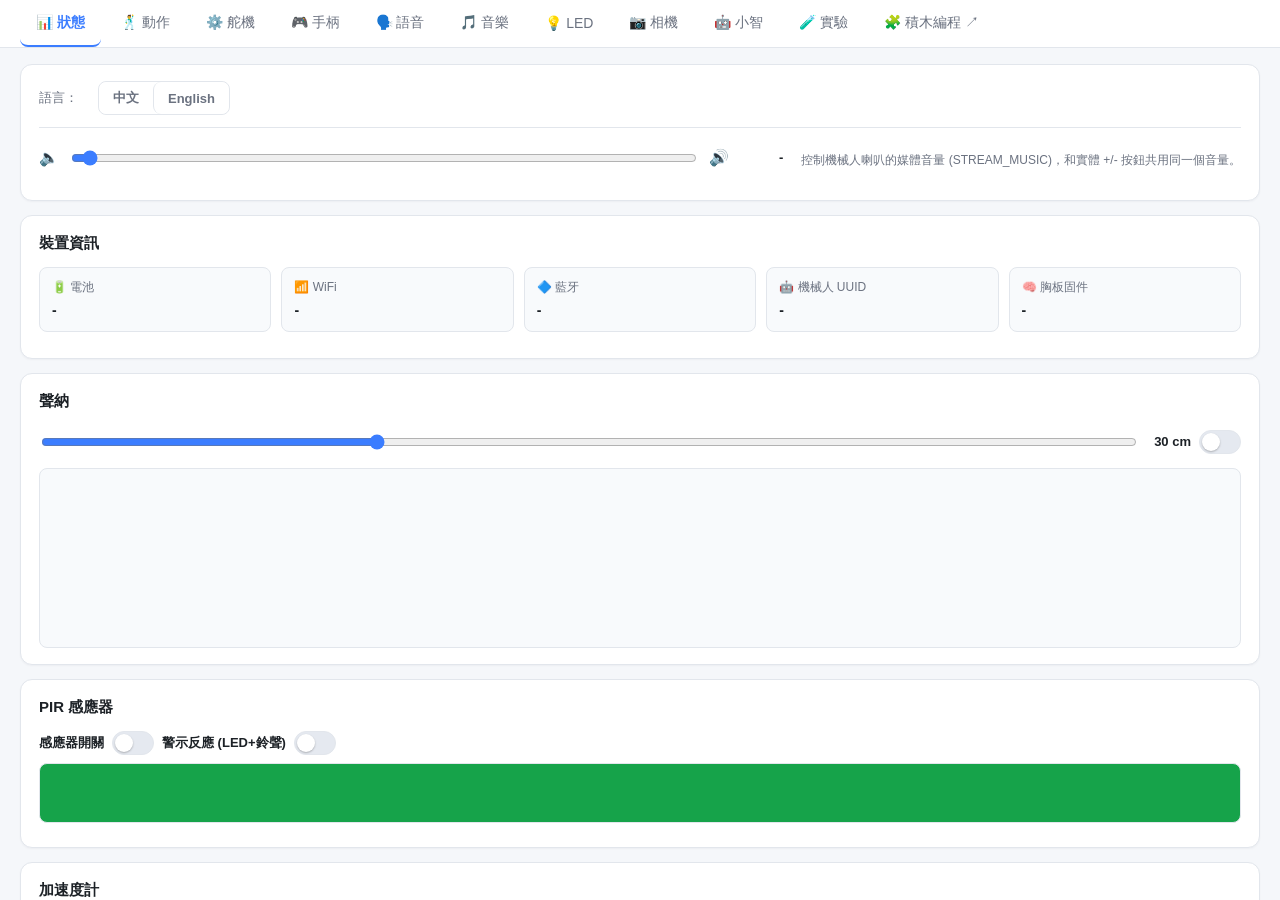
==== app/src/main/assets/web/index.html @ 3ca3df9d "web: translate the HTML, CSS and text file comments, add English UI text (ubtech-alpha-2#30) Co-Auth" ====
<!DOCTYPE html>
<html lang="zh-Hant">
<head>
<meta charset="UTF-8">
<meta name="viewport" content="width=device-width, initial-scale=1.0, viewport-fit=cover">
<title>Open Alpha2</title>
<link rel="stylesheet" href="style.css?v=20261001e">
</head>
<body>

<!-- Panel lock overlay: panelLockCheck() opens it when auth is enabled and the panel is
     not unlocked (it adds .open). It covers the whole panel and hides the content. On unlock
     it saves the token and reloads. It stays hidden by default (display:none). It never appears
     when auth is disabled, so the default behavior does not change. -->
<div id="panelLockOverlay">
  <div class="panel-lock-card">
    <h2>🔐 面板已鎖定 / Panel Locked</h2>
    <p class="hint">認證已啟用，輸入 Token 解鎖先會顯示面板。<br>Auth is enabled — enter the token to show the panel.</p>
    <div class="row">
      <input id="panelLockInput" type="password" autocomplete="off" style="flex:1"
             placeholder="Token（8–64 字元英數/-/_）/ Token (8–64 chars A-Za-z0-9/-/_)"
             onkeydown="if(event.key==='Enter')panelLockUnlock()">
      <button class="secondary" onclick="togglePwVisibility('panelLockInput', this)" title="顯示輸入 / Show input">👁️</button>
      <button onclick="panelLockUnlock()">解鎖 / Unlock</button>
    </div>
    <p id="panelLockMsg" class="hint"></p>
  </div>
</div>

<div id="errorBanner" class="error-banner"></div>

<nav class="tab-bar" id="navAlpha2" data-backend-nav="alpha2">
  <button class="tab-btn active" data-tab="tab-status" onclick="switchTab('tab-status')" data-i18n="nav_status">📊 狀態</button>
  <button class="tab-btn" data-tab="tab-actions" onclick="switchTab('tab-actions')" data-i18n="nav_actions">🕺 動作</button>
  <button class="tab-btn" data-tab="tab-servo" onclick="switchTab('tab-servo')" data-i18n="nav_servo">⚙️ 舵機</button>
  <button class="tab-btn" data-tab="tab-gamepad" onclick="switchTab('tab-gamepad')" data-i18n="nav_gamepad">🎮 手柄</button>
  <button class="tab-btn" data-tab="tab-speech" onclick="switchTab('tab-speech')" data-i18n="nav_speech">🗣️ 語音</button>
  <button class="tab-btn" data-tab="tab-music" onclick="switchTab('tab-music')" data-i18n="nav_music">🎵 音樂</button>
  <button class="tab-btn" data-tab="tab-led" onclick="switchTab('tab-led')" data-i18n="nav_led">💡 LED</button>
  <button class="tab-btn" data-tab="tab-camera" onclick="switchTab('tab-camera')" data-i18n="nav_camera">📷 相機</button>
  <button class="tab-btn" data-tab="tab-xiaozhi" onclick="switchTab('tab-xiaozhi')" data-i18n="nav_xiaozhi">🤖 小智</button>
  <button class="tab-btn" data-tab="tab-advanced" onclick="switchTab('tab-advanced')" data-i18n="nav_advanced">🧪 實驗</button>
  <a class="tab-btn tab-btn-link" href="blockly.html" target="_blank" rel="noopener" title="在新分頁開啟 Blockly 積木編程" data-i18n="nav_blockly_title" data-i18n-attr="title"><span data-i18n="nav_blockly">🧩 積木編程 ↗</span></a>
</nav>

<main>

<div id="pagesAlpha2" data-backend-pages="alpha2">
  <!-- ============ TAB: STATUS ============ -->
  <div id="tab-status" class="tab-page active">
    <section class="card">
      <div class="backend-switch-inline">
        <span class="backend-switch-label" data-i18n="lang_switch_label">語言：</span>
        <span class="lang-toggle">
          <button type="button" data-ui-lang-btn="zh" onclick="setUiLanguage('zh')">中文</button>
          <button type="button" data-ui-lang-btn="en" onclick="setUiLanguage('en')">English</button>
        </span>
      </div>
      <div class="row volume-row">
        <span class="volume-icon">🔈</span>
        <input id="volumeSlider" type="range" min="0" max="15" value="0"
               oninput="onVolumeSliderInput(this.value)" onchange="setVolume(this.value)">
        <span class="volume-icon">🔊</span>
        <span id="volumeVal" class="volume-val">-</span>
        <span class="hint" data-i18n="volume_hint" style="margin-left:8px">控制機械人喇叭的媒體音量 (STREAM_MUSIC)，和實體 +/- 按鈕共用同一個音量。</span>
       </div>
    </section>

    <section class="card">
      <h2 data-i18n="device_info_heading">裝置資訊</h2>
      <div class="device-grid">
        <div class="device-tile">
          <div class="device-label" data-i18n="device_battery">🔋 電池</div>
          <div id="batteryOut" class="device-value">-</div>
        </div>
        <div class="device-tile">
          <div class="device-label" data-i18n="device_wifi">📶 WiFi</div>
          <div id="wifiOut" class="device-value">-</div>
        </div>
        <div class="device-tile">
          <div class="device-label" data-i18n="device_bluetooth">🔷 藍牙</div>
          <div id="btOut" class="device-value">-</div>
        </div>
        <div class="device-tile">
          <div class="device-label" data-i18n="device_uuid">🤖 機械人 UUID</div>
          <!-- Show the UUID directly: the page queries it on load (requestUuid). -->
          <div id="uuidOut" class="device-value" data-i18n="uuid_querying_hint">-</div>
        </div>
        <div class="device-tile">
          <div class="device-label" data-i18n="device_chest_fw">🧠 胸板固件</div>
          <div id="chestFwOut" class="device-value">-</div>
        </div>
      </div>
    </section>

    <section class="card">
      <h2 data-i18n="sonar_heading">聲納</h2>
      <div class="row">
        <input id="sonarDist" type="range" min="0" max="100" value="30"
               oninput="onSonarSliderInput(this.value)" onchange="configureSonar(this.value)" style="flex:1">
        <span id="sonarDistVal" class="volume-val">30 cm</span>
        <label class="switch-label">
          <span class="toggle-switch">
            <input type="checkbox" id="sonarToggle" onchange="toggleSonar()">
            <span class="toggle-track"></span>
          </span>
        </label>
      </div>
      <canvas id="sonarChart" class="accel-chart" width="900" height="160"></canvas>
    </section>

    <!-- PIR card: sensor toggle + alert reaction toggle + indicator, via chest_setPirSensorEnabled()
         (chest serial cmd=72). The backend publishes the "alpha2_pir_state" event. The frontend
         does not need the path behind it. Indicator id: alpha2PirIndicator (see app-status.js onAlpha2PirState()).
         The alert reaction (red light + the "Heaven" ringtone) runs through MainActivity#applyAlpha2PirLedAndSound().
         Off by default. -->
    <section class="card">
      <h2 data-i18n="alpha2_pir_heading">PIR 感應器</h2>
      <div class="row">
        <label class="switch-label"><span data-i18n="alpha2_pir_switch_label">感應器開關</span>
          <span class="toggle-switch">
            <input type="checkbox" id="alpha2Pir" onchange="alpha2SetPir()">
            <span class="toggle-track"></span>
          </span>
        </label>
        <label class="switch-label"><span data-i18n="alpha2_pir_alert_label">警示反應 (LED+鈴聲)</span>
          <span class="toggle-switch">
            <input type="checkbox" id="alpha2PirAlertEnabled" onchange="alpha2SetPirAlertEnabled()">
            <span class="toggle-track"></span>
          </span>
        </label>
      </div>
      <div class="row">
        <div id="alpha2PirIndicator" class="pir-indicator pir-indicator-clear"></div>
      </div>
    </section>

    <!-- Accelerometer is plain Android SensorManager access (Sensor.TYPE_ACCELEROMETER),
         not implemented by the AIDL backend - same single physical IMU regardless of
         robot SDK version (see MainActivity#onSensorChanged()/EventBus "accel"
         event). -->
    <section class="card" id="accelCard">
      <h2 data-i18n="accel_heading">加速度計</h2>
      <div class="row">
        <label class="switch-label">
          <span class="toggle-switch">
            <input type="checkbox" id="accelToggle" onchange="toggleAccelerometer()">
            <span class="toggle-track"></span>
          </span>
        </label>
        <div class="accel-readout">
          <span class="accel-axis accel-x">X: <b id="accelXVal">-</b></span>
          <span class="accel-axis accel-y">Y: <b id="accelYVal">-</b></span>
          <span class="accel-axis accel-z">Z: <b id="accelZVal">-</b></span>
        </div>
      </div>
      <canvas id="accelChart" class="accel-chart" width="900" height="220"></canvas>
      <p class="hint" id="accelHint"></p>

      <!-- 4-angle tilt control for the head/eye LEDs: implemented in the trailing <script> (see bottom).
           The switch controls it. Turn on the accelerometer switch above first, or no readings arrive. -->
      <div class="row" style="margin-top:8px;">
        <label class="switch-label">
          <span class="toggle-switch">
            <input type="checkbox" id="tiltLedToggle">
            <span class="toggle-track"></span>
          </span>
        </label>
        <span data-i18n="tilt_led_toggle_label">4角度傾側著頭/眼LED</span>
      </div>
      <p class="hint" id="tiltLedHint"></p>
    </section>
  </div>

  <!-- ============ TAB: ACTIONS ============ -->
  <div id="tab-actions" class="tab-page">
    <section class="card">
      <h2 data-i18n="actions_heading">動作 (Actions)</h2>
      <div class="row">
        <button onclick="loadActionList()" data-i18n="actions_load_btn">取得動作列表</button>
      </div>
      <div id="actionSubTabBar" class="sub-tab-bar"></div>
      <div id="actionSubSubTabBar" class="sub-tab-bar sub-sub-tab-bar"></div>
      <div id="actionList" class="chip-list">-</div>
      <div class="row">
        <input id="actionName" placeholder="動作名稱 e.g. ACT0" data-i18n="action_name_placeholder" data-i18n-attr="placeholder">
        <button onclick="playAction()" data-i18n="action_play_btn">播放</button>
        <button onclick="stopAction()" data-i18n="action_stop_btn">停止</button>
        <label data-i18n="action_speed_label">變速</label>
        <select id="actionSpeed" onchange="setActionSpeed()">
          <option value="0.5">0.5x</option>
          <option value="0.67">0.67x</option>
          <option value="1" selected>1x</option>
          <option value="1.5">1.5x</option>
          <option value="2">2x</option>
        </select>
      </div>
    </section>
  </div>

  <!-- ============ TAB: SERVO ============ -->
  <div id="tab-servo" class="tab-page">
    <section class="card">
      <h2 data-i18n="servo_heading">舵機 (Servos, 1–22)</h2>
      <p class="hint" data-i18n="servo_hint">拖動滑桿, 放手即送出, 自動限制在安全範圍內。</p>
      <div class="row">
        <label data-i18n="servo_time_label">時間(ms)：</label>
        <input id="servoAllTime" type="number" min="20" value="1000" style="width:90px">
        <button class="secondary" onclick="resetServoGrid()" data-i18n="servo_reset_btn">全部回到原位</button>
      </div>
      <div class="row">
        <button onclick="servoReadAllAngles()" data-i18n="servo_read_all_btn">📖 讀取全部</button>
        <span id="servoReadStatus" class="hint"></span>
      </div>
      <p class="hint" data-i18n="servo_read_hint">讀指定一顆或一次過讀全部舵機即時角度（0x17 純讀，唔寫回），顯示在對應行右邊；讀不到顯示 -。全部約 1 秒，讀取時請固定好機械人。</p>
      <div id="servoGroups"></div>
    </section>
  </div>

  <!-- ============ TAB: GAMEPAD (BT gamepad/keyboard, mapping shared on both ends) ============ -->
  <div id="tab-gamepad" class="tab-page">
    <section class="card">
      <h2 data-i18n="gamepad_manage_heading">🔷 藍牙</h2>
      <div class="row">
        <label class="switch-label"><span data-i18n="gamepad_bt_toggle">藍牙開關</span>
          <span class="toggle-switch">
            <input type="checkbox" id="gamepadBtToggle" onchange="gamepadBtToggle()">
            <span class="toggle-track"></span>
          </span>
        </label>
        <button class="secondary" onclick="gamepadScan()" data-i18n="gamepad_scan_btn">🔍 掃描</button>
        <span id="gamepadScanState" class="hint"></span>
      </div>
      <div id="gamepadFoundOut"></div>
    </section>

    <section class="card">
      <h2 data-i18n="gamepad_pad_card_heading">🎮 手柄</h2>
      <div class="row">
        <label class="switch-label"><span data-i18n="gamepad_input_pad_toggle">直連手柄</span>
          <span class="toggle-switch">
            <input type="checkbox" id="gamepadInputPadToggle" onchange="gamepadInputToggle('pad')" checked>
            <span class="toggle-track"></span>
          </span>
        </label>
        <label class="switch-label"><span data-i18n="gamepad_mapping_show_pad">映射表</span>
          <span class="toggle-switch">
            <input type="checkbox" id="gamepadMappingPadToggle" onchange="gamepadMappingToggle('pad')">
            <span class="toggle-track"></span>
          </span>
        </label>
      </div>
      <!-- Gamepad diagram (hardwaretester-style live light-up: direct pad keys light over WebSocket) -->
      <div class="gp-pad" id="gpPadDiagram">
        <div class="gp-shoulders">
          <div class="gp-sh" id="gpcap-l2">L2</div>
          <div class="gp-sh" id="gpcap-l1">L1</div>
          <div class="gp-sh" id="gpcap-r1">R1</div>
          <div class="gp-sh" id="gpcap-r2">R2</div>
        </div>
        <div class="gp-main">
          <div class="gp-dpad">
            <span></span><div class="gp-btn" id="gpcap-up">▲</div><span></span>
            <div class="gp-btn" id="gpcap-left">◀</div><span></span><div class="gp-btn" id="gpcap-right">▶</div>
            <span></span><div class="gp-btn" id="gpcap-down">▼</div><span></span>
          </div>
          <div class="gp-mid">
            <div class="gp-btn" id="gpcap-select">SELECT</div>
            <div class="gp-btn" id="gpcap-start">START</div>
          </div>
          <div class="gp-abxy">
            <span></span><div class="gp-btn" id="gpcap-y">Y</div><span></span>
            <div class="gp-btn" id="gpcap-x">X</div><span></span><div class="gp-btn" id="gpcap-b">B</div>
            <span></span><div class="gp-btn" id="gpcap-a">A</div><span></span>
          </div>
        </div>
        <div class="gp-sticks">
          <div><div class="gp-stick"><div class="gp-nub" id="gpnub-l"></div></div><div class="gp-stick-label">L</div></div>
          <div><div class="gp-stick"><div class="gp-nub" id="gpnub-r"></div></div><div class="gp-stick-label">R</div></div>
        </div>
      </div>
      <p class="hint" data-i18n="gamepad_pad_card_hint">直連手柄按鍵即時亮燈（經 WebSocket）；右搖桿郁點。默認映射：十字步態，A 停止。</p>
      <div class="row">
        <span data-i18n="gamepad_last_label">最後按鍵：</span>
        <span id="gamepadLastOut" class="device-value">-</span>
      </div>
      <div id="gamepadMappingPadWrap">
        <div class="row" style="justify-content:space-between;align-items:center">
          <h3 style="margin:0" data-i18n="gamepad_mapping_pad_heading">🎮 手柄映射</h3>
          <span>
            <button onclick="gamepadSaveAll('pad')" data-i18n="gamepad_save_all_btn">💾 存全部</button>
            <button class="secondary" onclick="gamepadResetMapping('pad')" data-i18n="gamepad_reset_btn">↩ 回預設</button>
          </span>
        </div>
        <p class="hint" data-i18n="gamepad_mapping_pad_hint">同名鍵兩邊獨立值；改完即存機器人（重啟保留）。熄掣即收起。</p>
        <div id="gamepadMappingPadGrid"></div>
      </div>
    </section>

    <section class="card">
      <h2 data-i18n="gamepad_kb_card_heading">⌨️ 鍵盤</h2>
      <div class="row">
        <label class="switch-label"><span data-i18n="gamepad_input_kb_toggle">直連鍵盤</span>
          <span class="toggle-switch">
            <input type="checkbox" id="gamepadInputKbToggle" onchange="gamepadInputToggle('kb')" checked>
            <span class="toggle-track"></span>
          </span>
        </label>
        <label class="switch-label"><span data-i18n="gamepad_mapping_show_kb">映射表</span>
          <span class="toggle-switch">
            <input type="checkbox" id="gamepadMappingKbToggle" onchange="gamepadMappingToggle('kb')">
            <span class="toggle-track"></span>
          </span>
        </label>
      </div>
      <!-- Full keyboard diagram (built by JS, direct key presses light live, see gamepadBuildKeyboardDiagram) -->
      <div class="kb-board" id="kbBoardDiagram"></div>
      <p class="hint" data-i18n="gamepad_kb_card_hint">直連鍵盤按鍵即時亮燈（經 WebSocket）；字母數字原樣＋控制鍵全覆蓋可映射，a/b/x/y 同手柄同名但獨立值。</p>
      <div class="row">
        <span data-i18n="gamepad_last_label">最後按鍵：</span>
        <span id="gamepadKbLastOut" class="device-value">-</span>
      </div>
      <div id="gamepadMappingKbWrap">
        <div class="row" style="justify-content:space-between;align-items:center">
          <h3 style="margin:0" data-i18n="gamepad_mapping_kb_heading">⌨️ 鍵盤映射</h3>
          <span>
            <button onclick="gamepadSaveAll('kb')" data-i18n="gamepad_save_all_btn">💾 存全部</button>
            <button class="secondary" onclick="gamepadResetMapping('kb')" data-i18n="gamepad_reset_btn">↩ 回預設</button>
          </span>
        </div>
        <p class="hint" data-i18n="gamepad_mapping_kb_hint">同名鍵兩邊獨立值；改完即存機器人（重啟保留）。熄掣即收起。</p>
        <div id="gamepadMappingKbGrid"></div>
      </div>
    </section>
  </div>

  <!-- ============ TAB: SPEECH ============ -->
  <div id="tab-speech" class="tab-page">
    <!-- Chat UI: copies the Xiaozhi tab design. One chat log with the event-log style
         (xiaozhi-msg-user/assistant/system bubbles, see style.css), then a text input and a
         send button below. This is a display layer only, and it does not change the underlying
         API. A typed message counts as a fully recognized sentence and goes to the question
         matcher (1000 entries per language, Han characters pick the language). A hit triggers
        TTS plus an action. The call below is speech/semantic_simulate, answered by Android built-in TTS (see MainActivity.speakAndroidTts()). -->
    <section class="card">
      <h2 data-i18n="speech_chat_heading">💬 對話界面</h2>
      <!-- Vosk listening indicator (green = listening, gray = other): keep it in this row. Do not
          put it in the h2 above, because applyUiLanguage overwrites its full textContent. -->
      <div class="row" style="margin-bottom:-4px">
        <span id="voskStateDot" class="vosk-state-dot vosk-state-dot-off"></span>
      </div>
      <div id="speechChatLog" class="event-log" style="min-height:200px"></div>
      <div class="row">
        <input id="speechChatTextInput" placeholder="打字模擬 ASR 辨識結果…" data-i18n="speech_chat_text_placeholder" data-i18n-attr="placeholder" autocomplete="off" style="flex:2" onkeydown="if(event.key==='Enter'){sendSpeechChatText();}">
        <button id="speechChatSendBtn" onclick="sendSpeechChatText()" data-i18n="speech_chat_send_btn">送出</button>
        <button class="secondary" onclick="clearSpeechChatLog()" data-i18n="speech_chat_clear_btn">清空</button>
        <button class="danger-btn" onclick="xiaozhiStopAll()" data-i18n="xiaozhi_stop_all_btn">⏹ 全部停止</button>
      </div>
    </section>

    <!-- Vosk offline ASR card: models live in top-level vosk-* folders on the sdcard. A folder
         with am/final.mdl counts. The page scans them on load and builds buttons. A press loads the
        model and starts listening. A finished sentence enters the chat pipeline through asr_result
        (bubble + semantic match + TTS + action), and partial results show live below. Recognition stays inside the question library (Chinese becomes Simplified first, see VoskController). -->
    <section class="card" id="voskCard">
      <h2 data-i18n="vosk_heading">🎙️ 語音辨識 (Vosk 離線)</h2>
      <p class="hint" data-i18n="vosk_hint">模型放 sdcard 頂層（如 vosk-model-small-cn-0.22），開啟頁面自動偵測，不跟 App。載入需幾秒＋約 200MB 記憶體，一次一個。</p>
      <!-- One button per downloaded model (the name follows the panel language, see app-vosk.js voskLangName).
           Only one model is active at a time: the active button is blue, the rest are gray. A press stops the old model first, then loads and starts listening. -->
      <div class="row">
        <label data-i18n="vosk_model_label">模型：</label>
        <div id="voskModelBtns" style="flex:1; display:flex; gap:6px; flex-wrap:wrap"></div>
      </div>
      <!-- Show buttons only for downloaded models: blue = listening (press again to stop and turn gray), gray = press to load and start listening. Downloads live in the advanced tab (resource download card). -->
      <p class="hint" style="margin-top:6px" id="voskPartialOut">—</p>
      <p class="hint" style="margin-top:6px" id="voskStatusOut">—</p>
    </section>
    <section class="card">
      <h2 data-i18n="tts_heading">語音 / TTS</h2>
      <!-- TTS manual/auto pick (the switch sits above the three rows): on = manual pick, the engine/
           language/voice rows appear (default, current behavior unchanged). Off = follow the active Vosk
           model automatically and hide the rows. Backend: TtsCenter with the follow switch, plus speech/cur_tts_follow_vosk and speech/set_tts_follow_vosk. -->
      <div class="row" id="ttsFollowVoskRow">
        <label class="switch-label"><span data-i18n="tts_follow_vosk_label">✋ 手動選擇</span>
          <span class="toggle-switch">
            <input type="checkbox" id="ttsFollowVoskToggle" onchange="setTtsFollowVosk()">
            <span class="toggle-track"></span>
          </span>
        </label>
      </div>
      <p class="hint" data-i18n="tts_follow_vosk_hint">開＝手動選擇語言／聲音；關＝自動跟 Vosk 語言包走</p>
      <p class="hint" id="ttsFollowVoskStatus"></p>
      <!-- TTS uses only the Android built-in engine. The engine/language selectors stay visible. -->
      <div class="row" id="ttsAndroidEngineRow">
        <label for="ttsAndroidEngineSelect" data-i18n="tts_android_engine_label">TTS 引擎：</label>
        <select id="ttsAndroidEngineSelect" onchange="setAndroidTtsEngine()" style="flex:1"></select>
      </div>
      <!-- Android TTS language picker: the language list follows the selected engine. Reload the
           language list after a new engine is chosen. -->
      <div class="row" id="ttsAndroidLangRow">
        <label for="ttsAndroidLangSelect" data-i18n="tts_android_lang_label">語言：</label>
        <select id="ttsAndroidLangSelect" onchange="setAndroidTtsLang()" style="flex:1"></select>
      </div>
      <!-- Voice picker: it appears after a concrete language is chosen, because each language has
           different voices (fetch them per lang through speech/tts_voices, see app-speech.js loadAndroidTtsVoices). -->
      <div class="row" id="ttsAndroidVoiceRow" style="display:none">
        <label for="ttsAndroidVoiceSelect" data-i18n="tts_android_voice_label">聲音：</label>
        <select id="ttsAndroidVoiceSelect" onchange="setAndroidTtsVoice()" style="flex:1"></select>
      </div>
      <div class="row">
        <input id="ttsText" placeholder="要說的文字" data-i18n="tts_text_placeholder" data-i18n-attr="placeholder" style="flex:1">
        <button onclick="speakTts()" data-i18n="tts_speak_btn">說話 (TTS)</button>
        <button onclick="stopTts()" data-i18n="tts_stop_btn">停止 TTS</button>
      </div>
    </section>

  </div>

  <!-- ============ TAB: LED ============ -->
  <div id="tab-led" class="tab-page">
    <!-- UI 1001a (hidden version pin: curl this page and grep it to find the running version, no need to ask the user) -->
    <section class="card">
      <h2>LED</h2>
      <div class="led-block">
        <h3 data-i18n="led_head_heading">頭部 LED</h3>
        <div class="perled-center">
          <div class="perled-head">
            <div class="perled-side">
              <div class="perled-strip" id="perledHeadR"></div>
              <div class="perled-side-label" data-i18n="led_perled_right">右</div>
            </div>
            <div class="perled-pad-col">
              <button id="padPlusBtn" class="pad-tri up" title="音量+ / Vol+" onclick="sysPadToggle('plus')"></button>
              <button id="padMinusBtn" class="pad-tri down" title="音量- / Vol-" onclick="sysPadToggle('minus')"></button>
            </div>
            <div class="perled-side">
              <div class="perled-strip" id="perledHeadL"></div>
              <div class="perled-side-label" data-i18n="led_perled_left">左</div>
            </div>
          </div>
        </div>
        <div class="row">
          <label data-i18n="led_color_label">顏色：</label>
          <div id="headColorPicker" class="color-picker"></div>
        </div>
        <div class="row">
          <label><span data-i18n="led_brightness_label">亮度 (1–9)：</span><span id="headBrightnessVal">9</span></label>
          <input id="headBrightness" type="range" min="1" max="9" value="9"
                 oninput="document.getElementById('headBrightnessVal').textContent=this.value; headLedApply()">
        </div>
        <div class="row">
          <label><span data-i18n="led_speed_label">速度 (50–500)：</span><span id="headSpeedVal">100</span></label>
          <input id="headSpeed" type="range" min="50" max="500" value="100"
                 oninput="document.getElementById('headSpeedVal').textContent=this.value; headLedApply()">
        </div>
        <div class="row">
          <button onclick="headLedPreset('long')" data-i18n="led_preset_long">💡 長開</button>
          <button onclick="headLedPreset('flash')" data-i18n="led_preset_flash">⚡ 閃燈</button>
          <button onclick="headLedPreset('breathe')" data-i18n="led_preset_breathe">🫧 呼吸燈</button>
          <button onclick="headLedPreset('chase')" data-i18n="led_preset_chase">🏃 跑馬燈</button>
          <button onclick="headLedPreset('dual')" data-i18n="led_preset_dual">🎨 雙色燈</button>
          <button onclick="headLedPreset('stop')" data-i18n="led_preset_stop">⏹ 停止</button>
        </div>
      </div>

      <div class="led-block">
        <h3 data-i18n="led_eye_heading">眼睛 LED</h3>
        <div class="perled-center">
          <div class="perled-eyes">
            <div class="perled-eye-wrap">
              <div class="perled-ring" id="perledEyeR"></div>
              <div class="perled-side-label" data-i18n="led_perled_right">右</div>
            </div>
            <div class="perled-eye-wrap">
              <div class="perled-ring" id="perledEyeL"></div>
              <div class="perled-side-label" data-i18n="led_perled_left">左</div>
            </div>
          </div>
        </div>
        <div class="row">
          <label data-i18n="led_color_label">顏色：</label>
          <div id="eyeColorPicker" class="color-picker"></div>
        </div>
        <div class="row">
          <label><span data-i18n="led_brightness_label">亮度 (1–9)：</span><span id="eyeBrightnessVal">9</span></label>
          <input id="eyeBrightness" type="range" min="1" max="9" value="9"
                 oninput="document.getElementById('eyeBrightnessVal').textContent=this.value; eyeLedApply()">
        </div>
        <div class="row">
          <label><span data-i18n="led_speed_label">速度 (50–500)：</span><span id="eyeSpeedVal">100</span></label>
          <input id="eyeSpeed" type="range" min="50" max="500" value="100"
                 oninput="eyeSpeedInput(this.value)" onchange="eyeSpeedCommit()">
        </div>
        <div class="row">
          <button onclick="eyeLedPreset('long')" data-i18n="led_preset_long">💡 長開</button>
          <button onclick="eyeLedPreset('flash')" data-i18n="led_preset_flash">⚡ 閃燈</button>
          <button onclick="eyeLedPreset('chase')" data-i18n="led_preset_chase">🏃 跑馬燈</button>
          <button onclick="eyeLedPreset('dual')" data-i18n="led_preset_dual">🎨 雙色燈</button>
          <button onclick="eyeCountdown3s()" data-i18n="led_eye_countdown">⏳ 3秒倒數</button>
          <button onclick="eyeLedPreset('stop')" data-i18n="led_preset_stop">⏹ 停止</button>
        </div>
      </div>

      <div class="led-block">
        <h3 data-i18n="led_mouth_heading">嘴部 LED</h3>
        <div class="perled-center">
          <div class="perled-mouth-wrap">
            <button id="perledMouthArc" class="perled-mouth-arc" title="咀 / Mouth" onclick="mouthToggle()"></button>
          </div>
        </div>
        <div class="row">
          <label><span data-i18n="led_mouth_speed_label">速度 (100–1000)：</span><span id="mouthSpeedVal">150</span></label>
          <input id="mouthSpeed" type="range" min="100" max="1000" value="150"
                 oninput="document.getElementById('mouthSpeedVal').textContent=this.value; mouthSpeedInput(this.value)">
        </div>
      </div>

      <div class="led-block">
        <h3 data-i18n="led_sys_heading">系統指示燈</h3>
        <div class="row">
          <label data-i18n="led_sys_mute">靜音燈：</label>
          <button id="muteBtn" class="sys-toggle-off" onclick="sysMuteToggle()" data-i18n="led_mute_btn_title" data-i18n-attr="title" title="靜音燈"><svg viewBox="0 0 24 24" width="18" height="18" fill="currentColor" aria-hidden="true"><path d="M12 14c1.66 0 3-1.34 3-3V5c0-1.66-1.34-3-3-3S9 3.34 9 5v6c0 1.66 1.34 3 3 3zm5.91-3c-.49 0-.9.36-.98.85C16.52 14.2 14.47 16 12 16s-4.52-1.8-4.93-4.15c-.08-.49-.49-.85-.98-.85-.61 0-1.09.54-1 1.14.49 3 2.89 5.35 5.91 5.78V20c0 .55.45 1 1 1s1-.45 1-1v-2.08c3.02-.43 5.42-2.78 5.91-5.78.09-.6-.39-1.14-1-1.14z"/></svg></button>
        </div>
      </div>
      <!-- Version marker: check for cached old JS. If the browser cannot see the newest number, it runs an old build. Press Ctrl+F5. -->
    </section>
  </div>
</div><!-- /pagesAlpha2 -->

<!-- Camera is plain Android hardware access, not implemented by the AIDL backend
     (see hwApi() in app-core.js) - same physical camera regardless of robot SDK
     version, so this tab lives outside pagesAlpha2 and is always visible, matching
     the shared nav buttons above. -->
<div id="tab-camera" class="tab-page">
  <section class="card">
    <h2 data-i18n="camera_heading">相機</h2>
    <div class="row">
      <button id="cameraToggleBtn" onclick="toggleCameraLive()">▶</button>
      <label class="switch-label"><span data-i18n="camera_feature_key">功能鍵</span>
        <span class="toggle-switch">
          <input type="checkbox" id="featureEnabled" checked onchange="cameraFeatureToggle()">
          <span class="toggle-track"></span>
        </span>
      </label>
      <label class="switch-label"><span data-i18n="camera_pad_label">手柄</span>
        <span class="toggle-switch">
          <input type="checkbox" id="cameraPadToggle" onchange="cameraPadToggleView()">
          <span class="toggle-track"></span>
        </span>
      </label>
      <label class="switch-label"><span data-i18n="face_track_label">人臉追蹤</span>
        <span class="toggle-switch">
          <input type="checkbox" id="faceTrackToggle" onchange="faceTrackToggleChanged()">
          <span class="toggle-track"></span>
        </span>
      </label>
      <label class="switch-label"><span data-i18n="color_track_label">顏色追蹤</span>
        <span class="toggle-switch">
          <input type="checkbox" id="colorTrackToggle" onchange="colorTrackToggleChanged()">
          <span class="toggle-track"></span>
        </span>
      </label>
    </div>
    <!-- Color track picker: the seven LED colors (red/green/blue/yellow/purple/cyan/white). It shows only while color tracking is on. A click switches the target live, no restart needed. -->
    <div class="row" id="colorTrackPresets" style="display:none;gap:8px;align-items:center">
      <span class="hint" data-i18n="led_color_label" style="margin:0">顏色：</span>
      <span id="colorTrackDots" style="display:flex;gap:8px;align-items:center"></span>
      <label class="switch-label" id="walkFollowWrap" style="margin-left:auto"><span data-i18n="walk_follow_label">行路跟</span>
        <span class="toggle-switch">
          <input type="checkbox" id="walkFollowToggle" onchange="colorTrackWalkChanged()">
          <span class="toggle-track"></span>
        </span>
      </label>
    </div>
    <div id="cameraViewport" class="camera-viewport" tabindex="0"
         ondblclick="toggleCameraFullscreen()" oncontextmenu="return false">
      <span class="camera-placeholder" id="cameraPlaceholder"></span>
      <!-- Resolution: the old LIVE position (top-left), also feature-key content -->
      <div id="cameraResolutionWrap" class="camera-resolution-wrap" ondblclick="event.stopPropagation()">
        <select id="cameraResolution" onchange="onResolutionChanged()" onclick="event.stopPropagation()">
          <option value="640x480">640x480</option>
          <option value="720x480">720x480</option>
          <option value="800x600" selected>800x600</option>
          <option value="1280x720">1280x720</option>
          <option value="1920x1080">1920x1080</option>
          <option value="2064x1548">2064x1548</option>
        </select>
      </div>
      <span class="camera-fps-badge" id="cameraFpsBadge">-- FPS</span>
      <div id="crosshairPad" class="crosshair-pad">
        <div id="crosshairMark" class="crosshair-mark"></div>
      </div>
      <!-- Auto-return switch: placed right of the joystick. The text is removed and only the switch stays. -->
      <div id="joystickAutoReturnWrap" class="joystick-auto-return-wrap" ondblclick="event.stopPropagation()" title="自動回中 / Auto-return">
        <label class="switch-label" style="gap:0">
          <span class="toggle-switch">
            <input type="checkbox" id="joystickAutoReturn" checked onchange="joystickAutoReturnToggle()" onclick="event.stopPropagation()">
            <span class="toggle-track"></span>
          </span>
        </label>
      </div>
      <!-- Zoom: placed above the camera button (📷), vertical layout, clear of the FPS badge -->
      <div id="cameraZoomVertical" class="camera-zoom-vertical" ondblclick="event.stopPropagation()">
        <input id="cameraZoom" type="range" min="1" max="5" step="0.1" value="1"
               oninput="onCameraZoomInput(this.value)" onchange="setCameraZoom(this.value)" onclick="event.stopPropagation()" orient="vertical">
        <span id="cameraZoomVal" class="volume-val">x1.0</span>
      </div>
      <div id="fabRow" class="fab-row">
        <button id="photoFab" class="fab-btn" onclick="capturePhotoAtResolution(4208,3120, this, true)">📷</button>
        <button id="recordFab" class="fab-btn" onclick="toggleRecording()">⏺</button>
        <button id="robotVideoFab" class="fab-btn" onclick="robotVideoToggle()" title="機端錄影 mp4 / Robot-side recording mp4">🎥</button>
        <button id="micListenFab" class="fab-btn" onclick="toggleMicListen()">🎧</button>
      </div>
      <!-- Face track box: the backend face/track/status returns fx/fy/fw/fh (normalized). The frontend scales the green box to the viewport. -->
      <div id="faceTrackBox" class="face-track-box"></div>
      <!-- Color track box: color/track/status returns the same fx/fy/fw/fh shape, drawn as an orange box. Face tracking and color tracking are exclusive, so only one box shows. -->
      <div id="colorTrackBox" class="color-track-box"></div>
      <!-- Gamepad view: all 22 pad buttons are drawn on this canvas (graphics, not HTML buttons. The definitions
           follow the gamepad mapping, injected through gamepad/key, see app-gamepad.js cameraPad*. Exclusive with the feature-key overlay.) -->
      <canvas id="cameraPadCanvas" class="camera-pad-canvas" style="display:none"></canvas>
      <span class="camera-kbd-hint" id="cameraKbdHint"></span>
    </div>
    <p class="hint" id="cameraZoomHint" data-i18n="camera_zoom_hint" style="text-align:center">數位變焦 x1–x5（硬件支援時為硬件變焦，否則為軟件裁切；串流由前端即時縮放，拍照存檔由後端裁切）</p>
    <p class="hint" id="cameraStatusHint"></p>
    <div id="cameraCaptureList" class="capture-list"></div>
    <div id="cameraPhoto9Grid" class="photo-9-grid" style="display:none"></div>
    <p class="hint" id="cameraPhoto9Hint" style="display:none"></p>
  </section>
</div>

<!-- Xiaozhi AI chat - like tab-camera, it belongs to no AIDL backend. The connection/MCP bridge
     runs server-side in handleXiaozhiApi(), which picks the backend dynamically at call time (see
     the javadoc of xiaozhiMcpBridge()). So one copy sits here top-level. Both navs point to this
     copy, and nothing is built twice. -->
<div id="tab-xiaozhi" class="tab-page">
  <section class="card">
    <h2 data-i18n="xiaozhi_heading">🤖 小智 AI 對話</h2>
    <p class="hint" data-i18n="xiaozhi_phase4_hint">
      開關開＝配對／連線／隨時語音對話，關＝斷開。首次要在 xiaozhi.me 輸入機械人讀出的配對碼。
    </p>

    <div id="xiaozhiUnsupportedNotice" class="hint" style="display:none" data-i18n="xiaozhi_unsupported_hint">
      這台機器的 Android 版本過舊，語音對話功能將會停用（純文字對話不受影響）。
    </div>

    <div id="xiaozhiActivationBox" class="hint" style="display:none; padding:10px; border:1px solid var(--border); border-radius:8px; margin-bottom:10px;">
      <div data-i18n="xiaozhi_activation_prompt">請在 <a href="https://xiaozhi.me/console/" target="_blank" rel="noopener">xiaozhi.me</a> 輸入以下配對碼：</div>
      <div id="xiaozhiActivationCode" style="font-size:1.8em; font-weight:600; letter-spacing:0.15em; margin:6px 0;"></div>
    </div>

    <div class="row">
      <label class="switch-label">
        <span data-i18n="xiaozhi_session_toggle_label">🤖 小智（開＝連線並隨時語音對話，關＝斷開）</span>
        <span class="toggle-switch">
          <input type="checkbox" id="xiaozhiSessionToggle" onchange="xiaozhiToggleSession()">
          <span class="toggle-track"></span>
        </span>
      </label>
      <span id="xiaozhiStatusBadge" class="hint" data-i18n="xiaozhi_status_disconnected">未連接</span>
    </div>

    <div class="row">
      <span id="xiaozhiMicLed" class="led-dot led-dot-off"></span>
      <span id="xiaozhiMicStatusBadge" class="hint" data-i18n="xiaozhi_mic_released">🎤 麥克風：已釋放</span>
    </div>

    <div id="xiaozhiChatLog" class="event-log" style="min-height:200px"></div>

    <!-- The stop-all button sits at the end of the send row. One press stops all action playback,
         TTS, local music, and radio. It is only a frontend fan-out of existing stop endpoints, with no new backend logic. See xiaozhiStopAll(). -->
    <div class="row">
      <input id="xiaozhiTextInput" placeholder="打字與小智聊天…" data-i18n="xiaozhi_text_placeholder" data-i18n-attr="placeholder" autocomplete="off" style="flex:2" onkeydown="if(event.key==='Enter'&&!event.repeat){xiaozhiSendText();}">
      <button id="xiaozhiSendTextBtn" onclick="xiaozhiSendText()" disabled data-i18n="xiaozhi_send_text">送出</button>
      <button class="secondary" onclick="clearXiaozhiChatLog()" data-i18n="xiaozhi_clear_btn">清空</button>
      <button id="xiaozhiStopAllBtn" class="danger-btn" onclick="xiaozhiStopAll()" data-i18n="xiaozhi_stop_all_btn">⏹ 全部停止</button>
    </div>

    <!-- TTS output engine: "Xiaozhi" means the server sends opus audio, which XiaozhiAudioController
         decodes and plays. Choosing Android mutes opus and speaks each sentence through the local
         speech/tts (Android built-in). See the "xiaozhi_tts" case in xiaozhiHandleEvent() and MainActivity.xiaozhiTtsEngine. -->
    <div class="row">
      <label data-i18n="xiaozhi_tts_engine_label">語音輸出：</label>
      <span class="lang-toggle">
        <button id="xiaozhiTtsEngineXiaozhiBtn" onclick="xiaozhiSetTtsEngine('xiaozhi')" data-i18n="xiaozhi_tts_engine_xiaozhi_btn">小智</button>
        <button id="xiaozhiTtsEngineAndroidBtn" onclick="xiaozhiSetTtsEngine('android')" data-i18n="tts_engine_android_btn">Android 預設</button>
      </span>
    </div>
    <!-- Random action while speaking switch (xiaozhi/filler_action/get|set): when off, a TTS start only lights the mouth LED and the robot does not move. -->
    <div class="row" style="align-items:center">
      <label class="switch-label" title="開啟的話，小智每次開口講嘢機械人會做一個隨機動作 / When on, the robot does a random action each time Xiaozhi speaks">
        <span data-i18n="xiaozhi_filler_heading">💃 講嘢時隨機動作</span>
        <span class="toggle-switch">
          <input type="checkbox" id="xiaozhiFillerToggle" checked onchange="xiaozhiSetFillerAction(this.checked)">
          <span class="toggle-track"></span>
        </span>
      </label>
    </div>
  </section>

  <!-- Custom Xiaozhi server: advanced, one-time setup, placed at the bottom of the Xiaozhi panel.
       Of the four fields only the OTA address is required. The other three (WebSocket address/MAC/Token)
       come from the OTA response when left blank. Optional overrides serve manual configuration (see MainActivity "ota_config/set"). -->
  <section class="card">
    <h3 data-i18n="xiaozhi_ota_custom_heading">⚙️ 自訂小智 server</h3>
    <div class="row">
      <label class="switch-label">
        <span data-i18n="xiaozhi_ota_custom_label">開＝自架 server，關＝官方 xiaozhi.me</span>
        <span class="toggle-switch">
          <input type="checkbox" id="xiaozhiOtaCustomToggle" onchange="xiaozhiToggleOtaCustom()">
          <span class="toggle-track"></span>
        </span>
      </label>
    </div>
    <div id="xiaozhiOtaCustomBox" style="display:none">
      <p class="hint" data-i18n="xiaozhi_ota_custom_hint">
        只有 OTA 位址是必填；其餘留空會自動取回來，連接期間不可以更改。
      </p>
      <div class="row">
        <label for="xiaozhiOtaCustomUrl" style="flex:0 0 110px" data-i18n="xiaozhi_ota_field_ota">OTA 位址</label>
        <input type="text" id="xiaozhiOtaCustomUrl" placeholder="https://your-server/xiaozhi/ota/" style="flex:1">
      </div>
      <div class="row">
        <label for="xiaozhiWsUrlOverride" style="flex:0 0 110px" data-i18n="xiaozhi_ota_field_ws">WebSocket 位址</label>
        <input type="text" id="xiaozhiWsUrlOverride" placeholder="ws://your-server:8000/xiaozhi/v1/（留空自動）/ blank = auto" style="flex:1">
      </div>
      <div class="row">
        <label for="xiaozhiDeviceIdOverride" style="flex:0 0 110px" data-i18n="xiaozhi_ota_field_mac">MAC (Device-Id)</label>
        <input type="text" id="xiaozhiDeviceIdOverride" placeholder="aa:bb:cc:dd:ee:ff（留空自動）/ blank = auto" style="flex:1">
      </div>
      <div class="row">
        <label for="xiaozhiTokenOverride" style="flex:0 0 110px" data-i18n="xiaozhi_ota_field_token">Token</label>
        <input type="text" id="xiaozhiTokenOverride" placeholder="Access Token（留空自動）/ blank = auto" style="flex:1">
      </div>
      <div class="row">
        <button id="xiaozhiOtaCustomSaveBtn" onclick="xiaozhiSaveOtaCustom()" data-i18n="xiaozhi_ota_custom_save">儲存</button>
      </div>
    </div>
  </section>

  <!-- Built-in MCP tool list card (read-only): shows the MCP tools (name/description) that
       xiaozhiMcpBridge() exposes to the remote LLM. This differs from the "MCP access point" in the
       xiaozhi.me console, which is a separate websocket port for third-party tools. Device side tools
       swap automatically over WebSocket "initialize"/"tools/list", with no manual setup. The top switch
       only expands (same style as the custom server card): on = show the list and enable/disable each item, off = collapse. -->
  <section class="card">
    <h3 data-i18n="xiaozhi_mcp_tools_heading">🔧 內置MCP功能列表</h3>
    <p class="hint" data-i18n="xiaozhi_mcp_tools_hint">
      控制這台機器向小智暴露哪些工具。和 xiaozhi.me console 的「MCP接入點」是兩回事。
    </p>
    <div class="row">
      <label class="switch-label">
        <span data-i18n="xiaozhi_mcp_tools_expand_label">展開</span>
        <span class="toggle-switch">
          <input type="checkbox" id="xiaozhiMcpExpandToggle" onchange="xiaozhiToggleMcpExpandAll()">
          <span class="toggle-track"></span>
        </span>
      </label>
    </div>
    <div id="xiaozhiMcpToolsBox" style="display:none">
      <div class="row">
        <button onclick="xiaozhiLoadMcpTools()" data-i18n="xiaozhi_mcp_tools_refresh">重新整理</button>
      </div>
      <div id="xiaozhiMcpToolsList" class="hint" data-i18n="xiaozhi_mcp_tools_loading">載入中…</div>
    </div>
  </section>

  <!-- Xiaozhi console quick link card: opens https://xiaozhi.me/ in a new tab for pairing status and chat history. -->
  <section class="card">
    <h3 data-i18n="xiaozhi_console_heading">🌐 小智控制台</h3>
    <div class="row">
      <button onclick="window.open('https://xiaozhi.me/', '_blank', 'noopener')" data-i18n="xiaozhi_console_open_btn">前往 xiaozhi.me</button>
    </div>
  </section>
</div>

<!-- Local music tab: the frontend is UI only. Real playback and random actions run server-side
     (MainActivity.java playLocalMusicFile()/
     startMusicFillerActionLoop()). Songs live in /mnt/internal_sd/music/, and the backend is the
     same one the Xiaozhi voice phrase "播放音樂" uses. -->
<div id="tab-music" class="tab-page">
  <!-- Local and radio share one player (spectrum/volume/random action) -->
  <!-- Source card: local song library -->
  <section class="card">
    <h2 data-i18n="music_heading">🎵 本地音樂</h2>
    <p class="hint" data-i18n="music_scan_hint">機身音樂資料夾: /mnt/internal_sd/music/</p>
    <!-- Drag and drop upload -->
    <div id="musicDropZone" class="music-drop-zone"
         ondragover="musicOnDragOver(event)"
         ondragleave="musicOnDragLeave(event)"
         ondrop="musicOnDrop(event)"
         onclick="document.getElementById('musicFileInput').click()">
      <span data-i18n="music_drop_hint">📂 將音樂檔拖過來，或者按這裡選檔案</span>
      <input id="musicFileInput" type="file" accept="audio/*,.mp3,.wav,.ogg,.m4a,.flac"
             multiple style="display:none" onchange="musicOnFileInputChange(this.files)">
    </div>
    <p id="musicUploadStatus" class="hint"></p>
    <div class="row">
      <button onclick="musicRefreshList()" data-i18n="music_refresh_btn">🔄 重新整理清單</button>
    </div>
    <div id="musicListContainer" class="music-list"></div>
  </section>

  <!-- Source card: internet radio (radio-browser.info) -->
  <section class="card" id="radioCard">
    <h2 data-i18n="radio_heading">📻 網絡電台</h2>
    <p class="hint"><a href="https://www.radio-browser.info/" target="_blank" rel="noopener">radio-browser.info</a> · <span data-i18n="radio_browser_hint">全球公開電台：搜尋即列出 50 個隨機結果，點擊名稱即播</span></p>
    <div class="row" style="align-items:baseline">
      <h3 data-i18n="radio_fav_heading" style="margin:0">⭐ 我的收藏</h3>
      <span id="radioFavCount" class="hint" style="margin:0"></span>
      <span style="flex:1"></span>
      <button class="secondary" onclick="radioLoadFavorites()" data-i18n="radio_fav_refresh_btn">🔄 重新整理</button>
    </div>
    <div id="radioFavContainer" class="radio-list radio-fav-list"></div>
    <div class="row">
      <input id="radioSearchInput" placeholder="搜尋電台名稱、國家、標籤…" data-i18n="radio_search_placeholder" data-i18n-attr="placeholder" style="flex:1" onkeydown="radioOnSearchKeydown(event)">
      <button onclick="radioSearch()" data-i18n="radio_search_btn">🔍 搜尋</button>
    </div>
    <div class="row" style="gap:6px;">
      <button class="secondary" onclick="radioQuickSearch('music')">music</button>
      <button class="secondary" onclick="radioQuickSearch('rock')">rock</button>
      <button class="secondary" onclick="radioQuickSearch('radio')">radio</button>
      <button class="secondary" onclick="radioQuickSearch('fm')">fm</button>
      <button class="secondary" onclick="radioQuickSearch('hits')">hits</button>
      <button class="secondary" onclick="radioQuickSearch('dance')">dance</button>
      <button class="secondary" onclick="radioQuickSearch('jazz')">jazz</button>
      <button class="secondary" onclick="radioQuickSearch('classical')">classical</button>
      <button class="secondary" onclick="radioQuickSearch('news')">news</button>
      <button class="secondary" onclick="radioQuickSearch('香港')">香港 / Hong Kong</button>
      <button class="secondary" onclick="radioQuickSearch('pop')">pop</button>
    </div>
    <p id="radioSearchStatus" class="hint"></p>
    <div id="radioListContainer" class="radio-list"></div>
  </section>

  <!-- Online song request card: free Internet Archive music, no login. Search and metadata go from
       the browser straight to archive.org (the robot TLS stack is too old for https). With an http MP3
       direct link, the existing audio/radio/play_url makes the robot play it (see app-archive.js). Expect
       live, indie, and old recordings. No commercial chart music. -->
  <section class="card" id="archiveCard">
    <h2 data-i18n="arc_heading">🌐 網上點歌</h2>
    <p class="hint" data-i18n="arc_hint">Internet Archive 免費音樂（現場／獨立／舊錄音），無需登入；搜尋經你的瀏覽器，播放經機械人。</p>
    <div class="row">
      <input id="archiveSearchInput" placeholder="搜尋歌名、歌手、樂隊…" data-i18n="arc_search_placeholder" data-i18n-attr="placeholder" style="flex:1" onkeydown="arcOnSearchKeydown(event)">
      <button onclick="archiveSearch()" data-i18n="arc_search_btn">🔍 搜尋</button>
    </div>
    <p id="archiveSearchStatus" class="hint"></p>
    <div id="archiveListContainer" class="radio-list"></div>
  </section>

  <!-- Shared player: spectrum / progress / controls / volume + random action — used by local and radio -->
  <section class="card" id="sharedPlayerCard">
    <h3 data-i18n="music_now_playing_heading">播放中</h3>
    <!-- Shared display: local or radio. JS updates #musicNowPlaying/#radioNowPlaying/#sharedNowPlaying together. -->
    <div class="row" id="sharedNowPlayingRow" style="gap:8px;align-items:center;flex-wrap:wrap">
      <p id="sharedNowPlaying" class="hint" data-i18n="music_now_playing_none" style="margin:0;flex:1;min-width:120px">未播放</p>
      <label class="switch-label" style="border-left:1px solid var(--border); padding-left:12px;" title="開啟的話，播歌/播電台期間機械人會不定時自己動，停止才停 / When on, the robot moves on its own at random times while music or radio plays, and stops when playback stops">
        <span data-i18n="music_filler_heading">💃 隨機動作</span>
        <span class="toggle-switch">
          <input type="checkbox" id="musicFillerToggle" onchange="musicSetFillerActionEnabled(this.checked)">
          <span class="toggle-track"></span>
        </span>
      </label>
      <span id="musicFillerStateLabel" class="hint" data-i18n="music_filler_on" style="margin:0;">開</span>
      <label class="switch-label" style="border-left:1px solid var(--border); padding-left:12px;" title="開啟的話，播歌期間頭做水位錶、眼跟人聲轉色、嘴跟大細聲呼吸 / When on, during playback the head works as a level meter, the eyes change color with the voice, and the mouth breathes with the volume">
        <span data-i18n="music_disco_heading">🪩 Disco LED</span>
        <span class="toggle-switch">
          <input type="checkbox" id="musicDiscoToggle" onchange="musicSetDiscoEnabled(this.checked)">
          <span class="toggle-track"></span>
        </span>
      </label>
      <span id="musicDiscoStateLabel" class="hint" data-i18n="music_disco_off" style="margin:0;">關</span>
    </div>
    <p id="musicNowPlaying" class="hint" style="display:none">未選擇歌曲</p>
    <span id="radioNowPlaying" class="hint" style="display:none">未播放電台</span>
    <!-- Panel order (final): now playing -> combined canvas -> EQ preset -> progress + play buttons -> volume -->
    <div id="musicEqBands" class="eq-bands-box">
      <canvas id="musicEqSpectrum" style="width:100%;height:150px;display:block;touch-action:none;cursor:grab"></canvas>
    </div>
    <!-- EQ: no switch. It starts on, and the standard preset applies right away. -->
    <div class="row" id="musicEqRow" style="display:none;gap:8px;align-items:center;flex-wrap:wrap">
      <span class="hint" data-i18n="music_eq_heading" style="margin:0">🎚️ 等化器</span>
      <span id="musicEqPreset" style="display:flex;gap:6px;flex-wrap:wrap;align-items:center"></span>
      <span id="musicEqUnsupported" class="hint" data-i18n="music_eq_unsupported" style="display:none;margin:0">呢部機無 EQ</span>
    </div>
    <div class="row music-progress-row" id="sharedProgressRow">
      <span id="musicPositionLabel">0:00</span>
      <input id="musicSeekBar" type="range" min="0" max="0" value="0"
             oninput="musicOnSeekInput(this.value)" onchange="musicSeekTo(this.value)">
      <span id="musicDurationLabel">0:00</span>
    </div>
    <div class="row" id="sharedTransportRow">
      <button onclick="musicPlayPrev()" title="上一首 / Previous">⏮</button>
      <button id="musicPlayPauseBtn" onclick="musicTogglePlayPause()">▶</button>
      <button onclick="musicPlayNext()" title="下一首 / Next">⏭</button>
      <button onclick="musicPlayRandom()" title="隨機連播（播完自動再隨機）" data-i18n="music_random_btn">🔀</button>
      <button onclick="musicPlayAll()" data-i18n="music_playall_btn">▶ 全部</button>
      <button class="danger-btn" onclick="musicStopAll()" data-i18n="music_stop_btn">⏹ 全部停止</button>
    </div>
    <!-- Shared volume (SYSTEM MUSIC): the last row of the panel -->
    <div class="row volume-row" id="sharedVolumeRow">
      <span class="volume-icon">🔈</span>
      <input id="sharedVolumeSlider" type="range" min="0" max="15" value="7"
             oninput="onSharedVolumeInput(this.value)" onchange="setSharedVolume(this.value)">
      <span id="sharedVolumeVal" class="volume-val">-</span>
      <span class="volume-icon">🔊</span>
      <!-- Keep the old per-track volume slider hidden for compatibility. JS can still read and write it. -->
      <input id="musicVolumeSlider" type="range" min="0" max="100" value="100" style="display:none">
    </div>
    <p id="musicResult" class="hint"></p>
    <p id="radioSearchStatus2" class="hint" style="display:none"></p>
  </section>
</div>

  <!-- ============ TAB: ADVANCED ============ -->
  <!-- Robot ID changer: one card covers query/copy/QR display. Typing a new ID previews the new
       QR on the canvas live (oninput, nothing is in EEPROM yet), then writes to EEPROM, with a manual
       reboot reminder. The QR content is "robotSeq=<ID>", the same as the official bind QR, and it
       is built offline (app-qr.js). After a write, long-press the power key to reboot by hand (the app
       has no REBOOT permission). This is a high-risk operation (it writes chest EEPROM directly), so it
       stays collapsed by default. It starts closed on every page load and keeps no state (see uuidCardToggle()). -->
  <div id="tab-advanced" class="tab-page">
    <!-- Panel token auth (opt-in, off by default = fully open): when enabled it locks the whole panel.
         Every /api/* and /upload/* call must carry a token. Only auth/*, static pages, and ws/stream
         stay open. Other tabs and Blockly use the same token from localStorage, shared across the browser.
         The backend is PanelAuth plus system/auth/*. app-core.js adds the token to requests automatically
         through withPanelToken (blockly-page.js keeps its own copy). This card starts collapsed and shows
         details after the switch expands it, same as the UUID card: closed on every page load, no remembered state. -->
    <section class="card">
      <div class="row" style="justify-content:space-between;align-items:center">
        <h2 style="margin:0" data-i18n="panel_auth_heading">🔐 面板認證</h2>
        <label class="switch-label">
          <span class="toggle-switch">
            <input type="checkbox" id="panelAuthCardEnabled" onchange="panelAuthCardToggle()">
            <span class="toggle-track"></span>
          </span>
        </label>
      </div>
      <p id="panelAuthDisabledHint" class="hint" data-i18n="panel_auth_card_disabled_hint">開啟先會顯示面板認證設定</p>
      <div id="panelAuthCardBody" style="display:none">
      <p class="hint" data-i18n="panel_auth_hint">啟用後，整個面板（全部 API＋上載，含其他分頁）要帶 token。預設關閉（全開）。未啟用時輸入新值按儲存即啟用；已啟用時輸入現有值按儲存即解鎖（如需更換新值，先清除再儲存）。Token 記在瀏覽器，同一個面板地址跨 tab 共用。</p>
      <div class="row">
        <span id="panelAuthStatus" class="hint">-</span>
      </div>
      <div class="row">
        <input id="panelAuthInput" type="password" autocomplete="off" style="flex:1"
               placeholder="Token（8–64 字元英數/-/_）" data-i18n="panel_auth_token_placeholder" data-i18n-attr="placeholder">
        <button class="secondary" onclick="togglePwVisibility('panelAuthInput', this)" title="顯示輸入" data-i18n="panel_pw_show" data-i18n-attr="title">👁️</button>
        <button onclick="panelAuthSet()" data-i18n="panel_auth_set_btn">儲存</button>
        <button class="danger-btn" onclick="panelAuthClear()" data-i18n="panel_auth_clear_btn">清除</button>
      </div>
      <p id="panelAuthMsg" class="hint"></p>
      </div>
    </section>

    <!-- Boot voice mode, one of three: the switch expands the content, a radio picks 1 of 3 (off /
         connect Xiaozhi at boot / use Vosk at boot). A pick saves at once and applies at the next app start. It does not connect or start listening right away. Backend: see
         XiaozhiConfig boot_voice/get|set＋XiaozhiBridge.maybeBootVoice()。 -->
    <section class="card">
      <div class="row" style="justify-content:space-between;align-items:center">
        <h2 style="margin:0" data-i18n="boot_voice_heading">🔌 開機語音模式</h2>
        <label class="switch-label">
          <span class="toggle-switch">
            <input type="checkbox" id="bootVoiceCardEnabled" onchange="bootVoiceCardToggle()">
            <span class="toggle-track"></span>
          </span>
        </label>
      </div>
      <p id="bootVoiceCardDisabledHint" class="hint" data-i18n="boot_voice_disabled_hint">開啟後才會顯示開機語音設定</p>
      <div id="bootVoiceCardBody" style="display:none">
        <p class="hint" data-i18n="boot_voice_hint">請選擇其中一個：會在下次開啟 App 時自動執行。現在選擇只會儲存設定，不會立刻連線或立刻開始聆聽。</p>
        <div class="row">
          <label class="switch-label">
            <input type="radio" name="bootVoiceMode" value="off" onchange="bootVoiceSet('off')">
            <span data-i18n="boot_voice_opt_off">💤 全部手動</span>
          </label>
        </div>
        <p class="hint" style="margin-left:24px" data-i18n="boot_voice_opt_off_desc">開啟 App 後不自動執行任何項目，需要時再手動開啟。</p>
        <div class="row">
          <label class="switch-label">
            <input type="radio" name="bootVoiceMode" value="xiaozhi" onchange="bootVoiceSet('xiaozhi')">
            <span data-i18n="boot_voice_opt_xiaozhi">🤖 開機自動連接小智</span>
          </label>
        </div>
        <p class="hint" style="margin-left:24px" data-i18n="boot_voice_opt_xiaozhi_desc">開啟 App 約 15 秒後自動連接小智，可直接對話（需要網路連線，且已完成配對）。</p>
        <div class="row">
          <label class="switch-label">
            <input type="radio" name="bootVoiceMode" value="vosk" onchange="bootVoiceSet('vosk')">
            <span data-i18n="boot_voice_opt_vosk">🗣️ 開機自動啟用 Vosk</span>
          </label>
        </div>
        <p class="hint" style="margin-left:24px" data-i18n="boot_voice_opt_vosk_desc">開啟 App 並載入模型後，自動開始離線聆聽，不需要網路（須先在語音頁面載入模型）。</p>
        <p id="bootVoiceStatus" class="hint"></p>
      </div>
    </section>

    <!-- Resource download card (two in one): Vosk models and the action pack share one download
         channel, and only one item may run at a time. The switch first reveals the 10 dialogue Vosk
         models plus the action pack. The dictation-only area needs another button press to expand. The Vosk
         backend is VoskController DL_CATALOG with vosk/catalog, vosk/download, vosk/download_status, vosk/download_cancel. Action pack backend: see
         ActionsPackController＋action/pack/download|status|cancel；
         Exclusivity: see DownloadGate. -->
    <section class="card">
      <div class="row" style="justify-content:space-between;align-items:center">
        <h2 style="margin:0" data-i18n="res_dl_heading">📦 資源下載</h2>
        <label class="switch-label">
          <span class="toggle-switch">
            <input type="checkbox" id="resDlCardEnabled" onchange="resDlCardToggle()">
            <span class="toggle-track"></span>
          </span>
        </label>
      </div>
      <p id="resDlCardDisabledHint" class="hint" data-i18n="res_dl_disabled_hint">開啟後才會顯示可下載資源</p>
      <div id="resDlCardBody" style="display:none">
        <p class="hint" data-i18n="res_dl_hint">一次只可下載一樣（Vosk 模型同動作包共用通道）。Vosk 落完自動載入，語音頁即多一個按鍵；動作包落完去動作頁重新載入列表。</p>
        <h4 data-i18n="vosk_dl_supported_heading" style="margin:8px 0 4px">✓ 有對話（有 matcher）</h4>
        <div id="voskCatalogSupported" style="display:flex; gap:6px; flex-wrap:wrap"></div>
        <div class="row" style="margin-top:6px">
          <button class="secondary" id="voskUnsupportedToggleBtn" onclick="voskUnsupportedToggle()">顯示只聽寫模型 ▸</button>
        </div>
        <div id="voskUnsupportedWrap" style="display:none">
          <h4 data-i18n="vosk_dl_unsupported_heading" style="margin:8px 0 4px">無對話（只聽寫）</h4>
          <div id="voskCatalogList" style="display:flex; gap:6px; flex-wrap:wrap"></div>
        </div>
        <div class="row" style="margin-top:6px">
          <button class="secondary" id="voskCatCancelBtn" onclick="voskCancelDownload()" data-i18n="vosk_download_cancel_btn" style="display:none">取消下載</button>
        </div>
        <p class="hint" style="margin-top:6px" id="voskCatStatusOut">—</p>
        <h4 data-i18n="actions_pack_heading" style="margin:8px 0 4px">⬇ 動作包下載</h4>
        <p class="hint" data-i18n="actions_pack_hint">更新包有 202 個動作，下載並自動解壓到 sdcard（舊 /sdcard/actions 會改名 /sdcard/actions-backup）。完成後去動作頁重新載入列表。</p>
        <div class="row" style="margin-top:6px">
          <button id="actionsPackDlBtn" onclick="actionsPackDownload()" data-i18n="actions_pack_download_btn">⬇ 下載 actions.zip</button>
          <button class="secondary" id="actionsPackCancelBtn" onclick="actionsPackCancel()" data-i18n="actions_pack_cancel_btn" style="display:none">取消下載</button>
        </div>
        <p class="hint" style="margin-top:6px" id="actionsPackStatusOut">—</p>
        <h4 data-i18n="apk_dl_heading" style="margin:8px 0 4px">📱 Google TTS 下載</h4>
        <p class="hint" data-i18n="apk_dl_hint">下載指定版本 Google TTS，落完自動開系統安裝器（經 scrcpy mouse 撳確認）。同卡其他下載共用通道，一次一樣。</p>
        <div class="row" style="margin-top:6px">
          <button id="apkDlBtn" onclick="apkDownload()" data-i18n="apk_dl_download_btn">⬇ 下載 Google TTS</button>
          <button class="secondary" id="apkCancelBtn" onclick="apkCancel()" data-i18n="vosk_download_cancel_btn" style="display:none">取消下載</button>
        </div>
        <p class="hint" style="margin-top:6px" id="apkStatusOut">—</p>
      </div>
    </section>

    <section class="card" oncontextmenu="return false" style="-webkit-touch-callout:none;-webkit-user-select:none;user-select:none">
      <div class="row" style="justify-content:space-between;align-items:center">
        <h2 style="margin:0" data-i18n="servo_tuner_heading">🔧 Servo Angle Tuner (22ch)</h2>
        <label class="switch-label">
          <span class="toggle-switch">
            <input type="checkbox" id="advTunerEnabled" onchange="advTunerToggle()">
            <span class="toggle-track"></span>
          </span>
        </label>
      </div>
      <p id="advTunerDisabledHint" class="hint" data-i18n="servo_tuner_disabled_hint">開啟後才顯示 22ch 微調器（長按 ±1 連發，offset 即時計算，已禁用長按選單）</p>
      <div id="advTunerBody" style="display:none" oncontextmenu="return false">
        <p class="hint" data-i18n="servo_tuner_hint">獨立於舵機分頁的進階微調器 — 直接修改 22 顆 servo 角度，±1° 精調，一鍵讀取全部目前角度。與原廠 1.0.0.4 校準工具相同佈局（1-20 對應肩/肘/髖/膝/踝/手/頭，21-22 為擴展）。長按 ±1 連發時已禁用系統複製選單。</p>
        <div class="row">
          <button onclick="advTunerReset()" class="secondary" data-i18n="servo_tuner_standby">復位+掃描</button>
          <button onclick="advCalibrateAll()" class="danger-btn" style="background:#dc2626;color:white" data-i18n="servo_tuner_calibrate">校准</button>
        </div>
        <div class="row">
          <button onclick="advBackup()" class="secondary" data-i18n="servo_tuner_backup">備份 offset</button>
          <button onclick="document.getElementById('advImportFile').click()" class="secondary" data-i18n="servo_tuner_restore">還原 offset</button>
          <input type="file" id="advImportFile" accept=".json" style="display:none" onchange="advImport(this)">
        </div>
        <div id="advServoTunerGrid" class="servo-tuner-grid" style="display:grid;grid-template-columns:repeat(auto-fill,minmax(150px,1fr));gap:8px;margin-top:10px" oncontextmenu="return false"></div>
        <p id="advTunerStatus" class="hint"></p>
      </div>
    </section>

    <section class="card">
      <div class="row" style="justify-content:space-between;align-items:center">
        <h2 style="margin:0" data-i18n="servo_id_heading">🔢 更改舵機 ID</h2>
        <label class="switch-label">
          <span class="toggle-switch">
            <input type="checkbox" id="servoIdCardEnabled" onchange="servoIdCardToggle()">
            <span class="toggle-track"></span>
          </span>
        </label>
      </div>
      <p id="servoIdCardDisabledHint" class="hint" data-i18n="servo_id_disabled_hint">啟用後才會顯示更改舵機 ID 功能</p>
      <div id="servoIdCardBody" style="display:none">
        <p class="hint" data-i18n="servo_id_hint">透過胸板命令 10 [舊 ID][新 ID]，經舵機碼 205 寫入舵機 EEPROM，掉電保持。同一總線不可有兩顆相同 ID；完成後請至舵機頁面試動新 ID 驗證。</p>
        <div class="row">
          <label data-i18n="servo_id_old_label">舊 ID：</label>
          <input id="servoIdOld" type="number" min="1" max="22" value="1" style="width:70px" oninput="servoIdBusUpdate()">
          <label data-i18n="servo_id_new_label" style="margin-left:8px">新 ID：</label>
          <input id="servoIdNew" type="number" min="1" max="22" value="1" style="width:70px" oninput="servoIdBusUpdate()">
        <p class="hint" data-i18n="servo_id_bus_hint">⚠️ 胸板左右兩個舵機接口不可混插：1,2,3,7,8,9,10,11,17,19,20,21 僅可連接右側接口；4,5,6,12,13,14,15,16,18,22 僅可連接左側接口——接錯一側將無法識別。若新 ID 與舊 ID 分屬不同側，更改後須先拔線改插，否則將立即失去連接！只能在斷電情況下接駁舵機，通電後不可插拔，否則會燒板！</p>
        <p id="servoIdBusInfo" class="hint"></p>
          <button class="danger-btn" onclick="servoModifyId()" data-i18n="servo_id_change_btn">✏️ 更改 ID</button>
        </div>
        <p id="servoIdStatus" class="hint"></p>
      </div>
    </section>

    <section class="card">
      <div class="row" style="justify-content:space-between;align-items:center">
        <h2 style="margin:0" data-i18n="servo_fw_heading">🔌 舵機固件</h2>
        <label class="switch-label">
          <span class="toggle-switch">
            <input type="checkbox" id="servoFwCardEnabled" onchange="servoFwCardToggle()">
            <span class="toggle-track"></span>
          </span>
        </label>
      </div>
      <p id="servoFwCardDisabledHint" class="hint" data-i18n="servo_fw_disabled_hint">啟用後才會顯示舵機固件功能</p>
      <div id="servoFwCardBody" style="display:none">
        <p class="hint" data-i18n="servo_fw_hint">透過胸板命令 14 逐顆讀取韌體版本，只讀取、不寫入。版本格式尚未完全驗證，僅供參考。全部約需十幾秒。</p>
        <div class="row" style="gap:12px">
          <span class="hint" data-i18n="servo_fw_legend_8kg">🔵 8kg（2,3,5,6,17,18,19,20）</span>
          <span class="hint" data-i18n="servo_fw_legend_20kg">🟠 20kg（1,4,7,8,9,10,11,12,13,14,15,16）</span>
          <span class="hint" data-i18n="servo_fw_legend_unknown">⚪ 21–22 擴展（未知）</span>
        </div>
        <div class="row">
          <button onclick="servoFwReadAll()" data-i18n="servo_fw_read_all_btn">📖 一鍵讀取全部 1–22</button>
          <span id="servoFwStatus" class="hint"></span>
        </div>
        <div id="servoFwGrid" style="display:grid;grid-template-columns:repeat(auto-fill,minmax(150px,1fr));gap:8px;margin-top:10px"></div>
        <hr style="margin:14px 0">
        <h3 style="margin:0" data-i18n="servo_up_heading">🔥 舵機固件升級</h3>
        <p class="hint" data-i18n="servo_up_hint">高危操作，可能變磚。流程：上載恰好 7168 bytes 無 bootloader 固件 → 雙重確認 → 經胸板命令 16/17 逐頁燒錄（112 頁）→ 等上行 134 結果。燒錄期間請勿斷電、請勿觸碰機械人。</p>
        <div class="row">
          <label data-i18n="servo_up_id_label">舵機 ID：</label>
          <input id="servoUpId" type="number" min="1" max="22" value="1" style="width:70px">
          <input type="file" id="servoUpFile" accept=".bin">
          <button onclick="servoUpUpload()" data-i18n="servo_up_upload_btn">上載</button>
        </div>
        <p id="servoUpFileStatus" class="hint"></p>
        <div class="row">
          <button class="danger-btn" onclick="servoUpStart()" data-i18n="servo_up_start_btn">開始升級</button>
          <button class="secondary" onclick="servoUpAbort()" data-i18n="servo_up_abort_btn">中止</button>
        </div>
        <div id="servoUpProgressWrap" style="display:none; margin-top:6px">
          <div style="background:#eee;height:12px;border-radius:6px;overflow:hidden">
            <div id="servoUpProgressBar" style="height:100%;width:0%;background:#dc2626;transition:width 0.3s"></div>
          </div>
          <span id="servoUpProgressText" class="hint"></span>
        </div>
        <p id="servoUpStatus" class="hint"></p>
      </div>
    </section>

    <section class="card">
      <div class="row" style="justify-content:space-between;align-items:center">
        <h2 data-i18n="advanced_uuid_heading" style="margin:0">🤖 機械人 ID 變更器</h2>
        <label class="switch-label">
          <span class="toggle-switch">
            <input type="checkbox" id="uuidCardEnabled" onchange="uuidCardToggle()">
            <span class="toggle-track"></span>
          </span>
        </label>
      </div>
      <p id="uuidCardDisabledHint" class="hint" data-i18n="uuid_card_disabled_hint">開啟先會顯示機械人 ID 變更功能</p>
      <div id="uuidCardBody" style="display:none">
        <div id="uuidCardValue" class="device-value" style="font-size:20px;letter-spacing:1px">-</div>
        <canvas id="uuidQrCanvas" class="uuid-qr" width="240" height="240"></canvas>
        <p id="uuidQrHint" class="hint" data-i18n="uuid_qr_hint">Scan the QR code to bind equipment</p>
        <div class="row">
          <button onclick="requestUuid()" data-i18n="uuid_query_btn">查詢</button>
          <button onclick="uuidCopyId()" data-i18n="uuid_copy_btn">📋 複製 ID</button>
        </div>
        <div class="row">
          <input id="uuidNewInput" type="text" maxlength="31"
                 placeholder="BAF006UBT10000377" style="flex:1"
                 oninput="uuidOnInputChange()">
          <button onclick="uuidGenerateRandom()" data-i18n="uuid_random_btn">🎲 隨機碼</button>
          <button class="danger-btn" onclick="uuidWriteNew()" data-i18n="uuid_write_btn">寫入 EEPROM</button>
        </div>
        <p id="uuidWriteStatus" class="hint"></p>
        <p class="hint" data-i18n="uuid_manual_reboot_hint">寫入後請手動重開機（長按機身電源鍵關機再開），新 ID 先會生效。App 沒有系統權限自動重開機。</p>
      </div>
    </section>

    <section class="card">
      <div class="row" style="justify-content:space-between;align-items:center">
        <h2 style="margin:0" data-i18n="chest_title">胸板固件</h2>
        <label class="switch-label">
          <span class="toggle-switch">
            <input type="checkbox" id="chestCardEnabled" onchange="chestToggle()">
            <span class="toggle-track"></span>
          </span>
        </label>
      </div>
      <p id="chestCardDisabledHint" class="hint" data-i18n="chest_hint_disabled">開啟後顯示胸板固件版本與升級</p>
      <div id="chestCardBody" style="display:none">
        <div class="row" style="align-items:center">
          <span class="hint" data-i18n="chest_current_version">當前版本：</span><span id="chestVersionText" class="hint" style="font-weight:bold"></span>
        </div>
        <p class="hint" style="margin-top:10px" data-i18n="chest_hint_upload">選擇 ≤112KB 的 app 小鏡像（4 字節對齊；256KB 完整鏡像包含 bootloader，不適用），選擇後將自動上傳至 /sdcard/AlphaII_CHEST_kernel.bin，再按「開始升級」：</p>
        <div class="row" style="align-items:center">
          <input type="file" id="chestBinFile" accept=".bin" onchange="chestUpload()">
          <button class="secondary" onclick="chestUpgrade()" style="margin-left:8px" data-i18n="chest_btn_upgrade">開始升級</button>
        </div>
        <p id="chestUploadStatus" class="hint"></p>
        <div id="chestProgressWrap" style="display:none; margin-top:6px">
          <div style="background:#eee;height:12px;border-radius:6px;overflow:hidden">
            <div id="chestProgressBar" style="height:100%;width:0%;background:#4caf50;transition:width 0.3s"></div>
          </div>
          <span id="chestProgressText" class="hint"></span>
        </div>
      </div>
    </section>

    <section class="card">
      <h3>ℹ️ Open Alpha2 版本 / Version</h3>
      <div class="row">
        <button onclick="window.open('https://github.com/arthurson/ubtech-open-alpha2/releases','_blank','noopener')" style="font-weight:700;">Open Alpha2 beta 7 ↗</button>
      </div>
    </section>
  </div>

  <!-- ============ EVENT LOG (always visible, inside the main scroll area, belongs to no tab) ============ -->
  <section class="card event-log-card">
    <h2 data-i18n="event_log_heading">即時事件 Log (WebSocket)</h2>
    <div class="row">
      <button onclick="clearLog()" data-i18n="clear_log_btn">清空 Log</button>
      <label class="switch-label"><span data-i18n="auto_scroll_label">自動捲動</span>
        <span class="toggle-switch">
          <input type="checkbox" id="autoScroll" checked>
          <span class="toggle-track"></span>
        </span>
      </label>
    </div>
    <pre id="eventLog" class="event-log"></pre>
  </section>

</main>

<!-- All files share the window/global scope (no ES modules are used), so the load order matters:
       1. app-core.js first: it defines the core helpers api()/hwApi(), SERVO_CALIBRATION, and I18N.
       2. app-log.js last: its DOMContentLoaded handler calls the build*()/refresh*() defined above.
       3. The middle files have no order dependency (function hoisting), so keep the original section order.
     The inline <script> at the end overwrites window.onAccelSample and assumes app-accel.js defined
     the original version first. So every <script src> must finish running before that inline script. -->
<script src="app-core.js?v=20261001f"></script>
<script src="api-client.js?v=20261001d"></script>
<script src="app-status.js?v=20261001a"></script>
<script src="app-actions.js?v=20261001a"></script>
<script src="app-speech.js?v=20261001a"></script>
<script src="app-vosk.js?v=20261001a"></script>
<script src="app-servo.js?v=20261001d"></script>
<script src="app-gamepad.js?v=20261001j"></script>
<script src="app-led.js?v=20261001a"></script>
<script src="app-camera.js?v=20261001b"></script>
<script src="app-xiaozhi.js?v=20261001a"></script>
<script src="app-music.js?v=20261001a"></script>
<script src="app-radio.js?v=20261001a"></script>
<script src="app-archive.js?v=20261001a"></script>
<script src="app-mic.js?v=20261001a"></script>
<script src="app-accel.js?v=20261001a"></script>
<script src="app-qr.js?v=20261001a"></script>
<script src="app-chest.js?v=20261001c"></script>
<script src="app-actions-pack.js?v=20261001a"></script>
<script src="app-apk.js?v=20261001a"></script>
<script src="app-log.js?v=20261001a"></script>

<!-- ============================================================
     Sample: head/eye LED tilt control, 4 angles
     ============================================================
     It stands alone in this <script>, not in app-accel.js, because onAccelSample() in app-accel.js
     only draws and reads. It does not drive "reaction" behavior. Method: keep the original reference
     and overwrite window.onAccelSample with a wrapper. The wrapper calls the original first (drawing
     stays), then does the tilt test. appendLog() resolves window.onAccelSample at run time, so it gets the wrapper.

     Four directions, four colors (one head/eye LED set shows one color at a time. tiltActiveOrder keeps the last trigger as the winner):
       y >  9 -> on, y <  6 -> off   -> yellow
       y < -9 -> on, y > -6 -> off   -> red
       x >  9 -> on, x <  6 -> off   -> cyan
       x < -9 -> on, x > -6 -> off   -> purple

     Uses api("led/head/set", {preset:"flash", ...}) (5-mic serial protocol).
-->
<script>
(function () {
  const TILT_DIRECTIONS = [
    { id: "yHigh", axis: "y", onThresh: 9, offThresh: 6, sign: 1, color: 4, name: "黃", nameEn: "Yellow" },
    { id: "yLow", axis: "y", onThresh: -9, offThresh: -6, sign: -1, color: 1, name: "紅", nameEn: "Red" },
    { id: "xHigh", axis: "x", onThresh: 9, offThresh: 6, sign: 1, color: 6, name: "青", nameEn: "Cyan" },
    { id: "xLow", axis: "x", onThresh: -9, offThresh: -6, sign: -1, color: 5, name: "紫", nameEn: "Purple" },
  ];
  const tiltState = {}; // id -> boolean (true while that direction is triggered)
  TILT_DIRECTIONS.forEach(function (d) { tiltState[d.id] = false; });
  let tiltActiveOrder = []; // ids currently triggered, older first, newest last
  let tiltCurrentColor = null; // the color code the head/eye LEDs show now, null = off

  function setHint(text) {
    const el = document.getElementById("tiltLedHint");
    if (el) el.textContent = text;
  }

  /** Turn off the head/eye LEDs. */
  function stopTiltLed() {
    api("led/head/set", { preset: "stop" });
    api("led/eye/set", { preset: "stop" });
  }

  /** Turn on the head/eye LEDs in the given color (the "flash" preset, 5-mic serial protocol). */
  function applyTiltLed(wantColor) {
    const headBrightness = document.getElementById("headBrightness").value;
    const eyeBrightness = document.getElementById("eyeBrightness").value;
    api("led/head/set", { preset: "flash", color: wantColor, brightness: headBrightness });
    api("led/eye/set", { preset: "flash", color: wantColor, brightness: eyeBrightness });
  }

  function resetTiltLed() {
    TILT_DIRECTIONS.forEach(function (d) { tiltState[d.id] = false; });
    tiltActiveOrder = [];
    if (tiltCurrentColor !== null) {
      tiltCurrentColor = null;
      stopTiltLed();
    }
  }

  function updateTiltLed(data) {
    TILT_DIRECTIONS.forEach(function (d) {
      const v = d.axis === "y" ? data.y : data.x;
      const wasActive = tiltState[d.id];
      let nowActive = wasActive;
      if (!wasActive && d.sign > 0 && v > d.onThresh) nowActive = true;
      else if (!wasActive && d.sign < 0 && v < d.onThresh) nowActive = true;
      else if (wasActive && d.sign > 0 && v < d.offThresh) nowActive = false;
      else if (wasActive && d.sign < 0 && v > d.offThresh) nowActive = false;

      if (nowActive === wasActive) return;
      tiltState[d.id] = nowActive;
      tiltActiveOrder = tiltActiveOrder.filter(function (id) { return id !== d.id; });
      if (nowActive) tiltActiveOrder.push(d.id); // the newest trigger goes last
    });

    const winnerId = tiltActiveOrder.length > 0 ? tiltActiveOrder[tiltActiveOrder.length - 1] : null;
    const winner = winnerId ? TILT_DIRECTIONS.find(function (d) { return d.id === winnerId; }) : null;
    const wantColor = winner ? winner.color : null;

    if (wantColor === tiltCurrentColor) return; // the color to show did not change, no need to send again
    tiltCurrentColor = wantColor;
    setHint(winner ? (t("tilt_led_direction_prefix") + (uiLang === "en" ? winner.nameEn : winner.name)) : "");

    if (wantColor === null) {
      stopTiltLed();
    } else {
      applyTiltLed(wantColor);
    }
  }

  function onTiltSample(data) {
    const enabled = document.getElementById("tiltLedToggle").checked;
    if (!enabled) return;
    updateTiltLed(data);
  }

  // Keep a reference to the original (the version app-accel.js defines, which only draws and
  // reads). The wrapper calls it first, then runs the tilt test here. Their duties stay separate.
  const previousOnAccelSample = window.onAccelSample;
  window.onAccelSample = function (data) {
    if (typeof previousOnAccelSample === "function") previousOnAccelSample(data);
    onTiltSample(data);
  };

  document.getElementById("tiltLedToggle").addEventListener("change", function () {
    if (!this.checked) {
      resetTiltLed();
      setHint("");
    } else {
      setHint(t("tilt_led_monitoring_hint"));
    }
  });
})();
</script>

</body>
</html>
---- app/src/main/assets/web/style.css ----
:root {
  --bg: #f5f7fa;
  --card-bg: #ffffff;
  --border: #e2e6ec;
  --text: #1c2126;
  --muted: #6b7280;
  --accent: #3b7dff;
  --accent-hover: #2563eb;
  --ok: #16a34a;
  --err: #dc2626;
  --track: #e5e9f0;
}

* { box-sizing: border-box; }

html, body {
  height: 100%;
}

body {
  margin: 0;
  background: var(--bg);
  color: var(--text);
  font-family: -apple-system, "Segoe UI", Roboto, "Noto Sans CJK TC", sans-serif;
  line-height: 1.5;
  /* Flex column with fixed header/tab-bar and one scrolling <main> below, so
     scrolling never moves the tab bar and switching tabs never inherits a
     stale scroll position from the tab you left. */
  display: flex;
  flex-direction: column;
  height: 100vh;
  overflow: hidden;
}

.error-banner {
  display: none;
  margin: 0;
  padding: 10px 24px;
  background: #fef2f2;
  border-bottom: 1px solid var(--err);
  color: #b91c1c;
  font-size: 13px;
  word-break: break-word;
  flex: 0 0 auto;
}

.backend-switch-inline {
  display: flex;
  align-items: center;
  flex-wrap: wrap;
  gap: 8px;
  margin-bottom: 12px;
  padding-bottom: 12px;
  border-bottom: 1px solid var(--border);
}
.backend-switch-label {
  font-size: 13px;
  color: var(--muted);
  margin-right: 4px;
}
.backend-btn {
  background: var(--track);
  color: var(--muted);
  border: 1px solid var(--border);
  border-radius: 8px;
  padding: 6px 14px;
  font-size: 13px;
  font-weight: 600;
  cursor: pointer;
}
.backend-btn:hover {
  color: var(--text);
}
.backend-btn.active {
  background: var(--accent);
  border-color: var(--accent);
  color: #fff;
}

.tab-bar {
  flex: 0 0 auto;
  padding: 0 20px;
  background: var(--card-bg);
  border-bottom: 1px solid var(--border);
  display: flex;
  gap: 4px;
  flex-wrap: nowrap;
  overflow-x: auto;
  overflow-y: hidden;
  -webkit-overflow-scrolling: touch;
  scrollbar-width: thin;
}

.tab-btn {
  background: transparent;
  color: var(--muted);
  border: none;
  border-bottom: 2px solid transparent;
  padding: 12px 16px;
  font-size: 14px;
  cursor: pointer;
  flex: 0 0 auto;
  white-space: nowrap;
}
.tab-btn:hover {
  color: var(--text);
}
.tab-btn.active {
  color: var(--accent);
  border-bottom-color: var(--accent);
  font-weight: 600;
}

.tab-btn-link {
  text-decoration: none;
  display: inline-block;
  flex: 0 0 auto;
  white-space: nowrap;
}

/* The scrolling region: everything below header+tab-bar. Only this element
   scrolls, so scrolling the page can never touch the header or tab bar, and
   each tab starts back at its own top since .tab-page display:none resets it. */
main {
  flex: 1 1 auto;
  overflow-y: auto;
  max-width: none;
  width: 100%;
  margin: 0;
  padding: 16px 20px 24px 20px;
  display: flex;
  flex-direction: column;
  gap: 14px;
}

.tab-page {
  display: none;
  flex-direction: column;
  gap: 14px;
}
.tab-page.active {
  display: flex;
}

/* event-log-card now lives inside <main> like every other .card, so it needs
   no width/margin overrides of its own. */

.card {
  background: var(--card-bg);
  border: 1px solid var(--border);
  border-radius: 12px;
  padding: 16px 18px;
  box-shadow: 0 1px 2px rgba(16, 24, 40, 0.04);
}

.card h2 {
  margin: 0 0 12px 0;
  font-size: 15px;
  color: var(--text);
  font-weight: 700;
}

.card h3 {
  margin: 8px 0 4px 0;
  font-size: 13px;
  color: var(--muted);
  font-weight: 600;
}

.row {
  display: flex;
  flex-wrap: wrap;
  gap: 8px;
  align-items: center;
  margin: 8px 0;
}

button {
  background: var(--accent);
  color: white;
  border: none;
  border-radius: 8px;
  padding: 8px 14px;
  font-size: 13px;
  font-weight: 500;
  cursor: pointer;
}
button:hover { background: var(--accent-hover); }
button:active { transform: translateY(1px); }

button.secondary {
  background: var(--track);
  color: var(--text);
}
button.secondary:hover { background: #dbe1ea; }

/* For dangerous/stop actions — used by the Stop All button on the Xiaozhi panel. Same red tone as .fab-btn.talking, so risky actions stay visually consistent. */
button.danger-btn {
  background: rgba(220, 38, 38, 0.85);
  color: white;
}
button.danger-btn:hover { background: rgba(220, 38, 38, 1); }

.fab-btn.talking {
  background: rgba(220, 38, 38, 0.85) !important;
  animation: talk-pulse 1s ease-in-out infinite;
}
@keyframes talk-pulse {
  0%, 100% { opacity: 1; }
  50% { opacity: 0.7; }
}

input, select {
  background: #ffffff;
  border: 1px solid var(--border);
  color: var(--text);
  border-radius: 8px;
  padding: 7px 10px;
  font-size: 13px;
}

label {
  font-size: 13px;
  color: var(--muted);
  display: flex;
  align-items: center;
  gap: 4px;
}

.hint {
  font-size: 12px;
  color: var(--muted);
  margin: 4px 0 0 0;
}

/* Inline monospace readout for advanced-tab raw API results (e.g. isActioning,
   serial number, English-understand text) - same idea as .device-value but sized
   for sitting inline in a .row rather than in the device-info grid. */
.mono-out {
  font-family: ui-monospace, "SFMono-Regular", Consolas, monospace;
  font-size: 13px;
  color: var(--text);
  word-break: break-word;
}

pre {
  background: #f8fafc;
  border: 1px solid var(--border);
  border-radius: 8px;
  padding: 10px;
  font-size: 12px;
  overflow-x: auto;
  white-space: pre-wrap;
  word-break: break-word;
  color: var(--text);
}

.event-log {
  max-height: 320px;
  overflow-y: auto;
}

/* Xiaozhi AI chat bubbles - user/assistant align left and right apart, and system lines (connect state/
   MCP tool calls/errors) use a light centered style. Like other chat UIs, you see at a glance who said each line. */
.xiaozhi-msg { padding: 6px 10px; border-radius: 12px; margin: 3px 0; max-width: 78%; }
/* The assistant bubble sits left on the theme color; the user bubble sits right on a neutral background — color and position tell them apart.
   display:table narrows the bubble and keeps it its own block. Do not use width:fit-content: old WebViews, such as Android 5.1, do not support it, and the bubble would stretch to the full row. */
.xiaozhi-msg-user { background: var(--accent); color: #fff; margin-left: auto; margin-right: 0;
  text-align: right; display: table; }
.xiaozhi-msg-assistant { background: var(--card-bg); border: 1px solid var(--border); margin-right: auto;
  margin-left: 0; text-align: left; display: table; }
.xiaozhi-msg-system { color: var(--muted); font-size: 0.85em; text-align: center; max-width: 100%; margin-left: auto; margin-right: auto; display: block; }

/* Every line also carries ".log-line" (see xiaozhiAppendChatLine). A later .log-line rule would override margin:auto, so the compound selector .xiaozhi-msg.xiaozhi-msg-user (higher specificity) re-declares margin. No !important needed. */
.xiaozhi-msg.xiaozhi-msg-user { margin-left: auto; margin-right: 0; }
.xiaozhi-msg.xiaozhi-msg-assistant { margin-right: auto; margin-left: 0; }

/* Small timestamp under each message. The user bubble has a solid background, so its small text
   needs translucent white to stay readable. The assistant bubble is light, so --muted is enough. */
.xiaozhi-msg-meta { font-size: 0.75em; margin-top: 2px; opacity: 0.75; }
.xiaozhi-msg-user .xiaozhi-msg-meta { color: rgba(255,255,255,0.85); }
.xiaozhi-msg-assistant .xiaozhi-msg-meta { color: var(--muted); }

/* MCP tool call card - follows the "🔧 工具呼叫" card style of the 「歷史對話」 screen in the
   xiaozhi.me console: a separate, centered card, wider than a normal chat bubble, so you see at
   once this is a protocol action, not chat text. */
.xiaozhi-mcp-card { max-width: 92%; margin: 6px auto; border: 1px solid var(--border); border-radius: 10px;
  background: var(--card-bg); overflow: hidden; }
.xiaozhi-mcp-card-header { padding: 6px 10px; font-size: 0.85em; font-weight: 600; color: var(--muted);
  border-bottom: 1px solid var(--border); }
.xiaozhi-mcp-card-body { padding: 8px 10px; font-family: monospace; font-size: 0.85em; word-break: break-all; }

.chip-list {
  display: flex;
  flex-wrap: wrap;
  gap: 6px;
  margin-bottom: 8px;
}

.category-bar {
  display: flex;
  flex-wrap: wrap;
  gap: 6px;
  margin: 8px 0;
}

.category-btn {
  background: #ffffff;
  border: 1px solid var(--border);
  border-radius: 8px;
  padding: 6px 14px;
  font-size: 12px;
  cursor: pointer;
  color: var(--muted);
}
.category-btn:hover {
  border-color: var(--accent);
}
.category-btn.active {
  background: var(--accent);
  color: white !important;
  border-color: var(--accent);
}

/* Vosk model buttons: only one button is active at a time — the active one is blue (active), the rest gray.
   The button being switched flashes and cannot be pressed while locked (disabled). */
.vosk-model-btn {
  background: var(--track);
  color: var(--text);
}
.vosk-model-btn:hover { background: #dbe1ea; }
.vosk-model-btn.active {
  background: var(--accent);
  color: white !important;
  border-color: var(--accent);
}
.vosk-model-btn.active:hover { background: var(--accent-hover); }
.vosk-model-btn.switching {
  animation: vosk-switch-pulse 1s ease-in-out infinite;
}
@keyframes vosk-switch-pulse {
  0%, 100% { opacity: 1; }
  50% { opacity: 0.55; }
}
.vosk-model-btn:disabled {
  cursor: not-allowed;
  opacity: 0.75;
}
.vosk-model-btn.active:disabled {
  opacity: 1; /* The active button keeps its blue color while locked, never gray */
}

/* Action sub-tabs (basic/dance/story/yoga/others): each button carries its own
   --sub-tab-color custom property set inline in JS, so every category gets a
   distinct theme colour instead of the shared --accent blue. */
.sub-tab-bar {
  display: flex;
  flex-wrap: wrap;
  gap: 6px;
  margin: 8px 0 12px 0;
}

.sub-tab-btn {
  background: #ffffff;
  border: 1px solid var(--border);
  border-radius: 8px;
  padding: 7px 16px;
  font-size: 13px;
  font-weight: 600;
  cursor: pointer;
  color: var(--sub-tab-color, var(--muted));
}
.sub-tab-btn:hover {
  border-color: var(--sub-tab-color, var(--accent));
}
.sub-tab-btn.active {
  background: var(--sub-tab-color, var(--accent));
  color: white !important;
  border-color: var(--sub-tab-color, var(--accent));
}

/* Second-level sub-category tabs (e.g. 移動類/手勢類/... within 基本) - visually one
   step smaller/lighter than the main category tabs above them. Only populated when
   the active main category has sub-categories from action_classification.json. */
.sub-sub-tab-bar {
  margin-top: -4px;
}
.sub-sub-tab-bar .sub-tab-btn {
  padding: 4px 12px;
  font-size: 12px;
  font-weight: 500;
}

.lang-toggle {
  display: inline-flex;
  border: 1px solid var(--border);
  border-radius: 8px;
  overflow: hidden;
  margin-left: 8px;
}
.lang-toggle button {
  background: #ffffff;
  border: none;
  padding: 7px 14px;
  font-size: 13px;
  font-weight: 600;
  cursor: pointer;
  color: var(--muted);
}
.lang-toggle button + button {
  border-left: 1px solid var(--border);
}
.lang-toggle button:hover {
  color: var(--text);
}
.lang-toggle button.active {
  background: var(--accent);
  color: white;
}

.chip {
  background: var(--chip-color, #ffffff);
  border: 1px solid var(--chip-color, var(--border));
  border-radius: 8px;
  padding: 4px 10px;
  font-size: 12px;
  cursor: pointer;
  /* The whole chip takes the category color with white text (JS sets --chip-color per chip: chips
     with sub-categories follow the sub-tab color, others the main category color. With no color, white background and default text, as before) */
}
.chip[style*="--chip-color"] { color: #fff; }
.chip:hover { filter: brightness(0.92); }

/* ---------------- Servo: grouped-by-limb sliders ---------------- */

.servo-group {
  border-top: 1px solid var(--border);
  padding-top: 12px;
  margin-top: 12px;
}
.servo-group:first-child {
  border-top: none;
  padding-top: 0;
  margin-top: 0;
}

.servo-group-title {
  display: flex;
  align-items: center;
  gap: 8px;
  font-size: 13px;
  font-weight: 700;
  color: var(--text);
  margin-bottom: 8px;
}
.servo-group-title .servo-group-icon {
  font-size: 16px;
}

.servo-slider-row {
  display: grid;
  grid-template-columns: 130px 1fr 56px;
  align-items: center;
  gap: 10px;
  padding: 6px 0;
}

.servo-slider-row.has-readout {
  grid-template-columns: 130px 1fr 56px 64px;
}

.servo-slider-readout {
  font-size: 13px;
  font-weight: 600;
  text-align: right;
  color: var(--muted);
}

.servo-slider-label {
  font-size: 12px;
  color: var(--muted);
  white-space: nowrap;
}

.servo-slider-value {
  font-size: 13px;
  font-weight: 600;
  text-align: right;
  color: var(--text);
}

input[type="range"] {
  width: 100%;
  accent-color: var(--accent);
}

.led-block {
  border-top: 1px solid var(--border);
  padding-top: 12px;
  margin-top: 12px;
}
.led-block:first-child {
  border-top: none;
  padding-top: 0;
  margin-top: 0;
}

/* Per-LED test buttons: head left/right columns + eye left/right rings (square dots, position only) */
.perled-center {
  display: flex;
  justify-content: center;
  margin: 10px 0 4px;
}
.perled-head {
  display: flex;
  gap: 16px;
}
.perled-side {
  display: flex;
  flex-direction: column;
  align-items: center;
  gap: 4px;
}
.perled-strip {
  display: flex;
  flex-direction: column;
  gap: 6px;
}
.perled-eyes {
  display: flex;
  gap: 16px;
}
.perled-eye-wrap {
  display: flex;
  flex-direction: column;
  align-items: center;
  gap: 4px;
}
.perled-ring {
  position: relative;
  width: 132px;
  height: 132px;
}
.perled-side-label {
  font-size: 12px;
  color: var(--muted);
}
/* Volume-key triangles (wedged between the left and right head lights): v+ points up, v- points down, no text inside.
 * Drawn in pure CSS with borders, no characters. On = yellow, off = gray. */
.perled-pad-col {
  display: flex;
  flex-direction: column;
  align-items: center;
  justify-content: center;
  gap: 22px;
}
.pad-tri {
  width: 0;
  height: 0;
  padding: 0;
  background: none;
  border-radius: 0;
  border-left: 13px solid transparent;
  border-right: 13px solid transparent;
  cursor: pointer;
  -webkit-tap-highlight-color: transparent;
}
.pad-tri:focus {
  outline: none;
}
.pad-tri.up {
  border-top: none;
  border-bottom: 19px solid #9aa0a6;
}
.pad-tri.down {
  border-bottom: none;
  border-top: 19px solid #9aa0a6;
}
/* When off (gray) add a dark edge: the triangle is built from borders, so drop-shadow wraps the shape in black. */
.pad-tri:not(.on) {
  filter: drop-shadow(1px 0 0 #222) drop-shadow(-1px 0 0 #222) drop-shadow(0 1px 0 #222) drop-shadow(0 -1px 0 #222);
}
.pad-tri.up.on {
  border-bottom-color: #ffe93b;
  filter: drop-shadow(1px 0 0 #222) drop-shadow(-1px 0 0 #222) drop-shadow(0 1px 0 #222) drop-shadow(0 -1px 0 #222);
}
.pad-tri.down.on {
  border-top-color: #ffe93b;
  filter: drop-shadow(1px 0 0 #222) drop-shadow(-1px 0 0 #222) drop-shadow(0 1px 0 #222) drop-shadow(0 -1px 0 #222);
}
.pad-tri:hover {
  background: none;
}
/* Mouth lamp: below the middle of the eye ring, an inverted half circle (bowl shape). Press to toggle, same as the mouth button. */
.perled-mouth-wrap {
  display: flex;
  flex-direction: column;
  align-items: center;
  gap: 4px;
  margin-top: 8px;
}
.perled-mouth-arc {
  width: 48px;
  height: 22px;
  border-radius: 0 0 48px 48px;
  background: #9aa0a6;
  border: 2px solid #222;
  padding: 0;
  cursor: pointer;
  -webkit-tap-highlight-color: transparent;
}
.perled-mouth-arc:focus {
  outline: none;
}
.perled-mouth-arc.on {
  background: #ff3b3b;
  border-color: #222;
  animation: mouthPulse 1.2s ease-in-out infinite;
}
.perled-mouth-arc:hover {
  background: #9aa0a6;
}
.perled-mouth-arc.on:hover {
  background: #ff3b3b;
}
@keyframes mouthPulse {
  0%, 100% { opacity: 1; }
  50% { opacity: 0.35; }
}
.perled-dot {
  width: 24px;
  height: 24px;
  border-radius: 4px;
  border: 2px solid #222;
  background: #9aa0a6;
  padding: 0;
  cursor: pointer;
  -webkit-tap-highlight-color: transparent;
}
.perled-dot:focus {
  outline: none;
}
.perled-dot:active {
  outline: none;
}
/* The global button:hover is accent blue (0-1-1 beats .perled-dot 0-1-0), so a held finger sticks and
 * turns blue. Lock it here: off = dark gray, on = inline color (inline always wins). */
.perled-dot:hover {
  background: #9aa0a6;
}
.perled-ring .perled-dot {
  position: absolute;
}
.perled-dot.perled-on {
  border-color: #fff;
}
.perled-dot.perled-wifi {
  border-style: dashed;
}

/* System lamp / mouth lamp toggle buttons: two states only (off gray / mute mouth on red; pad
 * triangles use their own pad-tri rules). Hover is locked to the same color — the global button:hover is blue, and without the lock a touch would turn it blue. */
.sys-toggle-off { background: #9aa0a6; color: #fff; }
.sys-toggle-on-red { background: #ff3b3b; color: #fff; }
.sys-toggle-off:hover { background: #9aa0a6; }
.sys-toggle-on-red:hover { background: #ff3b3b; }

.color-picker {
  display: flex;
  gap: 8px;
  flex-wrap: wrap;
}

.color-dot {
  width: 30px;
  height: 30px;
  border-radius: 50%;
  border: 2px solid var(--border);
  cursor: pointer;
  padding: 0;
  transition: transform 0.1s, border-color 0.1s;
}
.color-dot:hover {
  transform: scale(1.1);
}
.color-dot.selected {
  border-color: var(--accent);
  box-shadow: 0 0 0 2px var(--accent);
}

/* EQ preset buttons: the same square key as the radio quick-search (secondary), blue when selected, gray when not */
button.eq-preset-sq.selected {
  background: #2563eb;
  color: #fff;
}

/* EQ curve direct drag: canvas touch-action blocks scrolling (a drag does not pull the whole page), cursor hints that it is draggable.
   The frequency background is white (the curve reads clearer), rounded corners follow the frame */
#musicEqCurve {
  touch-action: none;
  cursor: grab;
  background: #fff;
  border-radius: 6px;
}

/* Combined spectrum + EQ: one panel, white background, spectrum bars underneath, curve layered on top */
#musicEqSpectrum {
  touch-action: none;
  cursor: grab;
  background: #fff;
  border-radius: 6px;
}

/* EQ bands as one object: framed, curve above and faders below, fader rows never wrap, narrow monospace scrolls sideways, nothing drifts apart */
.eq-bands-box {
  display: none;
  margin-top: 6px;
  padding: 8px 10px;
  border: 1px solid var(--border);
  border-radius: 8px;
}
.eq-bands-box.on { display: block; }

.device-grid {
  display: grid;
  grid-template-columns: repeat(auto-fit, minmax(180px, 1fr));
  gap: 10px;
  margin: 10px 0;
}

.device-tile {
  background: #f8fafc;
  border: 1px solid var(--border);
  border-radius: 8px;
  padding: 10px 12px;
}

.device-label {
  font-size: 12px;
  color: var(--muted);
  margin-bottom: 4px;
}

.device-value {
  font-size: 14px;
  font-weight: 600;
}
.device-value button {
  font-size: 12px;
  padding: 4px 10px;
}

.log-line { margin: 0 0 2px 0; }
.log-time { color: var(--muted); }
.log-type-head_key { color: #b45309; }
.log-type-asr_result { color: #3b7dff; }
.log-type-grammar_init { color: #9333ea; }
.log-type-grammar_result { color: #d97706; }
.log-type-grammar_error { color: #dc2626; }
.log-type-offline_mode { color: #9333ea; }

/* .log-type-* colors stay (the Event Log still shows these types). */
.asr-mode-label {
  font-size: 12px;
  font-weight: normal;
  color: var(--muted);
  margin-left: 4px;
  vertical-align: middle;
}
.log-type-tts_end { color: #16a34a; }
.log-type-action_stop { color: #16a34a; }
.log-type-wakeup { color: #dc2626; }
.log-type-gesture { color: #7c3aed; }
.log-type-qr_code { color: #ca8a04; }
.log-type-battery { color: #16a34a; }
.log-type-wifi_result { color: #3b7dff; }
.log-type-bt_connection { color: #3b7dff; }
.log-type-robot_uuid { color: #6b7280; }
.log-type-head_rcv { color: #ea580c; }
.log-type-chest_rcv { color: #ea580c; }
.log-type-connection { color: #16a34a; font-weight: 600; }

/* ---------------- Camera: live webcam-style viewer ---------------- */

.camera-viewport {
  position: relative;
  background: #0b0d11;
  border: 1px solid var(--border);
  border-radius: 10px;
  overflow: hidden;
  max-width: 480px;
  aspect-ratio: 4 / 3;
  display: flex;
  align-items: center;
  justify-content: center;
  cursor: zoom-in;
  outline: none; /* replace default focus ring with our own - see :focus-visible below */
  /* Suppresses the long-press "Save Image / Copy / Open in new tab" context menu on
     iOS Safari specifically (-webkit-touch-callout is Apple's own non-standard
     property for this - the oncontextmenu=false handlers on the viewport/img cover
     Android/desktop browsers, but iOS Safari's long-press callout menu is a separate
     code path that ignores contextmenu prevention). Also disables text/image selection
     so a long-press or drag anywhere in the viewport (talk FAB, crosshair pad, the
     video image itself) is interpreted purely as this panel's own controls, never as
     "select this text" or "start dragging this image". */
  -webkit-touch-callout: none;
  -webkit-user-select: none;
  user-select: none;
}

/* Focus ring only shown for keyboard focus (Tab / click-then-visible-need), signaling
   that arrow keys / space will now control the robot's head/mic - not shown on every
   mouse click (double-click still toggles fullscreen via cursor: zoom-in above). */
.camera-viewport:focus-visible {
  box-shadow: 0 0 0 3px rgba(59, 130, 246, 0.6);
}

.camera-viewport img {
  width: 100%;
  height: 100%;
  object-fit: contain;
  display: block;
  pointer-events: none; /* When zoomed, an img with transform:scale would cover the joystick/fab hit area. None lets pad/fab receive pointer events. */
}

.camera-viewport .camera-placeholder {
  color: #8a8f98;
  font-size: 13px;
}

.camera-viewport .camera-live-badge {
  position: absolute;
  top: 8px;
  left: 8px;
  background: rgba(220, 38, 38, 0.9);
  color: white;
  font-size: 11px;
  font-weight: 700;
  padding: 3px 8px;
  border-radius: 10px;
  display: none;
  align-items: center;
  gap: 4px;
}
.camera-viewport .camera-live-badge.on { display: flex; }
.camera-live-badge .dot {
  width: 6px;
  height: 6px;
  border-radius: 50%;
  background: white;
}

.camera-viewport .camera-fps-badge {
  position: absolute;
  top: 8px;
  right: 8px;
  background: rgba(0, 0, 0, 0.65);
  color: #7CFF7C;
  font-size: 11px;
  font-weight: 700;
  font-family: ui-monospace, "SFMono-Regular", Consolas, monospace;
  padding: 3px 8px;
  border-radius: 10px;
  display: none;
  align-items: center;
  gap: 4px;
  pointer-events: none;
  z-index: 10;
}
.camera-viewport .camera-fps-badge.on { display: flex; }

/* The feature-key top bar (resolution + auto-return) and the Zoom slider both float inside the camera view and follow the feature-key switch */
.camera-top-bar {
  position: absolute;
  left: 50%;
  top: 34px;
  transform: translateX(-50%);
  display: none;
  align-items: center;
  gap: 8px;
  background: rgba(20, 22, 26, 0.58);
  border: 1px solid rgba(255, 255, 255, 0.22);
  border-radius: 18px;
  padding: 4px 8px;
  backdrop-filter: blur(4px);
  z-index: 6;
  pointer-events: auto;
  max-width: 92%;
}
.camera-top-bar select {
  background: rgba(255,255,255,0.95);
  border-radius: 8px;
  padding: 4px 6px;
  font-size: 12px;
  min-width: 110px;
}
.camera-top-bar .switch-label { color: #fff; font-size: 11px; gap: 6px; }
/* Zoom slider floats inside the camera view (centered at the bottom, clear of pad/fab) */
.camera-zoom-overlay {
  position: absolute;
  left: 50%;
  bottom: 10px;
  transform: translateX(-50%);
  display: none;
  align-items: center;
  gap: 6px;
  background: rgba(20, 22, 26, 0.62);
  border: 1px solid rgba(255, 255, 255, 0.28);
  border-radius: 20px;
  padding: 5px 10px;
  backdrop-filter: blur(4px);
  z-index: 6;
  /* Do not let the overlay itself block the viewport's double-click fullscreen. Only the inner input/buttons are clickable */
  pointer-events: auto;
}
.camera-zoom-overlay .zoom-icon {
  font-size: 14px;
  flex: 0 0 auto;
}
.camera-zoom-overlay input[type="range"] {
  width: 110px;
  flex: 0 0 110px;
  accent-color: var(--accent);
}
.camera-zoom-overlay .volume-val {
  color: #fff;
  font-size: 12px;
  font-weight: 700;
  min-width: 32px;
  text-align: center;
}
.camera-zoom-overlay .zoom-reset-btn {
  padding: 4px 8px;
  font-size: 11px;
  background: rgba(255,255,255,0.15);
  border: 1px solid rgba(255,255,255,0.2);
  border-radius: 10px;
}
.camera-zoom-overlay .zoom-reset-btn:hover { background: rgba(255,255,255,0.28); }
/* Unified style: resolution (top-left, the old LIVE spot), auto-return (right of joystick), and zoom (above the camera key) are all feature-key content */
.camera-resolution-wrap {
  position: absolute;
  left: 8px;
  top: 8px;
  display: none;
  background: rgba(20, 22, 26, 0.62);
  border: 1px solid rgba(255,255,255,0.25);
  border-radius: 10px;
  padding: 3px 6px;
  backdrop-filter: blur(4px);
  z-index: 6;
  pointer-events: auto;
}
.camera-resolution-wrap select {
  background: rgba(255,255,255,0.95);
  border-radius: 6px;
  padding: 3px 6px;
  font-size: 11px;
  border: 1px solid var(--border);
  min-width: 96px;
}
.joystick-auto-return-wrap {
  position: absolute;
  left: 104px; /* joystick 84px @12px left → right edge 96px +8 gap */
  bottom: 32px; /* Aligned with the joystick center (joystick 84px @12px bottom → center 54px) */
  display: none;
  align-items: center;
  background: rgba(20,22,26,0.55);
  border: 1px solid rgba(255,255,255,0.25);
  border-radius: 14px;
  padding: 3px 6px;
  backdrop-filter: blur(4px);
  z-index: 7;
  pointer-events: auto;
}
.camera-zoom-vertical {
  position: absolute;
  right: 10px;
  top: 58%;
  bottom: auto;
  transform: translateY(-50%);
  display: none;
  flex-direction: column;
  align-items: center;
  gap: 4px;
  background: rgba(20,22,26,0.62);
  border: 1px solid rgba(255,255,255,0.28);
  border-radius: 14px;
  padding: 6px 6px 4px 6px;
  backdrop-filter: blur(4px);
  z-index: 6;
  pointer-events: auto;
}
.camera-zoom-vertical input[type="range"] {
  writing-mode: vertical-lr;
  direction: rtl;
  -webkit-appearance: slider-vertical;
  appearance: slider-vertical;
  width: 22px;
  height: 84px;
  accent-color: var(--accent);
}
.camera-zoom-vertical .volume-val {
  color: #fff;
  font-size: 10px;
  font-weight: 700;
  text-align: center;
}
@media (max-width: 640px) {
  .camera-zoom-overlay input[type="range"] { width: 84px; flex-basis: 84px; }
}

/* Fullscreen mode (double-click / double-tap toggles this). Reuses the
   Fullscreen API on the viewport element itself, so the browser chrome
   supplies the "press Esc to exit" affordance for free. */
.camera-viewport:fullscreen,
.camera-viewport:-webkit-full-screen {
  max-width: none;
  aspect-ratio: auto;
  border-radius: 0;
  cursor: zoom-out;
}
.camera-viewport:fullscreen img,
.camera-viewport:-webkit-full-screen img {
  object-fit: contain;
}

/* Head-aim joystick: a small fixed pad in the viewport's bottom-left corner, not a
   full-viewport drag layer - dragging within the pad's own radius maps to servo 19
   (pan) / 20 (tilt), instead of the whole camera image being a giant touchpad. */
.crosshair-pad {
  position: absolute;
  left: 12px;
  bottom: 12px;
  width: 84px;
  height: 84px;
  border-radius: 50%;
  background: rgba(20, 22, 26, 0.35);
  border: 1px solid rgba(255, 255, 255, 0.25);
  cursor: grab;
  touch-action: none;
  display: none;
  z-index: 7;
}
.crosshair-pad.active { display: block; }
.crosshair-pad:active { cursor: grabbing; }

.crosshair-mark {
  position: absolute;
  left: 50%;
  top: 50%;
  width: 22px;
  height: 22px;
  border-radius: 50%;
  background: rgba(34, 197, 94, 0.55);
  border: 1px solid rgba(255, 255, 255, 0.6);
  transform: translate(-50%, -50%);
  pointer-events: none;
}
.crosshair-mark.dragging {
  background: rgba(250, 204, 21, 0.7);
}

/* Mic/talk FABs: float in the viewport's bottom-right corner, semi-transparent so they
   don't obscure the camera feed. Mirrors the head-aim pad's bottom-left placement.
   Both default to grey/"off"; #micListenFab turns green while listening (toggle), and
   #talkFab turns red only while actively transmitting (press-and-hold, mirrors a
   physical walkie-talkie's "call" button rather than being a toggle). */
.fab-row {
  position: absolute;
  right: 12px;
  bottom: 12px;
  display: none; /* Hidden by default — matches the .crosshair-pad pattern. .active shows it. */
  gap: 10px;
  z-index: 7;
}
.fab-row.active { display: flex; }

.fab-btn {
  width: 52px;
  height: 52px;
  border-radius: 50%;
  border: 1px solid rgba(255, 255, 255, 0.25);
  background: rgba(90, 95, 105, 0.55); /* grey = off, for both fabs by default */
  color: white;
  font-size: 22px;
  display: flex;
  align-items: center;
  justify-content: center;
  cursor: pointer;
  backdrop-filter: blur(2px);
  transition: background 0.15s ease, transform 0.1s ease;
  padding: 0;
  touch-action: none; /* talkFab uses press-and-hold; avoid the browser turning that
                          into a scroll/long-press-menu gesture on touch devices */
}
.fab-btn:hover { background: rgba(90, 95, 105, 0.75); }
.fab-btn:active { transform: scale(0.94); }

#micListenFab.listening {
  background: rgba(22, 163, 74, 0.8); /* green = actively listening */
  border-color: rgba(255, 255, 255, 0.4);
}

/* #talkFab.talking reuses .fab-btn.talking (red + pulse). */

/* Face track box: positioned from the fx/fy/fw/fh normalized coordinates of face/track/status. The green box does not block pointer. */
.face-track-box {
  position: absolute;
  border: 2px solid rgba(34, 197, 94, 0.9);
  border-radius: 6px;
  box-shadow: 0 0 0 1px rgba(0, 0, 0, 0.35);
  display: none;
  pointer-events: none;
  z-index: 8;
}
.face-track-box.on { display: block; }

/* Color track box: same positioning logic as the face box, orange to tell them apart (the two are exclusive, never both shown). Does not block pointer. */
.color-track-box {
  position: absolute;
  border: 2px solid rgba(249, 115, 22, 0.9);
  border-radius: 6px;
  box-shadow: 0 0 0 1px rgba(0, 0, 0, 0.35);
  display: none;
  pointer-events: none;
  z-index: 8;
}
.color-track-box.on { display: block; }

.camera-kbd-hint {
  position: absolute;
  left: 12px;
  top: 8px;
  right: 12px;
  color: rgba(255, 255, 255, 0.55);
  font-size: 10px;
  text-align: right;
  pointer-events: none;
  opacity: 0;
  transition: opacity 0.15s ease;
}
/* Only shown once the viewport actually has keyboard focus - otherwise it's just
   clutter over the video feed for anyone not currently using the keyboard controls. */
.camera-viewport:focus .camera-kbd-hint,
.camera-viewport:focus-within .camera-kbd-hint {
  opacity: 1;
}

/* ---------------- Camera: photo / record FABs ---------------- */

#recordFab.recording {
  background: rgba(220, 38, 38, 0.85) !important;
  animation: talk-pulse 1s ease-in-out infinite;
}

/* Snapshot/recording result list under the camera viewport - each entry is a small
   thumbnail-or-icon card with a download link, newest first. */
.capture-list {
  display: flex;
  flex-wrap: wrap;
  gap: 10px;
  margin-top: 10px;
}
.capture-item {
  background: #f8fafc;
  border: 1px solid var(--border);
  border-radius: 8px;
  padding: 6px;
  width: 120px;
  text-align: center;
  font-size: 11px;
  color: var(--muted);
}
.capture-item img,
.capture-item video {
  width: 100%;
  height: 80px;
  object-fit: cover;
  border-radius: 6px;
  display: block;
  background: #0b0d11;
}
.capture-item a {
  display: block;
  margin-top: 4px;
  color: var(--accent);
  text-decoration: none;
  font-weight: 600;
}
.capture-item a:hover { text-decoration: underline; }

.photo-9-grid {
  display: grid;
  grid-template-columns: repeat(auto-fill, minmax(140px, 1fr));
  gap: 8px;
  margin-top: 10px;
}
.photo-9-btn {
  background: #f8fafc;
  border: 1px solid var(--border);
  border-radius: 8px;
  padding: 10px 8px;
  font-size: 13px;
  font-weight: 600;
  cursor: pointer;
  text-align: center;
  user-select: none;
}
.photo-9-btn:hover { border-color: var(--accent); background: #eef2ff; }
.photo-9-btn:active { transform: translateY(1px); }
.photo-9-btn small { display: block; font-size: 11px; color: var(--muted); font-weight: 400; margin-top: 2px; }

/* ---------------- Media volume slider ---------------- */

.volume-row {
  gap: 10px;
}
.volume-icon {
  font-size: 16px;
  flex: 0 0 auto;
}
.volume-row input[type="range"] {
  flex: 1 1 160px;
  min-width: 120px;
  accent-color: var(--accent);
}
.volume-val {
  font-size: 13px;
  font-weight: 700;
  color: var(--text);
  min-width: 44px;
  text-align: right;
}

/* ---------------- Accelerometer: toggle + live readout + chart ---------------- */

/* Real slider-style toggle switch (not a checkbox tick) - hides the native checkbox
   and draws a pill track + sliding knob instead. Reused anywhere a plain on/off
   control is wanted without a checkbox's tick mark. */
.toggle-switch {
  position: relative;
  display: inline-block;
  width: 42px;
  height: 24px;
  flex-shrink: 0;
}
.toggle-switch input {
  opacity: 0;
  width: 0;
  height: 0;
}
.toggle-switch .toggle-track {
  position: absolute;
  cursor: pointer;
  inset: 0;
  background: var(--track);
  border: 1px solid var(--border);
  border-radius: 999px;
  transition: background 0.15s ease;
}
.toggle-switch .toggle-track::before {
  content: "";
  position: absolute;
  height: 18px;
  width: 18px;
  left: 2px;
  top: 2px;
  background: #ffffff;
  border-radius: 50%;
  box-shadow: 0 1px 2px rgba(0,0,0,0.25);
  transition: transform 0.15s ease;
}
.toggle-switch input:checked + .toggle-track {
  background: var(--accent);
  border-color: var(--accent);
}
.toggle-switch input:checked + .toggle-track::before {
  transform: translateX(18px);
}

.switch-label {
  display: flex;
  align-items: center;
  font-size: 13px;
  color: var(--text);
  font-weight: 600;
  gap: 8px;
}

/* Mic ownership indicator - green = this app holds the mic (setWakeState(false) took effect,
   voice dialogue won it), gray = released (the system wake-word engine got it back). */
.led-dot {
  display: inline-block;
  width: 10px;
  height: 10px;
  border-radius: 50%;
  vertical-align: middle;
  transition: background 0.15s ease;
}
.led-dot-off { background: var(--muted); }
.led-dot-on { background: #22c55e; }

.accel-readout {
  display: flex;
  gap: 14px;
  flex-wrap: wrap;
  font-size: 13px;
  font-variant-numeric: tabular-nums;
}
.accel-axis b {
  font-variant-numeric: tabular-nums;
  min-width: 56px;
  display: inline-block;
}
.accel-x b { color: #dc2626; }
.accel-y b { color: #16a34a; }
.accel-z b { color: #3b7dff; }

.accel-chart {
  width: 100%;
  height: 180px;
  background: #f8fafc;
  border: 1px solid var(--border);
  border-radius: 8px;
  margin-top: 8px;
  display: block;
}

.pir-indicator {
  width: 100%;
  height: 60px;
  border-radius: 8px;
  border: 1px solid var(--border);
  transition: background-color 0.15s ease, box-shadow 0.15s ease;
}
.pir-indicator.pir-indicator-clear { background: #16a34a; }
.pir-indicator.pir-indicator-triggered {
  background: #dc2626;
  box-shadow: 0 0 12px 2px rgba(220, 38, 38, 0.55);
}

/* Vosk listening lamp — green = listening now, gray = anything else. */
.vosk-state-dot {
  display: inline-block;
  width: 12px;
  height: 12px;
  border-radius: 50%;
  border: 1px solid rgba(0,0,0,0.25);
  flex-shrink: 0;
  align-self: center;
}
.vosk-state-dot-on {
  background: #16a34a;
  box-shadow: 0 0 6px #16a34a;
}
.vosk-state-dot-off {
  background: #9ca3af;
}

/* ---------------- Music tab: track list, drag-drop import ---------------- */

.music-drop-zone {
  display: flex;
  align-items: center;
  justify-content: center;
  text-align: center;
  border: 2px dashed var(--border);
  border-radius: 10px;
  padding: 22px 12px;
  margin-top: 8px;
  color: var(--muted);
  font-size: 13px;
  cursor: pointer;
  transition: border-color 0.15s, background 0.15s;
}
.music-drop-zone:hover {
  border-color: var(--accent);
}
.music-drop-zone.dragover {
  border-color: var(--accent);
  background: #eef2ff;
  color: var(--text);
}

.music-list {
  /* Three tracks per row (3-column grid) — faster to scan when there are many songs */
  display: grid;
  grid-template-columns: 1fr 1fr 1fr;
  gap: 6px;
  margin-top: 10px;
  max-height: 320px;
  overflow-y: auto;
}
.music-track-row {
  display: flex;
  flex-direction: column;
  align-items: stretch;
  gap: 2px;
  background: #f8fafc;
  border: 1px solid var(--border);
  border-radius: 8px;
  padding: 6px 8px;
  cursor: pointer;
  user-select: none;
}
.music-track-row.active {
  border-color: var(--accent);
  background: #eef2ff;
}
.music-track-name {
  flex: 1 1 auto;
  font-size: 13px;
  color: var(--text);
  overflow: hidden;
  text-overflow: ellipsis;
  white-space: nowrap;
}
.music-track-size {
  flex: 0 0 auto;
  font-size: 11px;
  color: var(--muted);
}

.music-progress-row {
  gap: 10px;
}

/* UUID card QR code */
.uuid-qr {
  display: block;
  margin: 10px auto;
  width: 240px;
  height: 240px;
  border: 1px solid var(--border);
  border-radius: 8px;
  background: #fff;
}

/* Audio spectrum display area — dark background makes the bars stand out */
/* (The old standalone .music-spectrum is retired, merged into #musicEqSpectrum in the combined panel. No styles kept here.) */
.music-progress-row input[type="range"] {
  flex: 1 1 160px;
  min-width: 120px;
  accent-color: var(--accent);
}
.music-progress-row span {
  font-size: 12px;
  color: var(--muted);
  min-width: 36px;
  text-align: center;
}

/* ---------------- Radio (radio-browser.info) ---------------- */
.radio-list {
  display: flex;
  flex-direction: column;
  gap: 6px;
  margin-top: 10px;
  max-height: 360px;
  overflow-y: auto;
}
.radio-row {
  display: grid;
  grid-template-columns: 28px 1fr auto auto;
  align-items: center;
  gap: 8px;
  background: #f8fafc;
  border: 1px solid var(--border);
  border-radius: 8px;
  padding: 8px 10px;
  cursor: pointer;
  user-select: none;
  transition: border-color 0.12s, background 0.12s;
}
.radio-row:hover { border-color: var(--accent); }
.radio-row.active {
  border-color: var(--accent);
  background: #eef2ff;
}
.radio-play-icon {
  font-size: 13px;
  text-align: center;
}
.radio-name {
  font-size: 13px;
  color: var(--text);
  overflow: hidden;
  text-overflow: ellipsis;
  white-space: nowrap;
}
.radio-country {
  font-size: 11px;
  color: var(--muted);
  white-space: nowrap;
  background: #fff;
  border: 1px solid var(--border);
  border-radius: 20px;
  padding: 2px 8px;
}
#radioNowPlaying.radio-playing {
  color: var(--accent);
  font-weight: 600;
}
.radio-fav-list {
  max-height: 180px;
  margin-top: 6px;
  margin-bottom: 12px;
}
.radio-fav-btn {
  border: 1px solid var(--border);
  background: #fff;
  border-radius: 6px;
  font-size: 14px;
  line-height: 1;
  padding: 4px 8px;
  cursor: pointer;
  color: var(--muted);
}
.radio-fav-btn:hover { border-color: var(--accent); color: var(--accent); }
.radio-fav-btn.active { color: #eab308; border-color: #eab308; }
.radio-fav-remove { color: var(--muted); }
.radio-fav-remove:hover { color: #dc2626; border-color: #dc2626; }

/* ---------------- Responsive: phones / narrow viewports ---------------- */
/* Tab bar scrolls horizontally (nowrap + overflow-x, see .tab-bar above)
   instead of wrapping to a second row - this section only tightens
   spacing/touch targets for small screens. */
@media (max-width: 640px) {
  .tab-bar {
    padding: 0 8px;
    gap: 0;
  }
  .tab-btn {
    padding: 10px 10px;
    font-size: 13px;
  }
  main {
    padding: 10px 10px 20px 10px;
    gap: 10px;
  }
  .card {
    padding: 12px 12px;
  }
  .device-grid {
    grid-template-columns: repeat(auto-fit, minmax(140px, 1fr));
  }
  .row {
    gap: 6px;
  }
  button {
    padding: 10px 14px;
    font-size: 14px;
  }
  input, select {
    font-size: 14px;
    padding: 9px 10px;
  }
  .camera-viewport {
    max-width: 100%;
  }
  .fab-btn {
    width: 46px;
    height: 46px;
    font-size: 19px;
  }
  .accel-chart {
    height: 140px;
  }
  .capture-item {
    width: calc(50% - 5px);
  }
  .volume-row input[type="range"] {
    flex-basis: 100%;
  }
  .music-progress-row input[type="range"] {
    flex-basis: 100%;
    order: 3;
  }
}

/* Panel lock overlay (PanelAuth locks the whole panel and covers it while not unlocked; see index.html
   #panelLockOverlay + app-core.js panelLockCheck/panelLockUnlock. It reuses the
   global .row/button/input/.hint styles; only positioning and the card box live here). */
#panelLockOverlay {
  display: none;
  position: fixed;
  inset: 0;
  z-index: 9999;
  background: var(--bg);
  align-items: center;
  justify-content: center;
  padding: 24px;
}
#panelLockOverlay.open {
  display: flex;
}
.panel-lock-card {
  background: var(--card-bg);
  border: 1px solid var(--border);
  border-radius: 12px;
  padding: 28px 26px;
  max-width: 420px;
  width: 100%;
  text-align: center;
}
.panel-lock-card h2 {
  margin: 0 0 8px 0;
}
.panel-lock-card .row {
  margin-top: 12px;
}

/* ---------------- Gamepad visual (hardwaretester-style live pad) ----------------
   Pure CSS gamepad diagram: d-pad / ABXY / shoulder keys / twin sticks, .lit lights a key. The
   lights run through three paths in app-gamepad.js: browser Gamepad API polling lights it locally
   at once, browser key presses, and B-side WS echo + A-side physical key WS. */
.gp-pad {
  background: #ffffff;
  border: 1px solid var(--border);
  border-radius: 22px;
  padding: 12px 14px;
  color: var(--text);
  user-select: none;
  max-width: 560px;
}
.gp-shoulders {
  display: flex;
  justify-content: space-between;
  gap: 6px;
  margin-bottom: 10px;
}
.gp-sh {
  flex: 1;
  text-align: center;
  font-size: 11px;
  font-weight: 700;
  background: #eef1f6;
  border-radius: 8px;
  padding: 4px 0;
  border: 1px solid var(--border);
}
.gp-main {
  display: flex;
  align-items: center;
  justify-content: space-between;
  gap: 10px;
}
.gp-dpad {
  display: grid;
  grid-template-columns: repeat(3, 30px);
  grid-template-rows: repeat(3, 30px);
  gap: 2px;
}
.gp-btn {
  display: flex;
  align-items: center;
  justify-content: center;
  font-size: 12px;
  font-weight: 700;
  background: #eef1f6;
  border: 1px solid var(--border);
  border-radius: 8px;
  min-width: 30px;
  min-height: 30px;
}
.gp-dpad .gp-btn { border-radius: 6px; }
.gp-abxy {
  display: grid;
  grid-template-columns: repeat(3, 34px);
  grid-template-rows: repeat(3, 34px);
  gap: 2px;
}
.gp-abxy .gp-btn { border-radius: 50%; }
.gp-mid {
  display: flex;
  flex-direction: column;
  gap: 8px;
  align-items: center;
}
.gp-mid .gp-btn {
  border-radius: 999px;
  font-size: 10px;
  padding: 4px 10px;
  min-height: 0;
}
.gp-sticks {
  display: flex;
  justify-content: space-around;
  margin-top: 10px;
}
.gp-stick {
  position: relative;
  width: 64px;
  height: 64px;
  background: #eef1f6;
  border-radius: 50%;
  border: 1px solid var(--border);
}
.gp-nub {
  position: absolute;
  width: 26px;
  height: 26px;
  left: 19px;
  top: 19px;
  background: #9aa5b8;
  border-radius: 50%;
}
.gp-stick-label {
  text-align: center;
  font-size: 10px;
  color: #8b94a9;
  margin-top: 2px;
}
.gp-btn.lit, .gp-sh.lit {
  background: var(--accent);
  border-color: #ffffff;
  color: #ffffff;
  box-shadow: 0 0 8px rgba(59, 125, 255, 0.8);
}

/* Mapping rows light with the key: the whole row changes color (it stays lit while held), so no needle-in-a-haystack.
   A mapped row is blue with white text; an unmapped row is green with white text (matching the two diagrams). */
.gprow-lit {
  background: var(--accent);
  border-radius: 8px;
  color: #ffffff;
}
.gprow-lit span:first-child { color: #ffffff; }
.gprow-free {
  background: var(--ok);
  border-radius: 8px;
  color: #ffffff;
}
.gprow-free span:first-child { color: #ffffff; }

/* ---------------- Keyboard visual (full live keyboard) ----------------
   JS builds the full keyboard (see app-gamepad.js gamepadBuildKeyboardDiagram). .lit lights a key,
   driven by the same three paths above. Wide keys use flex-grow to stretch. */
.kb-board {
  background: #ffffff;
  border: 1px solid var(--border);
  border-radius: 14px;
  padding: 10px;
  user-select: none;
  max-width: 720px;
}
.kb-row {
  display: flex;
  gap: 4px;
  margin-bottom: 4px;
}
.kb-row:last-child { margin-bottom: 0; }
.kb-key {
  flex: 1 1 0;
  min-width: 0;
  text-align: center;
  font-size: 11px;
  font-weight: 600;
  color: var(--text);
  background: #eef1f6;
  border: 1px solid var(--border);
  border-radius: 6px;
  padding: 7px 0;
  white-space: nowrap;
  overflow: hidden;
}
.kb-key.wide { flex-grow: 2.2; }
.kb-key.wider { flex-grow: 3.2; }
.kb-key.space { flex-grow: 8; }
/* Empty gaps between F-key groups in the top row. */
.kb-gap { flex: 0.7 1 0; min-width: 4px; }
.kb-key.lit {
  background: var(--accent);
  border-color: #ffffff;
  color: #ffffff;
  box-shadow: 0 0 8px rgba(59, 125, 255, 0.8);
}
/* An unmapped key shows green when pressed (only mapped keys turn the blue above), so you see at a glance whether the key does anything. */
.kb-key.lit-free {
  background: var(--ok);
  border-color: #ffffff;
  color: #ffffff;
  box-shadow: 0 0 8px rgba(22, 163, 74, 0.8);
}
.gp-btn.lit-free, .gp-sh.lit-free {
  background: var(--ok);
  border-color: #ffffff;
  color: #ffffff;
  box-shadow: 0 0 8px rgba(22, 163, 74, 0.8);
}
/* Real keyboard in three zones: main + navigation + numpad side by side, stacking automatically on narrow screens. */
.kb-zones {
  display: flex;
  gap: 10px;
  flex-wrap: wrap;
}
.kb-zone-main { flex: 5 1 340px; min-width: 0; }
.kb-zone-nav { flex: 2 1 130px; min-width: 0; }
.kb-zone-num { flex: 2 1 130px; min-width: 0; }
/* Right column: the media row sits on top, navigation + numpad side by side below it (aligned to equal width). */
.kb-zone-right { flex: 4 1 260px; min-width: 0; display: flex; flex-direction: column; }
.kb-zones-sub { display: flex; gap: 10px; flex-wrap: wrap; }

/* Camera page gamepad view: 22 pad buttons are drawn on a canvas inside the viewport (graphic keys, not HTML).
   Hidden by default with display:none; the view shows it via inline style. touch-action:none stops key drags from scrolling the page. */
.camera-pad-canvas {
  position: absolute; inset: 0; width: 100%; height: 100%;
  z-index: 7; touch-action: none; user-select: none; -webkit-user-select: none;
  -webkit-touch-callout: none; /* No long-press callout and no flash (JS also blocks touchstart as non-passive) */
}
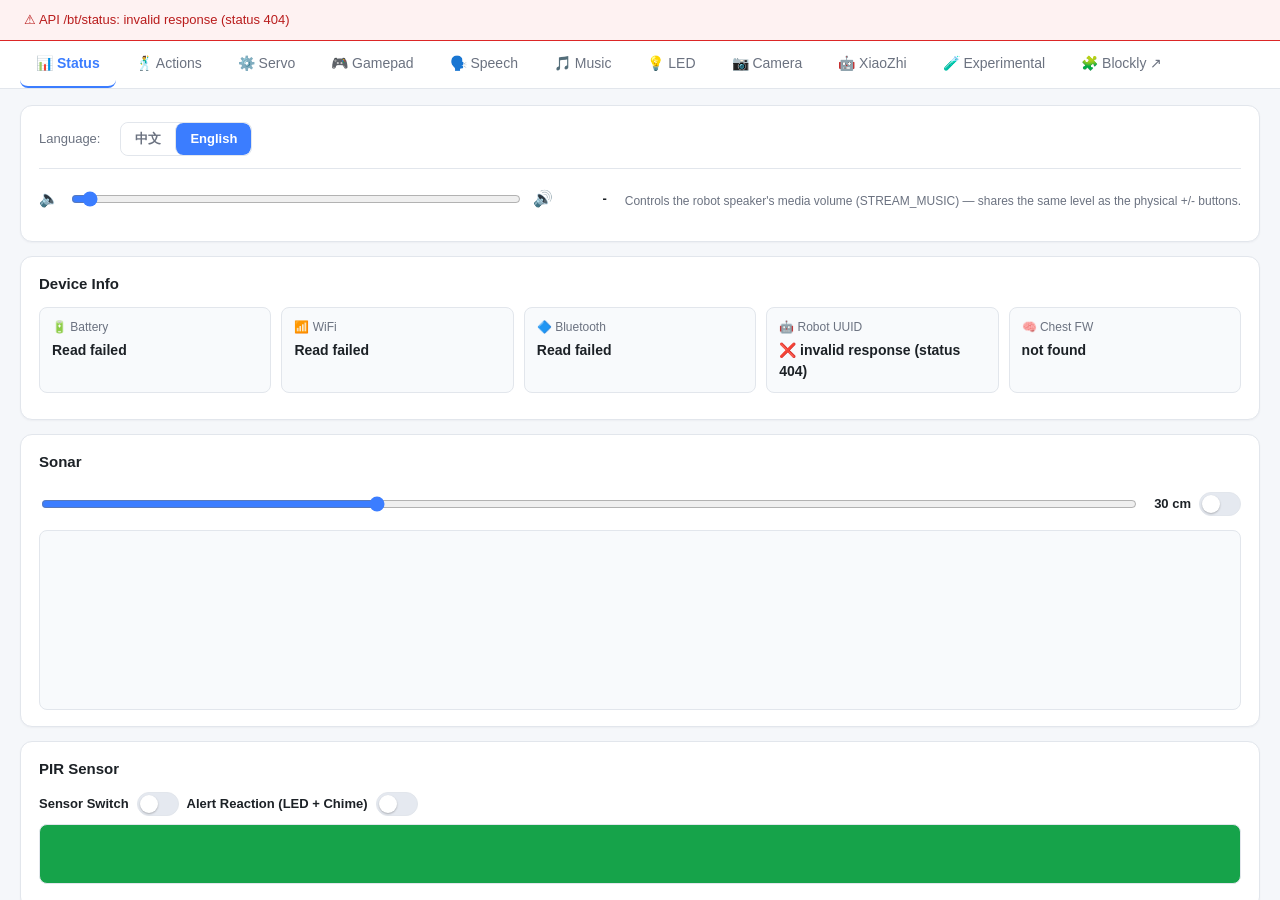
==== commit 65cf3886: "s23: English text of slice 04 part a (alpha2-brain#96). index.html: set data-i18n fallbacks to pack " ====
--- a/app/src/main/assets/web/index.html
+++ b/app/src/main/assets/web/index.html
@@ -14,14 +14,14 @@
      when auth is disabled, so the default behavior does not change. -->
 <div id="panelLockOverlay">
   <div class="panel-lock-card">
-    <h2>🔐 面板已鎖定 / Panel Locked</h2>
-    <p class="hint">認證已啟用，輸入 Token 解鎖先會顯示面板。<br>Auth is enabled — enter the token to show the panel.</p>
+    <h2>🔐 Panel Locked</h2>
+    <p class="hint">Auth is enabled — enter the token to show the panel.</p>
     <div class="row">
       <input id="panelLockInput" type="password" autocomplete="off" style="flex:1"
-             placeholder="Token（8–64 字元英數/-/_）/ Token (8–64 chars A-Za-z0-9/-/_)"
+             placeholder="Token (8–64 chars A-Za-z0-9/-/_)"
              onkeydown="if(event.key==='Enter')panelLockUnlock()">
-      <button class="secondary" onclick="togglePwVisibility('panelLockInput', this)" title="顯示輸入 / Show input">👁️</button>
-      <button onclick="panelLockUnlock()">解鎖 / Unlock</button>
+      <button class="secondary" onclick="togglePwVisibility('panelLockInput', this)" title="Show input">👁️</button>
+      <button onclick="panelLockUnlock()">Unlock</button>
     </div>
     <p id="panelLockMsg" class="hint"></p>
   </div>
@@ -30,17 +30,17 @@
 <div id="errorBanner" class="error-banner"></div>
 
 <nav class="tab-bar" id="navAlpha2" data-backend-nav="alpha2">
-  <button class="tab-btn active" data-tab="tab-status" onclick="switchTab('tab-status')" data-i18n="nav_status">📊 狀態</button>
-  <button class="tab-btn" data-tab="tab-actions" onclick="switchTab('tab-actions')" data-i18n="nav_actions">🕺 動作</button>
-  <button class="tab-btn" data-tab="tab-servo" onclick="switchTab('tab-servo')" data-i18n="nav_servo">⚙️ 舵機</button>
-  <button class="tab-btn" data-tab="tab-gamepad" onclick="switchTab('tab-gamepad')" data-i18n="nav_gamepad">🎮 手柄</button>
-  <button class="tab-btn" data-tab="tab-speech" onclick="switchTab('tab-speech')" data-i18n="nav_speech">🗣️ 語音</button>
-  <button class="tab-btn" data-tab="tab-music" onclick="switchTab('tab-music')" data-i18n="nav_music">🎵 音樂</button>
+  <button class="tab-btn active" data-tab="tab-status" onclick="switchTab('tab-status')" data-i18n="nav_status">📊 Status</button>
+  <button class="tab-btn" data-tab="tab-actions" onclick="switchTab('tab-actions')" data-i18n="nav_actions">🕺 Actions</button>
+  <button class="tab-btn" data-tab="tab-servo" onclick="switchTab('tab-servo')" data-i18n="nav_servo">⚙️ Servo</button>
+  <button class="tab-btn" data-tab="tab-gamepad" onclick="switchTab('tab-gamepad')" data-i18n="nav_gamepad">🎮 Gamepad</button>
+  <button class="tab-btn" data-tab="tab-speech" onclick="switchTab('tab-speech')" data-i18n="nav_speech">🗣️ Speech</button>
+  <button class="tab-btn" data-tab="tab-music" onclick="switchTab('tab-music')" data-i18n="nav_music">🎵 Music</button>
   <button class="tab-btn" data-tab="tab-led" onclick="switchTab('tab-led')" data-i18n="nav_led">💡 LED</button>
-  <button class="tab-btn" data-tab="tab-camera" onclick="switchTab('tab-camera')" data-i18n="nav_camera">📷 相機</button>
-  <button class="tab-btn" data-tab="tab-xiaozhi" onclick="switchTab('tab-xiaozhi')" data-i18n="nav_xiaozhi">🤖 小智</button>
-  <button class="tab-btn" data-tab="tab-advanced" onclick="switchTab('tab-advanced')" data-i18n="nav_advanced">🧪 實驗</button>
-  <a class="tab-btn tab-btn-link" href="blockly.html" target="_blank" rel="noopener" title="在新分頁開啟 Blockly 積木編程" data-i18n="nav_blockly_title" data-i18n-attr="title"><span data-i18n="nav_blockly">🧩 積木編程 ↗</span></a>
+  <button class="tab-btn" data-tab="tab-camera" onclick="switchTab('tab-camera')" data-i18n="nav_camera">📷 Camera</button>
+  <button class="tab-btn" data-tab="tab-xiaozhi" onclick="switchTab('tab-xiaozhi')" data-i18n="nav_xiaozhi">🤖 XiaoZhi</button>
+  <button class="tab-btn" data-tab="tab-advanced" onclick="switchTab('tab-advanced')" data-i18n="nav_advanced">🧪 Experimental</button>
+  <a class="tab-btn tab-btn-link" href="blockly.html" target="_blank" rel="noopener" title="Open Blockly visual programming in a new tab" data-i18n="nav_blockly_title" data-i18n-attr="title"><span data-i18n="nav_blockly">🧩 Blockly ↗</span></a>
 </nav>
 
 <main>
@@ -50,7 +50,7 @@
   <div id="tab-status" class="tab-page active">
     <section class="card">
       <div class="backend-switch-inline">
-        <span class="backend-switch-label" data-i18n="lang_switch_label">語言：</span>
+        <span class="backend-switch-label" data-i18n="lang_switch_label">Language:</span>
         <span class="lang-toggle">
           <button type="button" data-ui-lang-btn="zh" onclick="setUiLanguage('zh')">中文</button>
           <button type="button" data-ui-lang-btn="en" onclick="setUiLanguage('en')">English</button>
@@ -62,15 +62,15 @@
                oninput="onVolumeSliderInput(this.value)" onchange="setVolume(this.value)">
         <span class="volume-icon">🔊</span>
         <span id="volumeVal" class="volume-val">-</span>
-        <span class="hint" data-i18n="volume_hint" style="margin-left:8px">控制機械人喇叭的媒體音量 (STREAM_MUSIC)，和實體 +/- 按鈕共用同一個音量。</span>
+        <span class="hint" data-i18n="volume_hint" style="margin-left:8px">Controls the robot speaker's media volume (STREAM_MUSIC) — shares the same level as the physical +/- buttons.</span>
        </div>
     </section>
 
     <section class="card">
-      <h2 data-i18n="device_info_heading">裝置資訊</h2>
+      <h2 data-i18n="device_info_heading">Device Info</h2>
       <div class="device-grid">
         <div class="device-tile">
-          <div class="device-label" data-i18n="device_battery">🔋 電池</div>
+          <div class="device-label" data-i18n="device_battery">🔋 Battery</div>
           <div id="batteryOut" class="device-value">-</div>
         </div>
         <div class="device-tile">
@@ -78,23 +78,23 @@
           <div id="wifiOut" class="device-value">-</div>
         </div>
         <div class="device-tile">
-          <div class="device-label" data-i18n="device_bluetooth">🔷 藍牙</div>
+          <div class="device-label" data-i18n="device_bluetooth">🔷 Bluetooth</div>
           <div id="btOut" class="device-value">-</div>
         </div>
         <div class="device-tile">
-          <div class="device-label" data-i18n="device_uuid">🤖 機械人 UUID</div>
+          <div class="device-label" data-i18n="device_uuid">🤖 Robot UUID</div>
           <!-- Show the UUID directly: the page queries it on load (requestUuid). -->
           <div id="uuidOut" class="device-value" data-i18n="uuid_querying_hint">-</div>
         </div>
         <div class="device-tile">
-          <div class="device-label" data-i18n="device_chest_fw">🧠 胸板固件</div>
+          <div class="device-label" data-i18n="device_chest_fw">🧠 Chest FW</div>
           <div id="chestFwOut" class="device-value">-</div>
         </div>
       </div>
     </section>
 
     <section class="card">
-      <h2 data-i18n="sonar_heading">聲納</h2>
+      <h2 data-i18n="sonar_heading">Sonar</h2>
       <div class="row">
         <input id="sonarDist" type="range" min="0" max="100" value="30"
                oninput="onSonarSliderInput(this.value)" onchange="configureSonar(this.value)" style="flex:1">
@@ -115,15 +115,15 @@
          The alert reaction (red light + the "Heaven" ringtone) runs through MainActivity#applyAlpha2PirLedAndSound().
          Off by default. -->
     <section class="card">
-      <h2 data-i18n="alpha2_pir_heading">PIR 感應器</h2>
-      <div class="row">
-        <label class="switch-label"><span data-i18n="alpha2_pir_switch_label">感應器開關</span>
+      <h2 data-i18n="alpha2_pir_heading">PIR Sensor</h2>
+      <div class="row">
+        <label class="switch-label"><span data-i18n="alpha2_pir_switch_label">Sensor Switch</span>
           <span class="toggle-switch">
             <input type="checkbox" id="alpha2Pir" onchange="alpha2SetPir()">
             <span class="toggle-track"></span>
           </span>
         </label>
-        <label class="switch-label"><span data-i18n="alpha2_pir_alert_label">警示反應 (LED+鈴聲)</span>
+        <label class="switch-label"><span data-i18n="alpha2_pir_alert_label">Alert Reaction (LED + Chime)</span>
           <span class="toggle-switch">
             <input type="checkbox" id="alpha2PirAlertEnabled" onchange="alpha2SetPirAlertEnabled()">
             <span class="toggle-track"></span>
@@ -140,7 +140,7 @@
          robot SDK version (see MainActivity#onSensorChanged()/EventBus "accel"
          event). -->
     <section class="card" id="accelCard">
-      <h2 data-i18n="accel_heading">加速度計</h2>
+      <h2 data-i18n="accel_heading">Accelerometer</h2>
       <div class="row">
         <label class="switch-label">
           <span class="toggle-switch">
@@ -166,7 +166,7 @@
             <span class="toggle-track"></span>
           </span>
         </label>
-        <span data-i18n="tilt_led_toggle_label">4角度傾側著頭/眼LED</span>
+        <span data-i18n="tilt_led_toggle_label">4-direction tilt lights up head/eye LED</span>
       </div>
       <p class="hint" id="tiltLedHint"></p>
     </section>
@@ -175,18 +175,18 @@
   <!-- ============ TAB: ACTIONS ============ -->
   <div id="tab-actions" class="tab-page">
     <section class="card">
-      <h2 data-i18n="actions_heading">動作 (Actions)</h2>
-      <div class="row">
-        <button onclick="loadActionList()" data-i18n="actions_load_btn">取得動作列表</button>
+      <h2 data-i18n="actions_heading">Actions</h2>
+      <div class="row">
+        <button onclick="loadActionList()" data-i18n="actions_load_btn">Load Action List</button>
       </div>
       <div id="actionSubTabBar" class="sub-tab-bar"></div>
       <div id="actionSubSubTabBar" class="sub-tab-bar sub-sub-tab-bar"></div>
       <div id="actionList" class="chip-list">-</div>
       <div class="row">
-        <input id="actionName" placeholder="動作名稱 e.g. ACT0" data-i18n="action_name_placeholder" data-i18n-attr="placeholder">
-        <button onclick="playAction()" data-i18n="action_play_btn">播放</button>
-        <button onclick="stopAction()" data-i18n="action_stop_btn">停止</button>
-        <label data-i18n="action_speed_label">變速</label>
+        <input id="actionName" placeholder="Action name e.g. ACT0" data-i18n="action_name_placeholder" data-i18n-attr="placeholder">
+        <button onclick="playAction()" data-i18n="action_play_btn">Play</button>
+        <button onclick="stopAction()" data-i18n="action_stop_btn">Stop</button>
+        <label data-i18n="action_speed_label">Speed</label>
         <select id="actionSpeed" onchange="setActionSpeed()">
           <option value="0.5">0.5x</option>
           <option value="0.67">0.67x</option>
@@ -201,18 +201,18 @@
   <!-- ============ TAB: SERVO ============ -->
   <div id="tab-servo" class="tab-page">
     <section class="card">
-      <h2 data-i18n="servo_heading">舵機 (Servos, 1–22)</h2>
-      <p class="hint" data-i18n="servo_hint">拖動滑桿, 放手即送出, 自動限制在安全範圍內。</p>
-      <div class="row">
-        <label data-i18n="servo_time_label">時間(ms)：</label>
+      <h2 data-i18n="servo_heading">Servos (1–22)</h2>
+      <p class="hint" data-i18n="servo_hint">Drag a slider and release to send — values are auto-clamped to a safe range.</p>
+      <div class="row">
+        <label data-i18n="servo_time_label">Time (ms):</label>
         <input id="servoAllTime" type="number" min="20" value="1000" style="width:90px">
-        <button class="secondary" onclick="resetServoGrid()" data-i18n="servo_reset_btn">全部回到原位</button>
-      </div>
-      <div class="row">
-        <button onclick="servoReadAllAngles()" data-i18n="servo_read_all_btn">📖 讀取全部</button>
+        <button class="secondary" onclick="resetServoGrid()" data-i18n="servo_reset_btn">Reset All to Home</button>
+      </div>
+      <div class="row">
+        <button onclick="servoReadAllAngles()" data-i18n="servo_read_all_btn">📖 Read all</button>
         <span id="servoReadStatus" class="hint"></span>
       </div>
-      <p class="hint" data-i18n="servo_read_hint">讀指定一顆或一次過讀全部舵機即時角度（0x17 純讀，唔寫回），顯示在對應行右邊；讀不到顯示 -。全部約 1 秒，讀取時請固定好機械人。</p>
+      <p class="hint" data-i18n="servo_read_hint">Reads one or all live servo angles (0x17 read-only, no write-back) into their rows; unreadable joints show -. All takes ~1s; keep the robot secured.</p>
       <div id="servoGroups"></div>
     </section>
   </div>
@@ -220,30 +220,30 @@
   <!-- ============ TAB: GAMEPAD (BT gamepad/keyboard, mapping shared on both ends) ============ -->
   <div id="tab-gamepad" class="tab-page">
     <section class="card">
-      <h2 data-i18n="gamepad_manage_heading">🔷 藍牙</h2>
-      <div class="row">
-        <label class="switch-label"><span data-i18n="gamepad_bt_toggle">藍牙開關</span>
+      <h2 data-i18n="gamepad_manage_heading">🎮 Bluetooth + Devices</h2>
+      <div class="row">
+        <label class="switch-label"><span data-i18n="gamepad_bt_toggle">Bluetooth</span>
           <span class="toggle-switch">
             <input type="checkbox" id="gamepadBtToggle" onchange="gamepadBtToggle()">
             <span class="toggle-track"></span>
           </span>
         </label>
-        <button class="secondary" onclick="gamepadScan()" data-i18n="gamepad_scan_btn">🔍 掃描</button>
+        <button class="secondary" onclick="gamepadScan()" data-i18n="gamepad_scan_btn">🔍 Scan</button>
         <span id="gamepadScanState" class="hint"></span>
       </div>
       <div id="gamepadFoundOut"></div>
     </section>
 
     <section class="card">
-      <h2 data-i18n="gamepad_pad_card_heading">🎮 手柄</h2>
-      <div class="row">
-        <label class="switch-label"><span data-i18n="gamepad_input_pad_toggle">直連手柄</span>
+      <h2 data-i18n="gamepad_pad_card_heading">🎮 Gamepad</h2>
+      <div class="row">
+        <label class="switch-label"><span data-i18n="gamepad_input_pad_toggle">Direct gamepad</span>
           <span class="toggle-switch">
             <input type="checkbox" id="gamepadInputPadToggle" onchange="gamepadInputToggle('pad')" checked>
             <span class="toggle-track"></span>
           </span>
         </label>
-        <label class="switch-label"><span data-i18n="gamepad_mapping_show_pad">映射表</span>
+        <label class="switch-label"><span data-i18n="gamepad_mapping_show_pad">Mapping</span>
           <span class="toggle-switch">
             <input type="checkbox" id="gamepadMappingPadToggle" onchange="gamepadMappingToggle('pad')">
             <span class="toggle-track"></span>
@@ -279,34 +279,34 @@
           <div><div class="gp-stick"><div class="gp-nub" id="gpnub-r"></div></div><div class="gp-stick-label">R</div></div>
         </div>
       </div>
-      <p class="hint" data-i18n="gamepad_pad_card_hint">直連手柄按鍵即時亮燈（經 WebSocket）；右搖桿郁點。默認映射：十字步態，A 停止。</p>
-      <div class="row">
-        <span data-i18n="gamepad_last_label">最後按鍵：</span>
+      <p class="hint" data-i18n="gamepad_pad_card_hint">Direct pad presses light up live (via WebSocket); right stick moves the dot. Defaults: D-pad gaits, A stops.</p>
+      <div class="row">
+        <span data-i18n="gamepad_last_label">Last key:</span>
         <span id="gamepadLastOut" class="device-value">-</span>
       </div>
       <div id="gamepadMappingPadWrap">
         <div class="row" style="justify-content:space-between;align-items:center">
-          <h3 style="margin:0" data-i18n="gamepad_mapping_pad_heading">🎮 手柄映射</h3>
+          <h3 style="margin:0" data-i18n="gamepad_mapping_pad_heading">🎮 Gamepad mapping</h3>
           <span>
-            <button onclick="gamepadSaveAll('pad')" data-i18n="gamepad_save_all_btn">💾 存全部</button>
-            <button class="secondary" onclick="gamepadResetMapping('pad')" data-i18n="gamepad_reset_btn">↩ 回預設</button>
-          </span>
-        </div>
-        <p class="hint" data-i18n="gamepad_mapping_pad_hint">同名鍵兩邊獨立值；改完即存機器人（重啟保留）。熄掣即收起。</p>
+            <button onclick="gamepadSaveAll('pad')" data-i18n="gamepad_save_all_btn">💾 Save all</button>
+            <button class="secondary" onclick="gamepadResetMapping('pad')" data-i18n="gamepad_reset_btn">↩ Defaults</button>
+          </span>
+        </div>
+        <p class="hint" data-i18n="gamepad_mapping_pad_hint">Same names hold separate values per side. Saved on robot.</p>
         <div id="gamepadMappingPadGrid"></div>
       </div>
     </section>
 
     <section class="card">
-      <h2 data-i18n="gamepad_kb_card_heading">⌨️ 鍵盤</h2>
-      <div class="row">
-        <label class="switch-label"><span data-i18n="gamepad_input_kb_toggle">直連鍵盤</span>
+      <h2 data-i18n="gamepad_kb_card_heading">⌨️ Keyboard</h2>
+      <div class="row">
+        <label class="switch-label"><span data-i18n="gamepad_input_kb_toggle">Direct keyboard</span>
           <span class="toggle-switch">
             <input type="checkbox" id="gamepadInputKbToggle" onchange="gamepadInputToggle('kb')" checked>
             <span class="toggle-track"></span>
           </span>
         </label>
-        <label class="switch-label"><span data-i18n="gamepad_mapping_show_kb">映射表</span>
+        <label class="switch-label"><span data-i18n="gamepad_mapping_show_kb">Mapping</span>
           <span class="toggle-switch">
             <input type="checkbox" id="gamepadMappingKbToggle" onchange="gamepadMappingToggle('kb')">
             <span class="toggle-track"></span>
@@ -315,20 +315,20 @@
       </div>
       <!-- Full keyboard diagram (built by JS, direct key presses light live, see gamepadBuildKeyboardDiagram) -->
       <div class="kb-board" id="kbBoardDiagram"></div>
-      <p class="hint" data-i18n="gamepad_kb_card_hint">直連鍵盤按鍵即時亮燈（經 WebSocket）；字母數字原樣＋控制鍵全覆蓋可映射，a/b/x/y 同手柄同名但獨立值。</p>
-      <div class="row">
-        <span data-i18n="gamepad_last_label">最後按鍵：</span>
+      <p class="hint" data-i18n="gamepad_kb_card_hint">Direct keyboard presses light up live (via WebSocket); letters/digits as-is + control keys all mappable; a/b/x/y share names with pad but hold own values.</p>
+      <div class="row">
+        <span data-i18n="gamepad_last_label">Last key:</span>
         <span id="gamepadKbLastOut" class="device-value">-</span>
       </div>
       <div id="gamepadMappingKbWrap">
         <div class="row" style="justify-content:space-between;align-items:center">
-          <h3 style="margin:0" data-i18n="gamepad_mapping_kb_heading">⌨️ 鍵盤映射</h3>
+          <h3 style="margin:0" data-i18n="gamepad_mapping_kb_heading">⌨️ Keyboard mapping</h3>
           <span>
-            <button onclick="gamepadSaveAll('kb')" data-i18n="gamepad_save_all_btn">💾 存全部</button>
-            <button class="secondary" onclick="gamepadResetMapping('kb')" data-i18n="gamepad_reset_btn">↩ 回預設</button>
-          </span>
-        </div>
-        <p class="hint" data-i18n="gamepad_mapping_kb_hint">同名鍵兩邊獨立值；改完即存機器人（重啟保留）。熄掣即收起。</p>
+            <button onclick="gamepadSaveAll('kb')" data-i18n="gamepad_save_all_btn">💾 Save all</button>
+            <button class="secondary" onclick="gamepadResetMapping('kb')" data-i18n="gamepad_reset_btn">↩ Defaults</button>
+          </span>
+        </div>
+        <p class="hint" data-i18n="gamepad_mapping_kb_hint">Same names hold separate values per side. Saved on robot.</p>
         <div id="gamepadMappingKbGrid"></div>
       </div>
     </section>
@@ -343,7 +343,7 @@
          matcher (1000 entries per language, Han characters pick the language). A hit triggers
         TTS plus an action. The call below is speech/semantic_simulate, answered by Android built-in TTS (see MainActivity.speakAndroidTts()). -->
     <section class="card">
-      <h2 data-i18n="speech_chat_heading">💬 對話界面</h2>
+      <h2 data-i18n="speech_chat_heading">💬 Conversation</h2>
       <!-- Vosk listening indicator (green = listening, gray = other): keep it in this row. Do not
           put it in the h2 above, because applyUiLanguage overwrites its full textContent. -->
       <div class="row" style="margin-bottom:-4px">
@@ -351,10 +351,10 @@
       </div>
       <div id="speechChatLog" class="event-log" style="min-height:200px"></div>
       <div class="row">
-        <input id="speechChatTextInput" placeholder="打字模擬 ASR 辨識結果…" data-i18n="speech_chat_text_placeholder" data-i18n-attr="placeholder" autocomplete="off" style="flex:2" onkeydown="if(event.key==='Enter'){sendSpeechChatText();}">
-        <button id="speechChatSendBtn" onclick="sendSpeechChatText()" data-i18n="speech_chat_send_btn">送出</button>
-        <button class="secondary" onclick="clearSpeechChatLog()" data-i18n="speech_chat_clear_btn">清空</button>
-        <button class="danger-btn" onclick="xiaozhiStopAll()" data-i18n="xiaozhi_stop_all_btn">⏹ 全部停止</button>
+        <input id="speechChatTextInput" placeholder="Type to simulate an ASR result…" data-i18n="speech_chat_text_placeholder" data-i18n-attr="placeholder" autocomplete="off" style="flex:2" onkeydown="if(event.key==='Enter'){sendSpeechChatText();}">
+        <button id="speechChatSendBtn" onclick="sendSpeechChatText()" data-i18n="speech_chat_send_btn">Send</button>
+        <button class="secondary" onclick="clearSpeechChatLog()" data-i18n="speech_chat_clear_btn">Clear</button>
+        <button class="danger-btn" onclick="xiaozhiStopAll()" data-i18n="xiaozhi_stop_all_btn">⏹ Stop All</button>
       </div>
     </section>
 
@@ -363,12 +363,12 @@
         model and starts listening. A finished sentence enters the chat pipeline through asr_result
         (bubble + semantic match + TTS + action), and partial results show live below. Recognition stays inside the question library (Chinese becomes Simplified first, see VoskController). -->
     <section class="card" id="voskCard">
-      <h2 data-i18n="vosk_heading">🎙️ 語音辨識 (Vosk 離線)</h2>
-      <p class="hint" data-i18n="vosk_hint">模型放 sdcard 頂層（如 vosk-model-small-cn-0.22），開啟頁面自動偵測，不跟 App。載入需幾秒＋約 200MB 記憶體，一次一個。</p>
+      <h2 data-i18n="vosk_heading">🎙️ Speech Recognition (Vosk offline)</h2>
+      <p class="hint" data-i18n="vosk_hint">Put models at sdcard top level (e.g. vosk-model-small-cn-0.22), auto-detected on page load, not bundled. Loading takes seconds + ~200MB RAM, one at a time.</p>
       <!-- One button per downloaded model (the name follows the panel language, see app-vosk.js voskLangName).
            Only one model is active at a time: the active button is blue, the rest are gray. A press stops the old model first, then loads and starts listening. -->
       <div class="row">
-        <label data-i18n="vosk_model_label">模型：</label>
+        <label data-i18n="vosk_model_label">Model:</label>
         <div id="voskModelBtns" style="flex:1; display:flex; gap:6px; flex-wrap:wrap"></div>
       </div>
       <!-- Show buttons only for downloaded models: blue = listening (press again to stop and turn gray), gray = press to load and start listening. Downloads live in the advanced tab (resource download card). -->
@@ -376,41 +376,41 @@
       <p class="hint" style="margin-top:6px" id="voskStatusOut">—</p>
     </section>
     <section class="card">
-      <h2 data-i18n="tts_heading">語音 / TTS</h2>
+      <h2 data-i18n="tts_heading">Speech / TTS</h2>
       <!-- TTS manual/auto pick (the switch sits above the three rows): on = manual pick, the engine/
            language/voice rows appear (default, current behavior unchanged). Off = follow the active Vosk
            model automatically and hide the rows. Backend: TtsCenter with the follow switch, plus speech/cur_tts_follow_vosk and speech/set_tts_follow_vosk. -->
       <div class="row" id="ttsFollowVoskRow">
-        <label class="switch-label"><span data-i18n="tts_follow_vosk_label">✋ 手動選擇</span>
+        <label class="switch-label"><span data-i18n="tts_follow_vosk_label">✋ Manual selection</span>
           <span class="toggle-switch">
             <input type="checkbox" id="ttsFollowVoskToggle" onchange="setTtsFollowVosk()">
             <span class="toggle-track"></span>
           </span>
         </label>
       </div>
-      <p class="hint" data-i18n="tts_follow_vosk_hint">開＝手動選擇語言／聲音；關＝自動跟 Vosk 語言包走</p>
+      <p class="hint" data-i18n="tts_follow_vosk_hint">On = pick language/voice manually; off = auto-follow the Vosk pack</p>
       <p class="hint" id="ttsFollowVoskStatus"></p>
       <!-- TTS uses only the Android built-in engine. The engine/language selectors stay visible. -->
       <div class="row" id="ttsAndroidEngineRow">
-        <label for="ttsAndroidEngineSelect" data-i18n="tts_android_engine_label">TTS 引擎：</label>
+        <label for="ttsAndroidEngineSelect" data-i18n="tts_android_engine_label">TTS Engine:</label>
         <select id="ttsAndroidEngineSelect" onchange="setAndroidTtsEngine()" style="flex:1"></select>
       </div>
       <!-- Android TTS language picker: the language list follows the selected engine. Reload the
            language list after a new engine is chosen. -->
       <div class="row" id="ttsAndroidLangRow">
-        <label for="ttsAndroidLangSelect" data-i18n="tts_android_lang_label">語言：</label>
+        <label for="ttsAndroidLangSelect" data-i18n="tts_android_lang_label">Language:</label>
         <select id="ttsAndroidLangSelect" onchange="setAndroidTtsLang()" style="flex:1"></select>
       </div>
       <!-- Voice picker: it appears after a concrete language is chosen, because each language has
            different voices (fetch them per lang through speech/tts_voices, see app-speech.js loadAndroidTtsVoices). -->
       <div class="row" id="ttsAndroidVoiceRow" style="display:none">
-        <label for="ttsAndroidVoiceSelect" data-i18n="tts_android_voice_label">聲音：</label>
+        <label for="ttsAndroidVoiceSelect" data-i18n="tts_android_voice_label">Voice:</label>
         <select id="ttsAndroidVoiceSelect" onchange="setAndroidTtsVoice()" style="flex:1"></select>
       </div>
       <div class="row">
-        <input id="ttsText" placeholder="要說的文字" data-i18n="tts_text_placeholder" data-i18n-attr="placeholder" style="flex:1">
-        <button onclick="speakTts()" data-i18n="tts_speak_btn">說話 (TTS)</button>
-        <button onclick="stopTts()" data-i18n="tts_stop_btn">停止 TTS</button>
+        <input id="ttsText" placeholder="Text to speak" data-i18n="tts_text_placeholder" data-i18n-attr="placeholder" style="flex:1">
+        <button onclick="speakTts()" data-i18n="tts_speak_btn">Speak (TTS)</button>
+        <button onclick="stopTts()" data-i18n="tts_stop_btn">Stop TTS</button>
       </div>
     </section>
 
@@ -422,104 +422,104 @@
     <section class="card">
       <h2>LED</h2>
       <div class="led-block">
-        <h3 data-i18n="led_head_heading">頭部 LED</h3>
+        <h3 data-i18n="led_head_heading">Head LED</h3>
         <div class="perled-center">
           <div class="perled-head">
             <div class="perled-side">
               <div class="perled-strip" id="perledHeadR"></div>
-              <div class="perled-side-label" data-i18n="led_perled_right">右</div>
+              <div class="perled-side-label" data-i18n="led_perled_right">R</div>
             </div>
             <div class="perled-pad-col">
-              <button id="padPlusBtn" class="pad-tri up" title="音量+ / Vol+" onclick="sysPadToggle('plus')"></button>
-              <button id="padMinusBtn" class="pad-tri down" title="音量- / Vol-" onclick="sysPadToggle('minus')"></button>
+              <button id="padPlusBtn" class="pad-tri up" title="Vol+" onclick="sysPadToggle('plus')"></button>
+              <button id="padMinusBtn" class="pad-tri down" title="Vol-" onclick="sysPadToggle('minus')"></button>
             </div>
             <div class="perled-side">
               <div class="perled-strip" id="perledHeadL"></div>
-              <div class="perled-side-label" data-i18n="led_perled_left">左</div>
+              <div class="perled-side-label" data-i18n="led_perled_left">L</div>
             </div>
           </div>
         </div>
         <div class="row">
-          <label data-i18n="led_color_label">顏色：</label>
+          <label data-i18n="led_color_label">Color:</label>
           <div id="headColorPicker" class="color-picker"></div>
         </div>
         <div class="row">
-          <label><span data-i18n="led_brightness_label">亮度 (1–9)：</span><span id="headBrightnessVal">9</span></label>
+          <label><span data-i18n="led_brightness_label">Brightness (1–9):</span><span id="headBrightnessVal">9</span></label>
           <input id="headBrightness" type="range" min="1" max="9" value="9"
                  oninput="document.getElementById('headBrightnessVal').textContent=this.value; headLedApply()">
         </div>
         <div class="row">
-          <label><span data-i18n="led_speed_label">速度 (50–500)：</span><span id="headSpeedVal">100</span></label>
+          <label><span data-i18n="led_speed_label">Speed (50–500):</span><span id="headSpeedVal">100</span></label>
           <input id="headSpeed" type="range" min="50" max="500" value="100"
                  oninput="document.getElementById('headSpeedVal').textContent=this.value; headLedApply()">
         </div>
         <div class="row">
-          <button onclick="headLedPreset('long')" data-i18n="led_preset_long">💡 長開</button>
-          <button onclick="headLedPreset('flash')" data-i18n="led_preset_flash">⚡ 閃燈</button>
-          <button onclick="headLedPreset('breathe')" data-i18n="led_preset_breathe">🫧 呼吸燈</button>
-          <button onclick="headLedPreset('chase')" data-i18n="led_preset_chase">🏃 跑馬燈</button>
-          <button onclick="headLedPreset('dual')" data-i18n="led_preset_dual">🎨 雙色燈</button>
-          <button onclick="headLedPreset('stop')" data-i18n="led_preset_stop">⏹ 停止</button>
+          <button onclick="headLedPreset('long')" data-i18n="led_preset_long">💡 On</button>
+          <button onclick="headLedPreset('flash')" data-i18n="led_preset_flash">⚡ Flash</button>
+          <button onclick="headLedPreset('breathe')" data-i18n="led_preset_breathe">🫧 Breathe</button>
+          <button onclick="headLedPreset('chase')" data-i18n="led_preset_chase">🏃 Chase</button>
+          <button onclick="headLedPreset('dual')" data-i18n="led_preset_dual">🎨 Dual Color</button>
+          <button onclick="headLedPreset('stop')" data-i18n="led_preset_stop">⏹ Stop</button>
         </div>
       </div>
 
       <div class="led-block">
-        <h3 data-i18n="led_eye_heading">眼睛 LED</h3>
+        <h3 data-i18n="led_eye_heading">Eye LED</h3>
         <div class="perled-center">
           <div class="perled-eyes">
             <div class="perled-eye-wrap">
               <div class="perled-ring" id="perledEyeR"></div>
-              <div class="perled-side-label" data-i18n="led_perled_right">右</div>
+              <div class="perled-side-label" data-i18n="led_perled_right">R</div>
             </div>
             <div class="perled-eye-wrap">
               <div class="perled-ring" id="perledEyeL"></div>
-              <div class="perled-side-label" data-i18n="led_perled_left">左</div>
+              <div class="perled-side-label" data-i18n="led_perled_left">L</div>
             </div>
           </div>
         </div>
         <div class="row">
-          <label data-i18n="led_color_label">顏色：</label>
+          <label data-i18n="led_color_label">Color:</label>
           <div id="eyeColorPicker" class="color-picker"></div>
         </div>
         <div class="row">
-          <label><span data-i18n="led_brightness_label">亮度 (1–9)：</span><span id="eyeBrightnessVal">9</span></label>
+          <label><span data-i18n="led_brightness_label">Brightness (1–9):</span><span id="eyeBrightnessVal">9</span></label>
           <input id="eyeBrightness" type="range" min="1" max="9" value="9"
                  oninput="document.getElementById('eyeBrightnessVal').textContent=this.value; eyeLedApply()">
         </div>
         <div class="row">
-          <label><span data-i18n="led_speed_label">速度 (50–500)：</span><span id="eyeSpeedVal">100</span></label>
+          <label><span data-i18n="led_speed_label">Speed (50–500):</span><span id="eyeSpeedVal">100</span></label>
           <input id="eyeSpeed" type="range" min="50" max="500" value="100"
                  oninput="eyeSpeedInput(this.value)" onchange="eyeSpeedCommit()">
         </div>
         <div class="row">
-          <button onclick="eyeLedPreset('long')" data-i18n="led_preset_long">💡 長開</button>
-          <button onclick="eyeLedPreset('flash')" data-i18n="led_preset_flash">⚡ 閃燈</button>
-          <button onclick="eyeLedPreset('chase')" data-i18n="led_preset_chase">🏃 跑馬燈</button>
-          <button onclick="eyeLedPreset('dual')" data-i18n="led_preset_dual">🎨 雙色燈</button>
-          <button onclick="eyeCountdown3s()" data-i18n="led_eye_countdown">⏳ 3秒倒數</button>
-          <button onclick="eyeLedPreset('stop')" data-i18n="led_preset_stop">⏹ 停止</button>
+          <button onclick="eyeLedPreset('long')" data-i18n="led_preset_long">💡 On</button>
+          <button onclick="eyeLedPreset('flash')" data-i18n="led_preset_flash">⚡ Flash</button>
+          <button onclick="eyeLedPreset('chase')" data-i18n="led_preset_chase">🏃 Chase</button>
+          <button onclick="eyeLedPreset('dual')" data-i18n="led_preset_dual">🎨 Dual Color</button>
+          <button onclick="eyeCountdown3s()" data-i18n="led_eye_countdown">⏳ 3s countdown</button>
+          <button onclick="eyeLedPreset('stop')" data-i18n="led_preset_stop">⏹ Stop</button>
         </div>
       </div>
 
       <div class="led-block">
-        <h3 data-i18n="led_mouth_heading">嘴部 LED</h3>
+        <h3 data-i18n="led_mouth_heading">Mouth LED</h3>
         <div class="perled-center">
           <div class="perled-mouth-wrap">
-            <button id="perledMouthArc" class="perled-mouth-arc" title="咀 / Mouth" onclick="mouthToggle()"></button>
+            <button id="perledMouthArc" class="perled-mouth-arc" title="Mouth" onclick="mouthToggle()"></button>
           </div>
         </div>
         <div class="row">
-          <label><span data-i18n="led_mouth_speed_label">速度 (100–1000)：</span><span id="mouthSpeedVal">150</span></label>
+          <label><span data-i18n="led_mouth_speed_label">Speed (100–1000):</span><span id="mouthSpeedVal">150</span></label>
           <input id="mouthSpeed" type="range" min="100" max="1000" value="150"
                  oninput="document.getElementById('mouthSpeedVal').textContent=this.value; mouthSpeedInput(this.value)">
         </div>
       </div>
 
       <div class="led-block">
-        <h3 data-i18n="led_sys_heading">系統指示燈</h3>
-        <div class="row">
-          <label data-i18n="led_sys_mute">靜音燈：</label>
-          <button id="muteBtn" class="sys-toggle-off" onclick="sysMuteToggle()" data-i18n="led_mute_btn_title" data-i18n-attr="title" title="靜音燈"><svg viewBox="0 0 24 24" width="18" height="18" fill="currentColor" aria-hidden="true"><path d="M12 14c1.66 0 3-1.34 3-3V5c0-1.66-1.34-3-3-3S9 3.34 9 5v6c0 1.66 1.34 3 3 3zm5.91-3c-.49 0-.9.36-.98.85C16.52 14.2 14.47 16 12 16s-4.52-1.8-4.93-4.15c-.08-.49-.49-.85-.98-.85-.61 0-1.09.54-1 1.14.49 3 2.89 5.35 5.91 5.78V20c0 .55.45 1 1 1s1-.45 1-1v-2.08c3.02-.43 5.42-2.78 5.91-5.78.09-.6-.39-1.14-1-1.14z"/></svg></button>
+        <h3 data-i18n="led_sys_heading">System Indicators</h3>
+        <div class="row">
+          <label data-i18n="led_sys_mute">Mute LED:</label>
+          <button id="muteBtn" class="sys-toggle-off" onclick="sysMuteToggle()" data-i18n="led_mute_btn_title" data-i18n-attr="title" title="Mute LED"><svg viewBox="0 0 24 24" width="18" height="18" fill="currentColor" aria-hidden="true"><path d="M12 14c1.66 0 3-1.34 3-3V5c0-1.66-1.34-3-3-3S9 3.34 9 5v6c0 1.66 1.34 3 3 3zm5.91-3c-.49 0-.9.36-.98.85C16.52 14.2 14.47 16 12 16s-4.52-1.8-4.93-4.15c-.08-.49-.49-.85-.98-.85-.61 0-1.09.54-1 1.14.49 3 2.89 5.35 5.91 5.78V20c0 .55.45 1 1 1s1-.45 1-1v-2.08c3.02-.43 5.42-2.78 5.91-5.78.09-.6-.39-1.14-1-1.14z"/></svg></button>
         </div>
       </div>
       <!-- Version marker: check for cached old JS. If the browser cannot see the newest number, it runs an old build. Press Ctrl+F5. -->
@@ -533,28 +533,28 @@
      the shared nav buttons above. -->
 <div id="tab-camera" class="tab-page">
   <section class="card">
-    <h2 data-i18n="camera_heading">相機</h2>
+    <h2 data-i18n="camera_heading">Camera</h2>
     <div class="row">
       <button id="cameraToggleBtn" onclick="toggleCameraLive()">▶</button>
-      <label class="switch-label"><span data-i18n="camera_feature_key">功能鍵</span>
+      <label class="switch-label"><span data-i18n="camera_feature_key">Feature Key</span>
         <span class="toggle-switch">
           <input type="checkbox" id="featureEnabled" checked onchange="cameraFeatureToggle()">
           <span class="toggle-track"></span>
         </span>
       </label>
-      <label class="switch-label"><span data-i18n="camera_pad_label">手柄</span>
+      <label class="switch-label"><span data-i18n="camera_pad_label">Gamepad</span>
         <span class="toggle-switch">
           <input type="checkbox" id="cameraPadToggle" onchange="cameraPadToggleView()">
           <span class="toggle-track"></span>
         </span>
       </label>
-      <label class="switch-label"><span data-i18n="face_track_label">人臉追蹤</span>
+      <label class="switch-label"><span data-i18n="face_track_label">Face Tracking</span>
         <span class="toggle-switch">
           <input type="checkbox" id="faceTrackToggle" onchange="faceTrackToggleChanged()">
           <span class="toggle-track"></span>
         </span>
       </label>
-      <label class="switch-label"><span data-i18n="color_track_label">顏色追蹤</span>
+      <label class="switch-label"><span data-i18n="color_track_label">Color Tracking</span>
         <span class="toggle-switch">
           <input type="checkbox" id="colorTrackToggle" onchange="colorTrackToggleChanged()">
           <span class="toggle-track"></span>
@@ -563,9 +563,9 @@
     </div>
     <!-- Color track picker: the seven LED colors (red/green/blue/yellow/purple/cyan/white). It shows only while color tracking is on. A click switches the target live, no restart needed. -->
     <div class="row" id="colorTrackPresets" style="display:none;gap:8px;align-items:center">
-      <span class="hint" data-i18n="led_color_label" style="margin:0">顏色：</span>
+      <span class="hint" data-i18n="led_color_label" style="margin:0">Color:</span>
       <span id="colorTrackDots" style="display:flex;gap:8px;align-items:center"></span>
-      <label class="switch-label" id="walkFollowWrap" style="margin-left:auto"><span data-i18n="walk_follow_label">行路跟</span>
+      <label class="switch-label" id="walkFollowWrap" style="margin-left:auto"><span data-i18n="walk_follow_label">Walk Follow</span>
         <span class="toggle-switch">
           <input type="checkbox" id="walkFollowToggle" onchange="colorTrackWalkChanged()">
           <span class="toggle-track"></span>
@@ -591,7 +591,7 @@
         <div id="crosshairMark" class="crosshair-mark"></div>
       </div>
       <!-- Auto-return switch: placed right of the joystick. The text is removed and only the switch stays. -->
-      <div id="joystickAutoReturnWrap" class="joystick-auto-return-wrap" ondblclick="event.stopPropagation()" title="自動回中 / Auto-return">
+      <div id="joystickAutoReturnWrap" class="joystick-auto-return-wrap" ondblclick="event.stopPropagation()" title="Auto-return">
         <label class="switch-label" style="gap:0">
           <span class="toggle-switch">
             <input type="checkbox" id="joystickAutoReturn" checked onchange="joystickAutoReturnToggle()" onclick="event.stopPropagation()">
@@ -608,7 +608,7 @@
       <div id="fabRow" class="fab-row">
         <button id="photoFab" class="fab-btn" onclick="capturePhotoAtResolution(4208,3120, this, true)">📷</button>
         <button id="recordFab" class="fab-btn" onclick="toggleRecording()">⏺</button>
-        <button id="robotVideoFab" class="fab-btn" onclick="robotVideoToggle()" title="機端錄影 mp4 / Robot-side recording mp4">🎥</button>
+        <button id="robotVideoFab" class="fab-btn" onclick="robotVideoToggle()" title="Robot-side recording mp4">🎥</button>
         <button id="micListenFab" class="fab-btn" onclick="toggleMicListen()">🎧</button>
       </div>
       <!-- Face track box: the backend face/track/status returns fx/fy/fw/fh (normalized). The frontend scales the green box to the viewport. -->
@@ -620,7 +620,7 @@
       <canvas id="cameraPadCanvas" class="camera-pad-canvas" style="display:none"></canvas>
       <span class="camera-kbd-hint" id="cameraKbdHint"></span>
     </div>
-    <p class="hint" id="cameraZoomHint" data-i18n="camera_zoom_hint" style="text-align:center">數位變焦 x1–x5（硬件支援時為硬件變焦，否則為軟件裁切；串流由前端即時縮放，拍照存檔由後端裁切）</p>
+    <p class="hint" id="cameraZoomHint" data-i18n="camera_zoom_hint" style="text-align:center">Digital zoom x1–x5 (hardware zoom when supported, otherwise software crop; the live stream is scaled in the frontend, saved photos are cropped in the backend)</p>
     <p class="hint" id="cameraStatusHint"></p>
     <div id="cameraCaptureList" class="capture-list"></div>
     <div id="cameraPhoto9Grid" class="photo-9-grid" style="display:none"></div>
@@ -634,34 +634,34 @@
      copy, and nothing is built twice. -->
 <div id="tab-xiaozhi" class="tab-page">
   <section class="card">
-    <h2 data-i18n="xiaozhi_heading">🤖 小智 AI 對話</h2>
+    <h2 data-i18n="xiaozhi_heading">🤖 XiaoZhi AI Chat</h2>
     <p class="hint" data-i18n="xiaozhi_phase4_hint">
-      開關開＝配對／連線／隨時語音對話，關＝斷開。首次要在 xiaozhi.me 輸入機械人讀出的配對碼。
+      Switch on = pair/connect/voice chat anytime, off = disconnect. First time, enter the pairing code the robot speaks at xiaozhi.me.
     </p>
 
     <div id="xiaozhiUnsupportedNotice" class="hint" style="display:none" data-i18n="xiaozhi_unsupported_hint">
-      這台機器的 Android 版本過舊，語音對話功能將會停用（純文字對話不受影響）。
+      This device's Android version is too old for voice chat - it will be disabled (text-only chat is unaffected).
     </div>
 
     <div id="xiaozhiActivationBox" class="hint" style="display:none; padding:10px; border:1px solid var(--border); border-radius:8px; margin-bottom:10px;">
-      <div data-i18n="xiaozhi_activation_prompt">請在 <a href="https://xiaozhi.me/console/" target="_blank" rel="noopener">xiaozhi.me</a> 輸入以下配對碼：</div>
+      <div data-i18n="xiaozhi_activation_prompt">Please enter the pairing code below at <a href="https://xiaozhi.me/console/" target="_blank" rel="noopener">xiaozhi.me</a>:</div>
       <div id="xiaozhiActivationCode" style="font-size:1.8em; font-weight:600; letter-spacing:0.15em; margin:6px 0;"></div>
     </div>
 
     <div class="row">
       <label class="switch-label">
-        <span data-i18n="xiaozhi_session_toggle_label">🤖 小智（開＝連線並隨時語音對話，關＝斷開）</span>
+        <span data-i18n="xiaozhi_session_toggle_label">🤖 XiaoZhi (on = connect & voice chat anytime, off = disconnect)</span>
         <span class="toggle-switch">
           <input type="checkbox" id="xiaozhiSessionToggle" onchange="xiaozhiToggleSession()">
           <span class="toggle-track"></span>
         </span>
       </label>
-      <span id="xiaozhiStatusBadge" class="hint" data-i18n="xiaozhi_status_disconnected">未連接</span>
+      <span id="xiaozhiStatusBadge" class="hint" data-i18n="xiaozhi_status_disconnected">Disconnected</span>
     </div>
 
     <div class="row">
       <span id="xiaozhiMicLed" class="led-dot led-dot-off"></span>
-      <span id="xiaozhiMicStatusBadge" class="hint" data-i18n="xiaozhi_mic_released">🎤 麥克風：已釋放</span>
+      <span id="xiaozhiMicStatusBadge" class="hint" data-i18n="xiaozhi_mic_released">🎤 Mic: released</span>
     </div>
 
     <div id="xiaozhiChatLog" class="event-log" style="min-height:200px"></div>
@@ -669,26 +669,26 @@
     <!-- The stop-all button sits at the end of the send row. One press stops all action playback,
          TTS, local music, and radio. It is only a frontend fan-out of existing stop endpoints, with no new backend logic. See xiaozhiStopAll(). -->
     <div class="row">
-      <input id="xiaozhiTextInput" placeholder="打字與小智聊天…" data-i18n="xiaozhi_text_placeholder" data-i18n-attr="placeholder" autocomplete="off" style="flex:2" onkeydown="if(event.key==='Enter'&&!event.repeat){xiaozhiSendText();}">
-      <button id="xiaozhiSendTextBtn" onclick="xiaozhiSendText()" disabled data-i18n="xiaozhi_send_text">送出</button>
-      <button class="secondary" onclick="clearXiaozhiChatLog()" data-i18n="xiaozhi_clear_btn">清空</button>
-      <button id="xiaozhiStopAllBtn" class="danger-btn" onclick="xiaozhiStopAll()" data-i18n="xiaozhi_stop_all_btn">⏹ 全部停止</button>
+      <input id="xiaozhiTextInput" placeholder="Type a message to XiaoZhi…" data-i18n="xiaozhi_text_placeholder" data-i18n-attr="placeholder" autocomplete="off" style="flex:2" onkeydown="if(event.key==='Enter'&&!event.repeat){xiaozhiSendText();}">
+      <button id="xiaozhiSendTextBtn" onclick="xiaozhiSendText()" disabled data-i18n="xiaozhi_send_text">Send</button>
+      <button class="secondary" onclick="clearXiaozhiChatLog()" data-i18n="xiaozhi_clear_btn">Clear</button>
+      <button id="xiaozhiStopAllBtn" class="danger-btn" onclick="xiaozhiStopAll()" data-i18n="xiaozhi_stop_all_btn">⏹ Stop All</button>
     </div>
 
     <!-- TTS output engine: "Xiaozhi" means the server sends opus audio, which XiaozhiAudioController
          decodes and plays. Choosing Android mutes opus and speaks each sentence through the local
          speech/tts (Android built-in). See the "xiaozhi_tts" case in xiaozhiHandleEvent() and MainActivity.xiaozhiTtsEngine. -->
     <div class="row">
-      <label data-i18n="xiaozhi_tts_engine_label">語音輸出：</label>
+      <label data-i18n="xiaozhi_tts_engine_label">Voice output:</label>
       <span class="lang-toggle">
-        <button id="xiaozhiTtsEngineXiaozhiBtn" onclick="xiaozhiSetTtsEngine('xiaozhi')" data-i18n="xiaozhi_tts_engine_xiaozhi_btn">小智</button>
-        <button id="xiaozhiTtsEngineAndroidBtn" onclick="xiaozhiSetTtsEngine('android')" data-i18n="tts_engine_android_btn">Android 預設</button>
+        <button id="xiaozhiTtsEngineXiaozhiBtn" onclick="xiaozhiSetTtsEngine('xiaozhi')" data-i18n="xiaozhi_tts_engine_xiaozhi_btn">XiaoZhi</button>
+        <button id="xiaozhiTtsEngineAndroidBtn" onclick="xiaozhiSetTtsEngine('android')" data-i18n="tts_engine_android_btn">Android Default</button>
       </span>
     </div>
     <!-- Random action while speaking switch (xiaozhi/filler_action/get|set): when off, a TTS start only lights the mouth LED and the robot does not move. -->
     <div class="row" style="align-items:center">
-      <label class="switch-label" title="開啟的話，小智每次開口講嘢機械人會做一個隨機動作 / When on, the robot does a random action each time Xiaozhi speaks">
-        <span data-i18n="xiaozhi_filler_heading">💃 講嘢時隨機動作</span>
+      <label class="switch-label" title="When on, the robot does a random action each time Xiaozhi speaks">
+        <span data-i18n="xiaozhi_filler_heading">💃 Random move while speaking</span>
         <span class="toggle-switch">
           <input type="checkbox" id="xiaozhiFillerToggle" checked onchange="xiaozhiSetFillerAction(this.checked)">
           <span class="toggle-track"></span>
@@ -701,10 +701,10 @@
        Of the four fields only the OTA address is required. The other three (WebSocket address/MAC/Token)
        come from the OTA response when left blank. Optional overrides serve manual configuration (see MainActivity "ota_config/set"). -->
   <section class="card">
-    <h3 data-i18n="xiaozhi_ota_custom_heading">⚙️ 自訂小智 server</h3>
+    <h3 data-i18n="xiaozhi_ota_custom_heading">⚙️ Custom XiaoZhi server</h3>
     <div class="row">
       <label class="switch-label">
-        <span data-i18n="xiaozhi_ota_custom_label">開＝自架 server，關＝官方 xiaozhi.me</span>
+        <span data-i18n="xiaozhi_ota_custom_label">On = self-hosted server, off = official xiaozhi.me</span>
         <span class="toggle-switch">
           <input type="checkbox" id="xiaozhiOtaCustomToggle" onchange="xiaozhiToggleOtaCustom()">
           <span class="toggle-track"></span>
@@ -713,26 +713,26 @@
     </div>
     <div id="xiaozhiOtaCustomBox" style="display:none">
       <p class="hint" data-i18n="xiaozhi_ota_custom_hint">
-        只有 OTA 位址是必填；其餘留空會自動取回來，連接期間不可以更改。
+        Only the OTA URL is required; leave the rest blank to fetch automatically. Cannot be changed while connected.
       </p>
       <div class="row">
-        <label for="xiaozhiOtaCustomUrl" style="flex:0 0 110px" data-i18n="xiaozhi_ota_field_ota">OTA 位址</label>
+        <label for="xiaozhiOtaCustomUrl" style="flex:0 0 110px" data-i18n="xiaozhi_ota_field_ota">OTA URL</label>
         <input type="text" id="xiaozhiOtaCustomUrl" placeholder="https://your-server/xiaozhi/ota/" style="flex:1">
       </div>
       <div class="row">
-        <label for="xiaozhiWsUrlOverride" style="flex:0 0 110px" data-i18n="xiaozhi_ota_field_ws">WebSocket 位址</label>
-        <input type="text" id="xiaozhiWsUrlOverride" placeholder="ws://your-server:8000/xiaozhi/v1/（留空自動）/ blank = auto" style="flex:1">
+        <label for="xiaozhiWsUrlOverride" style="flex:0 0 110px" data-i18n="xiaozhi_ota_field_ws">WebSocket URL</label>
+        <input type="text" id="xiaozhiWsUrlOverride" placeholder="ws://your-server:8000/xiaozhi/v1/ (blank = auto)" style="flex:1">
       </div>
       <div class="row">
         <label for="xiaozhiDeviceIdOverride" style="flex:0 0 110px" data-i18n="xiaozhi_ota_field_mac">MAC (Device-Id)</label>
-        <input type="text" id="xiaozhiDeviceIdOverride" placeholder="aa:bb:cc:dd:ee:ff（留空自動）/ blank = auto" style="flex:1">
+        <input type="text" id="xiaozhiDeviceIdOverride" placeholder="aa:bb:cc:dd:ee:ff (blank = auto)" style="flex:1">
       </div>
       <div class="row">
         <label for="xiaozhiTokenOverride" style="flex:0 0 110px" data-i18n="xiaozhi_ota_field_token">Token</label>
-        <input type="text" id="xiaozhiTokenOverride" placeholder="Access Token（留空自動）/ blank = auto" style="flex:1">
-      </div>
-      <div class="row">
-        <button id="xiaozhiOtaCustomSaveBtn" onclick="xiaozhiSaveOtaCustom()" data-i18n="xiaozhi_ota_custom_save">儲存</button>
+        <input type="text" id="xiaozhiTokenOverride" placeholder="Access Token (blank = auto)" style="flex:1">
+      </div>
+      <div class="row">
+        <button id="xiaozhiOtaCustomSaveBtn" onclick="xiaozhiSaveOtaCustom()" data-i18n="xiaozhi_ota_custom_save">Save</button>
       </div>
     </div>
   </section>
@@ -743,13 +743,13 @@
        swap automatically over WebSocket "initialize"/"tools/list", with no manual setup. The top switch
        only expands (same style as the custom server card): on = show the list and enable/disable each item, off = collapse. -->
   <section class="card">
-    <h3 data-i18n="xiaozhi_mcp_tools_heading">🔧 內置MCP功能列表</h3>
+    <h3 data-i18n="xiaozhi_mcp_tools_heading">🔧 Built-in MCP Tools</h3>
     <p class="hint" data-i18n="xiaozhi_mcp_tools_hint">
-      控制這台機器向小智暴露哪些工具。和 xiaozhi.me console 的「MCP接入點」是兩回事。
+      Control which tools this device exposes to XiaoZhi. Not the same as xiaozhi.me console's "MCP access point".
     </p>
     <div class="row">
       <label class="switch-label">
-        <span data-i18n="xiaozhi_mcp_tools_expand_label">展開</span>
+        <span data-i18n="xiaozhi_mcp_tools_expand_label">Expand</span>
         <span class="toggle-switch">
           <input type="checkbox" id="xiaozhiMcpExpandToggle" onchange="xiaozhiToggleMcpExpandAll()">
           <span class="toggle-track"></span>
@@ -758,17 +758,17 @@
     </div>
     <div id="xiaozhiMcpToolsBox" style="display:none">
       <div class="row">
-        <button onclick="xiaozhiLoadMcpTools()" data-i18n="xiaozhi_mcp_tools_refresh">重新整理</button>
-      </div>
-      <div id="xiaozhiMcpToolsList" class="hint" data-i18n="xiaozhi_mcp_tools_loading">載入中…</div>
+        <button onclick="xiaozhiLoadMcpTools()" data-i18n="xiaozhi_mcp_tools_refresh">Refresh</button>
+      </div>
+      <div id="xiaozhiMcpToolsList" class="hint" data-i18n="xiaozhi_mcp_tools_loading">Loading…</div>
     </div>
   </section>
 
   <!-- Xiaozhi console quick link card: opens https://xiaozhi.me/ in a new tab for pairing status and chat history. -->
   <section class="card">
-    <h3 data-i18n="xiaozhi_console_heading">🌐 小智控制台</h3>
+    <h3 data-i18n="xiaozhi_console_heading">🌐 XiaoZhi Console</h3>
     <div class="row">
-      <button onclick="window.open('https://xiaozhi.me/', '_blank', 'noopener')" data-i18n="xiaozhi_console_open_btn">前往 xiaozhi.me</button>
+      <button onclick="window.open('https://xiaozhi.me/', '_blank', 'noopener')" data-i18n="xiaozhi_console_open_btn">Open xiaozhi.me</button>
     </div>
   </section>
 </div>
@@ -776,44 +776,44 @@
 <!-- Local music tab: the frontend is UI only. Real playback and random actions run server-side
      (MainActivity.java playLocalMusicFile()/
      startMusicFillerActionLoop()). Songs live in /mnt/internal_sd/music/, and the backend is the
-     same one the Xiaozhi voice phrase "播放音樂" uses. -->
+     same one the Xiaozhi voice phrase "Play music" uses. -->
 <div id="tab-music" class="tab-page">
   <!-- Local and radio share one player (spectrum/volume/random action) -->
   <!-- Source card: local song library -->
   <section class="card">
-    <h2 data-i18n="music_heading">🎵 本地音樂</h2>
-    <p class="hint" data-i18n="music_scan_hint">機身音樂資料夾: /mnt/internal_sd/music/</p>
+    <h2 data-i18n="music_heading">🎵 Local Music</h2>
+    <p class="hint" data-i18n="music_scan_hint">Music folder on the robot: /mnt/internal_sd/music/</p>
     <!-- Drag and drop upload -->
     <div id="musicDropZone" class="music-drop-zone"
          ondragover="musicOnDragOver(event)"
          ondragleave="musicOnDragLeave(event)"
          ondrop="musicOnDrop(event)"
          onclick="document.getElementById('musicFileInput').click()">
-      <span data-i18n="music_drop_hint">📂 將音樂檔拖過來，或者按這裡選檔案</span>
+      <span data-i18n="music_drop_hint">📂 Drop music files here, or click to choose</span>
       <input id="musicFileInput" type="file" accept="audio/*,.mp3,.wav,.ogg,.m4a,.flac"
              multiple style="display:none" onchange="musicOnFileInputChange(this.files)">
     </div>
     <p id="musicUploadStatus" class="hint"></p>
     <div class="row">
-      <button onclick="musicRefreshList()" data-i18n="music_refresh_btn">🔄 重新整理清單</button>
+      <button onclick="musicRefreshList()" data-i18n="music_refresh_btn">🔄 Refresh list</button>
     </div>
     <div id="musicListContainer" class="music-list"></div>
   </section>
 
   <!-- Source card: internet radio (radio-browser.info) -->
   <section class="card" id="radioCard">
-    <h2 data-i18n="radio_heading">📻 網絡電台</h2>
-    <p class="hint"><a href="https://www.radio-browser.info/" target="_blank" rel="noopener">radio-browser.info</a> · <span data-i18n="radio_browser_hint">全球公開電台：搜尋即列出 50 個隨機結果，點擊名稱即播</span></p>
+    <h2 data-i18n="radio_heading">📻 Internet Radio</h2>
+    <p class="hint"><a href="https://www.radio-browser.info/" target="_blank" rel="noopener">radio-browser.info</a> · <span data-i18n="radio_browser_hint">Worldwide public stations: search lists 50 random results, tap a name to play</span></p>
     <div class="row" style="align-items:baseline">
-      <h3 data-i18n="radio_fav_heading" style="margin:0">⭐ 我的收藏</h3>
+      <h3 data-i18n="radio_fav_heading" style="margin:0">⭐ My Favorites</h3>
       <span id="radioFavCount" class="hint" style="margin:0"></span>
       <span style="flex:1"></span>
-      <button class="secondary" onclick="radioLoadFavorites()" data-i18n="radio_fav_refresh_btn">🔄 重新整理</button>
+      <button class="secondary" onclick="radioLoadFavorites()" data-i18n="radio_fav_refresh_btn">🔄 Refresh</button>
     </div>
     <div id="radioFavContainer" class="radio-list radio-fav-list"></div>
     <div class="row">
-      <input id="radioSearchInput" placeholder="搜尋電台名稱、國家、標籤…" data-i18n="radio_search_placeholder" data-i18n-attr="placeholder" style="flex:1" onkeydown="radioOnSearchKeydown(event)">
-      <button onclick="radioSearch()" data-i18n="radio_search_btn">🔍 搜尋</button>
+      <input id="radioSearchInput" placeholder="Search station name, country or tag…" data-i18n="radio_search_placeholder" data-i18n-attr="placeholder" style="flex:1" onkeydown="radioOnSearchKeydown(event)">
+      <button onclick="radioSearch()" data-i18n="radio_search_btn">🔍 Search</button>
     </div>
     <div class="row" style="gap:6px;">
       <button class="secondary" onclick="radioQuickSearch('music')">music</button>
@@ -825,7 +825,7 @@
       <button class="secondary" onclick="radioQuickSearch('jazz')">jazz</button>
       <button class="secondary" onclick="radioQuickSearch('classical')">classical</button>
       <button class="secondary" onclick="radioQuickSearch('news')">news</button>
-      <button class="secondary" onclick="radioQuickSearch('香港')">香港 / Hong Kong</button>
+      <button class="secondary" onclick="radioQuickSearch('香港')">Hong Kong</button>
       <button class="secondary" onclick="radioQuickSearch('pop')">pop</button>
     </div>
     <p id="radioSearchStatus" class="hint"></p>
@@ -837,11 +837,11 @@
        direct link, the existing audio/radio/play_url makes the robot play it (see app-archive.js). Expect
        live, indie, and old recordings. No commercial chart music. -->
   <section class="card" id="archiveCard">
-    <h2 data-i18n="arc_heading">🌐 網上點歌</h2>
-    <p class="hint" data-i18n="arc_hint">Internet Archive 免費音樂（現場／獨立／舊錄音），無需登入；搜尋經你的瀏覽器，播放經機械人。</p>
+    <h2 data-i18n="arc_heading">🌐 Pick Online Music</h2>
+    <p class="hint" data-i18n="arc_hint">Free music from Internet Archive (live/indie/vintage), no login; search runs in your browser, playback on the robot.</p>
     <div class="row">
-      <input id="archiveSearchInput" placeholder="搜尋歌名、歌手、樂隊…" data-i18n="arc_search_placeholder" data-i18n-attr="placeholder" style="flex:1" onkeydown="arcOnSearchKeydown(event)">
-      <button onclick="archiveSearch()" data-i18n="arc_search_btn">🔍 搜尋</button>
+      <input id="archiveSearchInput" placeholder="Search song, artist or band…" data-i18n="arc_search_placeholder" data-i18n-attr="placeholder" style="flex:1" onkeydown="arcOnSearchKeydown(event)">
+      <button onclick="archiveSearch()" data-i18n="arc_search_btn">🔍 Search</button>
     </div>
     <p id="archiveSearchStatus" class="hint"></p>
     <div id="archiveListContainer" class="radio-list"></div>
@@ -849,38 +849,38 @@
 
   <!-- Shared player: spectrum / progress / controls / volume + random action — used by local and radio -->
   <section class="card" id="sharedPlayerCard">
-    <h3 data-i18n="music_now_playing_heading">播放中</h3>
+    <h3 data-i18n="music_now_playing_heading">Now Playing</h3>
     <!-- Shared display: local or radio. JS updates #musicNowPlaying/#radioNowPlaying/#sharedNowPlaying together. -->
     <div class="row" id="sharedNowPlayingRow" style="gap:8px;align-items:center;flex-wrap:wrap">
-      <p id="sharedNowPlaying" class="hint" data-i18n="music_now_playing_none" style="margin:0;flex:1;min-width:120px">未播放</p>
-      <label class="switch-label" style="border-left:1px solid var(--border); padding-left:12px;" title="開啟的話，播歌/播電台期間機械人會不定時自己動，停止才停 / When on, the robot moves on its own at random times while music or radio plays, and stops when playback stops">
-        <span data-i18n="music_filler_heading">💃 隨機動作</span>
+      <p id="sharedNowPlaying" class="hint" data-i18n="music_now_playing_none" style="margin:0;flex:1;min-width:120px">No track selected</p>
+      <label class="switch-label" style="border-left:1px solid var(--border); padding-left:12px;" title="When on, the robot moves on its own at random times while music or radio plays, and stops when playback stops">
+        <span data-i18n="music_filler_heading">💃 Random Movement</span>
         <span class="toggle-switch">
           <input type="checkbox" id="musicFillerToggle" onchange="musicSetFillerActionEnabled(this.checked)">
           <span class="toggle-track"></span>
         </span>
       </label>
-      <span id="musicFillerStateLabel" class="hint" data-i18n="music_filler_on" style="margin:0;">開</span>
-      <label class="switch-label" style="border-left:1px solid var(--border); padding-left:12px;" title="開啟的話，播歌期間頭做水位錶、眼跟人聲轉色、嘴跟大細聲呼吸 / When on, during playback the head works as a level meter, the eyes change color with the voice, and the mouth breathes with the volume">
+      <span id="musicFillerStateLabel" class="hint" data-i18n="music_filler_on" style="margin:0;">On</span>
+      <label class="switch-label" style="border-left:1px solid var(--border); padding-left:12px;" title="When on, during playback the head works as a level meter, the eyes change color with the voice, and the mouth breathes with the volume">
         <span data-i18n="music_disco_heading">🪩 Disco LED</span>
         <span class="toggle-switch">
           <input type="checkbox" id="musicDiscoToggle" onchange="musicSetDiscoEnabled(this.checked)">
           <span class="toggle-track"></span>
         </span>
       </label>
-      <span id="musicDiscoStateLabel" class="hint" data-i18n="music_disco_off" style="margin:0;">關</span>
-    </div>
-    <p id="musicNowPlaying" class="hint" style="display:none">未選擇歌曲</p>
-    <span id="radioNowPlaying" class="hint" style="display:none">未播放電台</span>
+      <span id="musicDiscoStateLabel" class="hint" data-i18n="music_disco_off" style="margin:0;">Off</span>
+    </div>
+    <p id="musicNowPlaying" class="hint" style="display:none">No song selected</p>
+    <span id="radioNowPlaying" class="hint" style="display:none">No radio playing</span>
     <!-- Panel order (final): now playing -> combined canvas -> EQ preset -> progress + play buttons -> volume -->
     <div id="musicEqBands" class="eq-bands-box">
       <canvas id="musicEqSpectrum" style="width:100%;height:150px;display:block;touch-action:none;cursor:grab"></canvas>
     </div>
     <!-- EQ: no switch. It starts on, and the standard preset applies right away. -->
     <div class="row" id="musicEqRow" style="display:none;gap:8px;align-items:center;flex-wrap:wrap">
-      <span class="hint" data-i18n="music_eq_heading" style="margin:0">🎚️ 等化器</span>
+      <span class="hint" data-i18n="music_eq_heading" style="margin:0">🎚️ Equalizer</span>
       <span id="musicEqPreset" style="display:flex;gap:6px;flex-wrap:wrap;align-items:center"></span>
-      <span id="musicEqUnsupported" class="hint" data-i18n="music_eq_unsupported" style="display:none;margin:0">呢部機無 EQ</span>
+      <span id="musicEqUnsupported" class="hint" data-i18n="music_eq_unsupported" style="display:none;margin:0">No EQ on this device</span>
     </div>
     <div class="row music-progress-row" id="sharedProgressRow">
       <span id="musicPositionLabel">0:00</span>
@@ -889,12 +889,12 @@
       <span id="musicDurationLabel">0:00</span>
     </div>
     <div class="row" id="sharedTransportRow">
-      <button onclick="musicPlayPrev()" title="上一首 / Previous">⏮</button>
+      <button onclick="musicPlayPrev()" title="Previous">⏮</button>
       <button id="musicPlayPauseBtn" onclick="musicTogglePlayPause()">▶</button>
-      <button onclick="musicPlayNext()" title="下一首 / Next">⏭</button>
-      <button onclick="musicPlayRandom()" title="隨機連播（播完自動再隨機）" data-i18n="music_random_btn">🔀</button>
-      <button onclick="musicPlayAll()" data-i18n="music_playall_btn">▶ 全部</button>
-      <button class="danger-btn" onclick="musicStopAll()" data-i18n="music_stop_btn">⏹ 全部停止</button>
+      <button onclick="musicPlayNext()" title="Next">⏭</button>
+      <button onclick="musicPlayRandom()" title="Shuffle (auto re-shuffle on finish)" data-i18n="music_random_btn">🔀</button>
+      <button onclick="musicPlayAll()" data-i18n="music_playall_btn">▶ All</button>
+      <button class="danger-btn" onclick="musicStopAll()" data-i18n="music_stop_btn">⏹ Stop All</button>
     </div>
     <!-- Shared volume (SYSTEM MUSIC): the last row of the panel -->
     <div class="row volume-row" id="sharedVolumeRow">
@@ -927,7 +927,7 @@
          details after the switch expands it, same as the UUID card: closed on every page load, no remembered state. -->
     <section class="card">
       <div class="row" style="justify-content:space-between;align-items:center">
-        <h2 style="margin:0" data-i18n="panel_auth_heading">🔐 面板認證</h2>
+        <h2 style="margin:0" data-i18n="panel_auth_heading">🔐 Panel Token</h2>
         <label class="switch-label">
           <span class="toggle-switch">
             <input type="checkbox" id="panelAuthCardEnabled" onchange="panelAuthCardToggle()">
@@ -935,18 +935,18 @@
           </span>
         </label>
       </div>
-      <p id="panelAuthDisabledHint" class="hint" data-i18n="panel_auth_card_disabled_hint">開啟先會顯示面板認證設定</p>
+      <p id="panelAuthDisabledHint" class="hint" data-i18n="panel_auth_card_disabled_hint">Turn on to show panel token settings</p>
       <div id="panelAuthCardBody" style="display:none">
-      <p class="hint" data-i18n="panel_auth_hint">啟用後，整個面板（全部 API＋上載，含其他分頁）要帶 token。預設關閉（全開）。未啟用時輸入新值按儲存即啟用；已啟用時輸入現有值按儲存即解鎖（如需更換新值，先清除再儲存）。Token 記在瀏覽器，同一個面板地址跨 tab 共用。</p>
+      <p class="hint" data-i18n="panel_auth_hint">When enabled, the whole panel (all APIs + uploads, incl. other tabs) needs the token. Off by default (fully open). Type a new value + Save to enable; type the current value + Save to unlock (to change it, Clear first then Save). Stored in this browser, shared across tabs of the same panel URL.</p>
       <div class="row">
         <span id="panelAuthStatus" class="hint">-</span>
       </div>
       <div class="row">
         <input id="panelAuthInput" type="password" autocomplete="off" style="flex:1"
-               placeholder="Token（8–64 字元英數/-/_）" data-i18n="panel_auth_token_placeholder" data-i18n-attr="placeholder">
-        <button class="secondary" onclick="togglePwVisibility('panelAuthInput', this)" title="顯示輸入" data-i18n="panel_pw_show" data-i18n-attr="title">👁️</button>
-        <button onclick="panelAuthSet()" data-i18n="panel_auth_set_btn">儲存</button>
-        <button class="danger-btn" onclick="panelAuthClear()" data-i18n="panel_auth_clear_btn">清除</button>
+               placeholder="Token (8–64 chars A-Za-z0-9/-/_)" data-i18n="panel_auth_token_placeholder" data-i18n-attr="placeholder">
+        <button class="secondary" onclick="togglePwVisibility('panelAuthInput', this)" title="Show input" data-i18n="panel_pw_show" data-i18n-attr="title">👁️</button>
+        <button onclick="panelAuthSet()" data-i18n="panel_auth_set_btn">Save</button>
+        <button class="danger-btn" onclick="panelAuthClear()" data-i18n="panel_auth_clear_btn">Clear</button>
       </div>
       <p id="panelAuthMsg" class="hint"></p>
       </div>
@@ -957,7 +957,7 @@
          XiaozhiConfig boot_voice/get|set＋XiaozhiBridge.maybeBootVoice()。 -->
     <section class="card">
       <div class="row" style="justify-content:space-between;align-items:center">
-        <h2 style="margin:0" data-i18n="boot_voice_heading">🔌 開機語音模式</h2>
+        <h2 style="margin:0" data-i18n="boot_voice_heading">🔌 Voice mode on boot</h2>
         <label class="switch-label">
           <span class="toggle-switch">
             <input type="checkbox" id="bootVoiceCardEnabled" onchange="bootVoiceCardToggle()">
@@ -965,30 +965,30 @@
           </span>
         </label>
       </div>
-      <p id="bootVoiceCardDisabledHint" class="hint" data-i18n="boot_voice_disabled_hint">開啟後才會顯示開機語音設定</p>
+      <p id="bootVoiceCardDisabledHint" class="hint" data-i18n="boot_voice_disabled_hint">Turn on to show the boot voice settings</p>
       <div id="bootVoiceCardBody" style="display:none">
-        <p class="hint" data-i18n="boot_voice_hint">請選擇其中一個：會在下次開啟 App 時自動執行。現在選擇只會儲存設定，不會立刻連線或立刻開始聆聽。</p>
+        <p class="hint" data-i18n="boot_voice_hint">Pick one: runs automatically next time the app starts. Saving only — won't connect or listen right now.</p>
         <div class="row">
           <label class="switch-label">
             <input type="radio" name="bootVoiceMode" value="off" onchange="bootVoiceSet('off')">
-            <span data-i18n="boot_voice_opt_off">💤 全部手動</span>
+            <span data-i18n="boot_voice_opt_off">💤 Start nothing automatically</span>
           </label>
         </div>
-        <p class="hint" style="margin-left:24px" data-i18n="boot_voice_opt_off_desc">開啟 App 後不自動執行任何項目，需要時再手動開啟。</p>
+        <p class="hint" style="margin-left:24px" data-i18n="boot_voice_opt_off_desc">Do nothing on boot; start things manually when needed.</p>
         <div class="row">
           <label class="switch-label">
             <input type="radio" name="bootVoiceMode" value="xiaozhi" onchange="bootVoiceSet('xiaozhi')">
-            <span data-i18n="boot_voice_opt_xiaozhi">🤖 開機自動連接小智</span>
+            <span data-i18n="boot_voice_opt_xiaozhi">🤖 Auto-connect XiaoZhi on boot</span>
           </label>
         </div>
-        <p class="hint" style="margin-left:24px" data-i18n="boot_voice_opt_xiaozhi_desc">開啟 App 約 15 秒後自動連接小智，可直接對話（需要網路連線，且已完成配對）。</p>
+        <p class="hint" style="margin-left:24px" data-i18n="boot_voice_opt_xiaozhi_desc">Auto-connects XiaoZhi ~15s after app start, ready to chat (needs internet + pairing).</p>
         <div class="row">
           <label class="switch-label">
             <input type="radio" name="bootVoiceMode" value="vosk" onchange="bootVoiceSet('vosk')">
-            <span data-i18n="boot_voice_opt_vosk">🗣️ 開機自動啟用 Vosk</span>
+            <span data-i18n="boot_voice_opt_vosk">🗣️ Auto-start Vosk on boot</span>
           </label>
         </div>
-        <p class="hint" style="margin-left:24px" data-i18n="boot_voice_opt_vosk_desc">開啟 App 並載入模型後，自動開始離線聆聽，不需要網路（須先在語音頁面載入模型）。</p>
+        <p class="hint" style="margin-left:24px" data-i18n="boot_voice_opt_vosk_desc">Auto-starts offline listening once the model loads, no internet needed (load a model in the Speech tab first).</p>
         <p id="bootVoiceStatus" class="hint"></p>
       </div>
     </section>
@@ -1001,7 +1001,7 @@
          Exclusivity: see DownloadGate. -->
     <section class="card">
       <div class="row" style="justify-content:space-between;align-items:center">
-        <h2 style="margin:0" data-i18n="res_dl_heading">📦 資源下載</h2>
+        <h2 style="margin:0" data-i18n="res_dl_heading">📦 Resource Download</h2>
         <label class="switch-label">
           <span class="toggle-switch">
             <input type="checkbox" id="resDlCardEnabled" onchange="resDlCardToggle()">
@@ -1009,34 +1009,34 @@
           </span>
         </label>
       </div>
-      <p id="resDlCardDisabledHint" class="hint" data-i18n="res_dl_disabled_hint">開啟後才會顯示可下載資源</p>
+      <p id="resDlCardDisabledHint" class="hint" data-i18n="res_dl_disabled_hint">Turn on to show downloadable resources</p>
       <div id="resDlCardBody" style="display:none">
-        <p class="hint" data-i18n="res_dl_hint">一次只可下載一樣（Vosk 模型同動作包共用通道）。Vosk 落完自動載入，語音頁即多一個按鍵；動作包落完去動作頁重新載入列表。</p>
-        <h4 data-i18n="vosk_dl_supported_heading" style="margin:8px 0 4px">✓ 有對話（有 matcher）</h4>
+        <p class="hint" data-i18n="res_dl_hint">One download at a time (Vosk models, the actions pack and Google TTS share one slot). Vosk auto-loads when done, a new button appears in the Speech tab; reload the list in the Actions tab for the pack; Google TTS opens the system installer when done.</p>
+        <h4 data-i18n="vosk_dl_supported_heading" style="margin:8px 0 4px">✓ Supported (dialogue-ready)</h4>
         <div id="voskCatalogSupported" style="display:flex; gap:6px; flex-wrap:wrap"></div>
         <div class="row" style="margin-top:6px">
-          <button class="secondary" id="voskUnsupportedToggleBtn" onclick="voskUnsupportedToggle()">顯示只聽寫模型 ▸</button>
+          <button class="secondary" id="voskUnsupportedToggleBtn" onclick="voskUnsupportedToggle()">Show transcription-only models ▸</button>
         </div>
         <div id="voskUnsupportedWrap" style="display:none">
-          <h4 data-i18n="vosk_dl_unsupported_heading" style="margin:8px 0 4px">無對話（只聽寫）</h4>
+          <h4 data-i18n="vosk_dl_unsupported_heading" style="margin:8px 0 4px">Unsupported (transcribe only)</h4>
           <div id="voskCatalogList" style="display:flex; gap:6px; flex-wrap:wrap"></div>
         </div>
         <div class="row" style="margin-top:6px">
-          <button class="secondary" id="voskCatCancelBtn" onclick="voskCancelDownload()" data-i18n="vosk_download_cancel_btn" style="display:none">取消下載</button>
+          <button class="secondary" id="voskCatCancelBtn" onclick="voskCancelDownload()" data-i18n="vosk_download_cancel_btn" style="display:none">Cancel download</button>
         </div>
         <p class="hint" style="margin-top:6px" id="voskCatStatusOut">—</p>
-        <h4 data-i18n="actions_pack_heading" style="margin:8px 0 4px">⬇ 動作包下載</h4>
-        <p class="hint" data-i18n="actions_pack_hint">更新包有 202 個動作，下載並自動解壓到 sdcard（舊 /sdcard/actions 會改名 /sdcard/actions-backup）。完成後去動作頁重新載入列表。</p>
+        <h4 data-i18n="actions_pack_heading" style="margin:8px 0 4px">⬇ Actions Pack Download</h4>
+        <p class="hint" data-i18n="actions_pack_hint">The update pack contains 202 actions; downloads and auto-extracts to sdcard (old /sdcard/actions is renamed to /sdcard/actions-backup). Reload the action list in the Actions tab when done.</p>
         <div class="row" style="margin-top:6px">
-          <button id="actionsPackDlBtn" onclick="actionsPackDownload()" data-i18n="actions_pack_download_btn">⬇ 下載 actions.zip</button>
-          <button class="secondary" id="actionsPackCancelBtn" onclick="actionsPackCancel()" data-i18n="actions_pack_cancel_btn" style="display:none">取消下載</button>
+          <button id="actionsPackDlBtn" onclick="actionsPackDownload()" data-i18n="actions_pack_download_btn">⬇ Download actions.zip</button>
+          <button class="secondary" id="actionsPackCancelBtn" onclick="actionsPackCancel()" data-i18n="actions_pack_cancel_btn" style="display:none">Cancel download</button>
         </div>
         <p class="hint" style="margin-top:6px" id="actionsPackStatusOut">—</p>
-        <h4 data-i18n="apk_dl_heading" style="margin:8px 0 4px">📱 Google TTS 下載</h4>
-        <p class="hint" data-i18n="apk_dl_hint">下載指定版本 Google TTS，落完自動開系統安裝器（經 scrcpy mouse 撳確認）。同卡其他下載共用通道，一次一樣。</p>
+        <h4 data-i18n="apk_dl_heading" style="margin:8px 0 4px">📱 Google TTS Download</h4>
+        <p class="hint" data-i18n="apk_dl_hint">Download the pinned Google TTS; the system installer opens when done (confirm with the scrcpy mouse). Shares the one download slot.</p>
         <div class="row" style="margin-top:6px">
-          <button id="apkDlBtn" onclick="apkDownload()" data-i18n="apk_dl_download_btn">⬇ 下載 Google TTS</button>
-          <button class="secondary" id="apkCancelBtn" onclick="apkCancel()" data-i18n="vosk_download_cancel_btn" style="display:none">取消下載</button>
+          <button id="apkDlBtn" onclick="apkDownload()" data-i18n="apk_dl_download_btn">⬇ Download Google TTS</button>
+          <button class="secondary" id="apkCancelBtn" onclick="apkCancel()" data-i18n="vosk_download_cancel_btn" style="display:none">Cancel download</button>
         </div>
         <p class="hint" style="margin-top:6px" id="apkStatusOut">—</p>
       </div>
@@ -1052,16 +1052,16 @@
           </span>
         </label>
       </div>
-      <p id="advTunerDisabledHint" class="hint" data-i18n="servo_tuner_disabled_hint">開啟後才顯示 22ch 微調器（長按 ±1 連發，offset 即時計算，已禁用長按選單）</p>
+      <p id="advTunerDisabledHint" class="hint" data-i18n="servo_tuner_disabled_hint">Turn on to show 22ch tuner (long-press ±1 repeats, offset live, copy menu disabled)</p>
       <div id="advTunerBody" style="display:none" oncontextmenu="return false">
-        <p class="hint" data-i18n="servo_tuner_hint">獨立於舵機分頁的進階微調器 — 直接修改 22 顆 servo 角度，±1° 精調，一鍵讀取全部目前角度。與原廠 1.0.0.4 校準工具相同佈局（1-20 對應肩/肘/髖/膝/踝/手/頭，21-22 為擴展）。長按 ±1 連發時已禁用系統複製選單。</p>
-        <div class="row">
-          <button onclick="advTunerReset()" class="secondary" data-i18n="servo_tuner_standby">復位+掃描</button>
-          <button onclick="advCalibrateAll()" class="danger-btn" style="background:#dc2626;color:white" data-i18n="servo_tuner_calibrate">校准</button>
-        </div>
-        <div class="row">
-          <button onclick="advBackup()" class="secondary" data-i18n="servo_tuner_backup">備份 offset</button>
-          <button onclick="document.getElementById('advImportFile').click()" class="secondary" data-i18n="servo_tuner_restore">還原 offset</button>
+        <p class="hint" data-i18n="servo_tuner_hint">Standalone tuner — tune 22 servos directly, ±1° fine-tune, one-click read. Matches factory 1.0.0.4 layout (1-20: shoulder/elbow/hip/knee/ankle/hand/head, 21-22 extra). Long-press ±1 repeats, copy menu disabled.</p>
+        <div class="row">
+          <button onclick="advTunerReset()" class="secondary" data-i18n="servo_tuner_standby">reset+scan</button>
+          <button onclick="advCalibrateAll()" class="danger-btn" style="background:#dc2626;color:white" data-i18n="servo_tuner_calibrate">Calibrate</button>
+        </div>
+        <div class="row">
+          <button onclick="advBackup()" class="secondary" data-i18n="servo_tuner_backup">Backup offsets</button>
+          <button onclick="document.getElementById('advImportFile').click()" class="secondary" data-i18n="servo_tuner_restore">Restore offsets</button>
           <input type="file" id="advImportFile" accept=".json" style="display:none" onchange="advImport(this)">
         </div>
         <div id="advServoTunerGrid" class="servo-tuner-grid" style="display:grid;grid-template-columns:repeat(auto-fill,minmax(150px,1fr));gap:8px;margin-top:10px" oncontextmenu="return false"></div>
@@ -1071,7 +1071,7 @@
 
     <section class="card">
       <div class="row" style="justify-content:space-between;align-items:center">
-        <h2 style="margin:0" data-i18n="servo_id_heading">🔢 更改舵機 ID</h2>
+        <h2 style="margin:0" data-i18n="servo_id_heading">🔢 Change Servo ID</h2>
         <label class="switch-label">
           <span class="toggle-switch">
             <input type="checkbox" id="servoIdCardEnabled" onchange="servoIdCardToggle()">
@@ -1079,17 +1079,17 @@
           </span>
         </label>
       </div>
-      <p id="servoIdCardDisabledHint" class="hint" data-i18n="servo_id_disabled_hint">啟用後才會顯示更改舵機 ID 功能</p>
+      <p id="servoIdCardDisabledHint" class="hint" data-i18n="servo_id_disabled_hint">Turn on to show the servo ID changer</p>
       <div id="servoIdCardBody" style="display:none">
-        <p class="hint" data-i18n="servo_id_hint">透過胸板命令 10 [舊 ID][新 ID]，經舵機碼 205 寫入舵機 EEPROM，掉電保持。同一總線不可有兩顆相同 ID；完成後請至舵機頁面試動新 ID 驗證。</p>
-        <div class="row">
-          <label data-i18n="servo_id_old_label">舊 ID：</label>
+        <p class="hint" data-i18n="servo_id_hint">Chest cmd 10 [old ID][new ID], written to servo EEPROM via servo code 205, persists across power cycles. No two servos on the same bus may share an ID; verify by moving the new ID in the Servo tab afterwards.</p>
+        <div class="row">
+          <label data-i18n="servo_id_old_label">Old ID:</label>
           <input id="servoIdOld" type="number" min="1" max="22" value="1" style="width:70px" oninput="servoIdBusUpdate()">
-          <label data-i18n="servo_id_new_label" style="margin-left:8px">新 ID：</label>
+          <label data-i18n="servo_id_new_label" style="margin-left:8px">New ID:</label>
           <input id="servoIdNew" type="number" min="1" max="22" value="1" style="width:70px" oninput="servoIdBusUpdate()">
-        <p class="hint" data-i18n="servo_id_bus_hint">⚠️ 胸板左右兩個舵機接口不可混插：1,2,3,7,8,9,10,11,17,19,20,21 僅可連接右側接口；4,5,6,12,13,14,15,16,18,22 僅可連接左側接口——接錯一側將無法識別。若新 ID 與舊 ID 分屬不同側，更改後須先拔線改插，否則將立即失去連接！只能在斷電情況下接駁舵機，通電後不可插拔，否則會燒板！</p>
+        <p class="hint" data-i18n="servo_id_bus_hint">⚠️ The chest left/right servo ports are not interchangeable: IDs 1,2,3,7,8,9,10,11,17,19,20,21 must use the right port; IDs 4,5,6,12,13,14,15,16,18,22 must use the left port — the wrong side is not recognised. If the new ID is on the other side, move the plug after the change or contact is lost immediately! Only connect or disconnect servos while powered off — never plug or unplug while powered on, or the board will burn!</p>
         <p id="servoIdBusInfo" class="hint"></p>
-          <button class="danger-btn" onclick="servoModifyId()" data-i18n="servo_id_change_btn">✏️ 更改 ID</button>
+          <button class="danger-btn" onclick="servoModifyId()" data-i18n="servo_id_change_btn">✏️ Change ID</button>
         </div>
         <p id="servoIdStatus" class="hint"></p>
       </div>
@@ -1097,7 +1097,7 @@
 
     <section class="card">
       <div class="row" style="justify-content:space-between;align-items:center">
-        <h2 style="margin:0" data-i18n="servo_fw_heading">🔌 舵機固件</h2>
+        <h2 style="margin:0" data-i18n="servo_fw_heading">🔌 Servo Firmware</h2>
         <label class="switch-label">
           <span class="toggle-switch">
             <input type="checkbox" id="servoFwCardEnabled" onchange="servoFwCardToggle()">
@@ -1105,32 +1105,32 @@
           </span>
         </label>
       </div>
-      <p id="servoFwCardDisabledHint" class="hint" data-i18n="servo_fw_disabled_hint">啟用後才會顯示舵機固件功能</p>
+      <p id="servoFwCardDisabledHint" class="hint" data-i18n="servo_fw_disabled_hint">Turn on to show servo firmware</p>
       <div id="servoFwCardBody" style="display:none">
-        <p class="hint" data-i18n="servo_fw_hint">透過胸板命令 14 逐顆讀取韌體版本，只讀取、不寫入。版本格式尚未完全驗證，僅供參考。全部約需十幾秒。</p>
+        <p class="hint" data-i18n="servo_fw_hint">Reads each servo firmware version via chest command 14, read-only. The version format is not fully verified — for reference only. Reading all takes ~10+ seconds.</p>
         <div class="row" style="gap:12px">
           <span class="hint" data-i18n="servo_fw_legend_8kg">🔵 8kg（2,3,5,6,17,18,19,20）</span>
           <span class="hint" data-i18n="servo_fw_legend_20kg">🟠 20kg（1,4,7,8,9,10,11,12,13,14,15,16）</span>
-          <span class="hint" data-i18n="servo_fw_legend_unknown">⚪ 21–22 擴展（未知）</span>
-        </div>
-        <div class="row">
-          <button onclick="servoFwReadAll()" data-i18n="servo_fw_read_all_btn">📖 一鍵讀取全部 1–22</button>
+          <span class="hint" data-i18n="servo_fw_legend_unknown">⚪ 21–22 extra (unknown)</span>
+        </div>
+        <div class="row">
+          <button onclick="servoFwReadAll()" data-i18n="servo_fw_read_all_btn">📖 Read all 1–22</button>
           <span id="servoFwStatus" class="hint"></span>
         </div>
         <div id="servoFwGrid" style="display:grid;grid-template-columns:repeat(auto-fill,minmax(150px,1fr));gap:8px;margin-top:10px"></div>
         <hr style="margin:14px 0">
-        <h3 style="margin:0" data-i18n="servo_up_heading">🔥 舵機固件升級</h3>
-        <p class="hint" data-i18n="servo_up_hint">高危操作，可能變磚。流程：上載恰好 7168 bytes 無 bootloader 固件 → 雙重確認 → 經胸板命令 16/17 逐頁燒錄（112 頁）→ 等上行 134 結果。燒錄期間請勿斷電、請勿觸碰機械人。</p>
-        <div class="row">
-          <label data-i18n="servo_up_id_label">舵機 ID：</label>
+        <h3 style="margin:0" data-i18n="servo_up_heading">🔥 Servo Firmware Upgrade</h3>
+        <p class="hint" data-i18n="servo_up_hint">Dangerous — may brick the servo. Flow: upload an exactly-7168-byte bootloader-free image → confirm twice → flash 112 pages via chest cmds 16/17 → wait for uplink 134. Do not power off or touch the robot while flashing.</p>
+        <div class="row">
+          <label data-i18n="servo_up_id_label">Servo ID:</label>
           <input id="servoUpId" type="number" min="1" max="22" value="1" style="width:70px">
           <input type="file" id="servoUpFile" accept=".bin">
-          <button onclick="servoUpUpload()" data-i18n="servo_up_upload_btn">上載</button>
+          <button onclick="servoUpUpload()" data-i18n="servo_up_upload_btn">Upload</button>
         </div>
         <p id="servoUpFileStatus" class="hint"></p>
         <div class="row">
-          <button class="danger-btn" onclick="servoUpStart()" data-i18n="servo_up_start_btn">開始升級</button>
-          <button class="secondary" onclick="servoUpAbort()" data-i18n="servo_up_abort_btn">中止</button>
+          <button class="danger-btn" onclick="servoUpStart()" data-i18n="servo_up_start_btn">Start Upgrade</button>
+          <button class="secondary" onclick="servoUpAbort()" data-i18n="servo_up_abort_btn">Abort</button>
         </div>
         <div id="servoUpProgressWrap" style="display:none; margin-top:6px">
           <div style="background:#eee;height:12px;border-radius:6px;overflow:hidden">
@@ -1144,7 +1144,7 @@
 
     <section class="card">
       <div class="row" style="justify-content:space-between;align-items:center">
-        <h2 data-i18n="advanced_uuid_heading" style="margin:0">🤖 機械人 ID 變更器</h2>
+        <h2 data-i18n="advanced_uuid_heading" style="margin:0">🤖 Robot ID Changer</h2>
         <label class="switch-label">
           <span class="toggle-switch">
             <input type="checkbox" id="uuidCardEnabled" onchange="uuidCardToggle()">
@@ -1152,30 +1152,30 @@
           </span>
         </label>
       </div>
-      <p id="uuidCardDisabledHint" class="hint" data-i18n="uuid_card_disabled_hint">開啟先會顯示機械人 ID 變更功能</p>
+      <p id="uuidCardDisabledHint" class="hint" data-i18n="uuid_card_disabled_hint">Turn on to show the robot ID changer</p>
       <div id="uuidCardBody" style="display:none">
         <div id="uuidCardValue" class="device-value" style="font-size:20px;letter-spacing:1px">-</div>
         <canvas id="uuidQrCanvas" class="uuid-qr" width="240" height="240"></canvas>
         <p id="uuidQrHint" class="hint" data-i18n="uuid_qr_hint">Scan the QR code to bind equipment</p>
         <div class="row">
-          <button onclick="requestUuid()" data-i18n="uuid_query_btn">查詢</button>
-          <button onclick="uuidCopyId()" data-i18n="uuid_copy_btn">📋 複製 ID</button>
+          <button onclick="requestUuid()" data-i18n="uuid_query_btn">Query</button>
+          <button onclick="uuidCopyId()" data-i18n="uuid_copy_btn">📋 Copy ID</button>
         </div>
         <div class="row">
           <input id="uuidNewInput" type="text" maxlength="31"
                  placeholder="BAF006UBT10000377" style="flex:1"
                  oninput="uuidOnInputChange()">
-          <button onclick="uuidGenerateRandom()" data-i18n="uuid_random_btn">🎲 隨機碼</button>
-          <button class="danger-btn" onclick="uuidWriteNew()" data-i18n="uuid_write_btn">寫入 EEPROM</button>
+          <button onclick="uuidGenerateRandom()" data-i18n="uuid_random_btn">🎲 Random</button>
+          <button class="danger-btn" onclick="uuidWriteNew()" data-i18n="uuid_write_btn">Write EEPROM</button>
         </div>
         <p id="uuidWriteStatus" class="hint"></p>
-        <p class="hint" data-i18n="uuid_manual_reboot_hint">寫入後請手動重開機（長按機身電源鍵關機再開），新 ID 先會生效。App 沒有系統權限自動重開機。</p>
+        <p class="hint" data-i18n="uuid_manual_reboot_hint">After writing, reboot manually (long-press the power button) for the new ID to take effect. The app has no system permission to reboot itself.</p>
       </div>
     </section>
 
     <section class="card">
       <div class="row" style="justify-content:space-between;align-items:center">
-        <h2 style="margin:0" data-i18n="chest_title">胸板固件</h2>
+        <h2 style="margin:0" data-i18n="chest_title">Chest Firmware</h2>
         <label class="switch-label">
           <span class="toggle-switch">
             <input type="checkbox" id="chestCardEnabled" onchange="chestToggle()">
@@ -1183,15 +1183,15 @@
           </span>
         </label>
       </div>
-      <p id="chestCardDisabledHint" class="hint" data-i18n="chest_hint_disabled">開啟後顯示胸板固件版本與升級</p>
+      <p id="chestCardDisabledHint" class="hint" data-i18n="chest_hint_disabled">Enable to show chest firmware version and upgrade</p>
       <div id="chestCardBody" style="display:none">
         <div class="row" style="align-items:center">
-          <span class="hint" data-i18n="chest_current_version">當前版本：</span><span id="chestVersionText" class="hint" style="font-weight:bold"></span>
-        </div>
-        <p class="hint" style="margin-top:10px" data-i18n="chest_hint_upload">選擇 ≤112KB 的 app 小鏡像（4 字節對齊；256KB 完整鏡像包含 bootloader，不適用），選擇後將自動上傳至 /sdcard/AlphaII_CHEST_kernel.bin，再按「開始升級」：</p>
+          <span class="hint" data-i18n="chest_current_version">Current version:</span><span id="chestVersionText" class="hint" style="font-weight:bold"></span>
+        </div>
+        <p class="hint" style="margin-top:10px" data-i18n="chest_hint_upload">Select an app-only small image (≤112KB, 4-byte aligned; a 256KB full image contains the bootloader and is not supported). It will be uploaded automatically to /sdcard/AlphaII_CHEST_kernel.bin, then press Start Upgrade:</p>
         <div class="row" style="align-items:center">
           <input type="file" id="chestBinFile" accept=".bin" onchange="chestUpload()">
-          <button class="secondary" onclick="chestUpgrade()" style="margin-left:8px" data-i18n="chest_btn_upgrade">開始升級</button>
+          <button class="secondary" onclick="chestUpgrade()" style="margin-left:8px" data-i18n="chest_btn_upgrade">Start Upgrade</button>
         </div>
         <p id="chestUploadStatus" class="hint"></p>
         <div id="chestProgressWrap" style="display:none; margin-top:6px">
@@ -1204,7 +1204,7 @@
     </section>
 
     <section class="card">
-      <h3>ℹ️ Open Alpha2 版本 / Version</h3>
+      <h3>ℹ️ Open Alpha2 Version</h3>
       <div class="row">
         <button onclick="window.open('https://github.com/arthurson/ubtech-open-alpha2/releases','_blank','noopener')" style="font-weight:700;">Open Alpha2 beta 7 ↗</button>
       </div>
@@ -1213,10 +1213,10 @@
 
   <!-- ============ EVENT LOG (always visible, inside the main scroll area, belongs to no tab) ============ -->
   <section class="card event-log-card">
-    <h2 data-i18n="event_log_heading">即時事件 Log (WebSocket)</h2>
+    <h2 data-i18n="event_log_heading">Live Event Log (WebSocket)</h2>
     <div class="row">
-      <button onclick="clearLog()" data-i18n="clear_log_btn">清空 Log</button>
-      <label class="switch-label"><span data-i18n="auto_scroll_label">自動捲動</span>
+      <button onclick="clearLog()" data-i18n="clear_log_btn">Clear Log</button>
+      <label class="switch-label"><span data-i18n="auto_scroll_label">Auto-scroll</span>
         <span class="toggle-switch">
           <input type="checkbox" id="autoScroll" checked>
           <span class="toggle-track"></span>
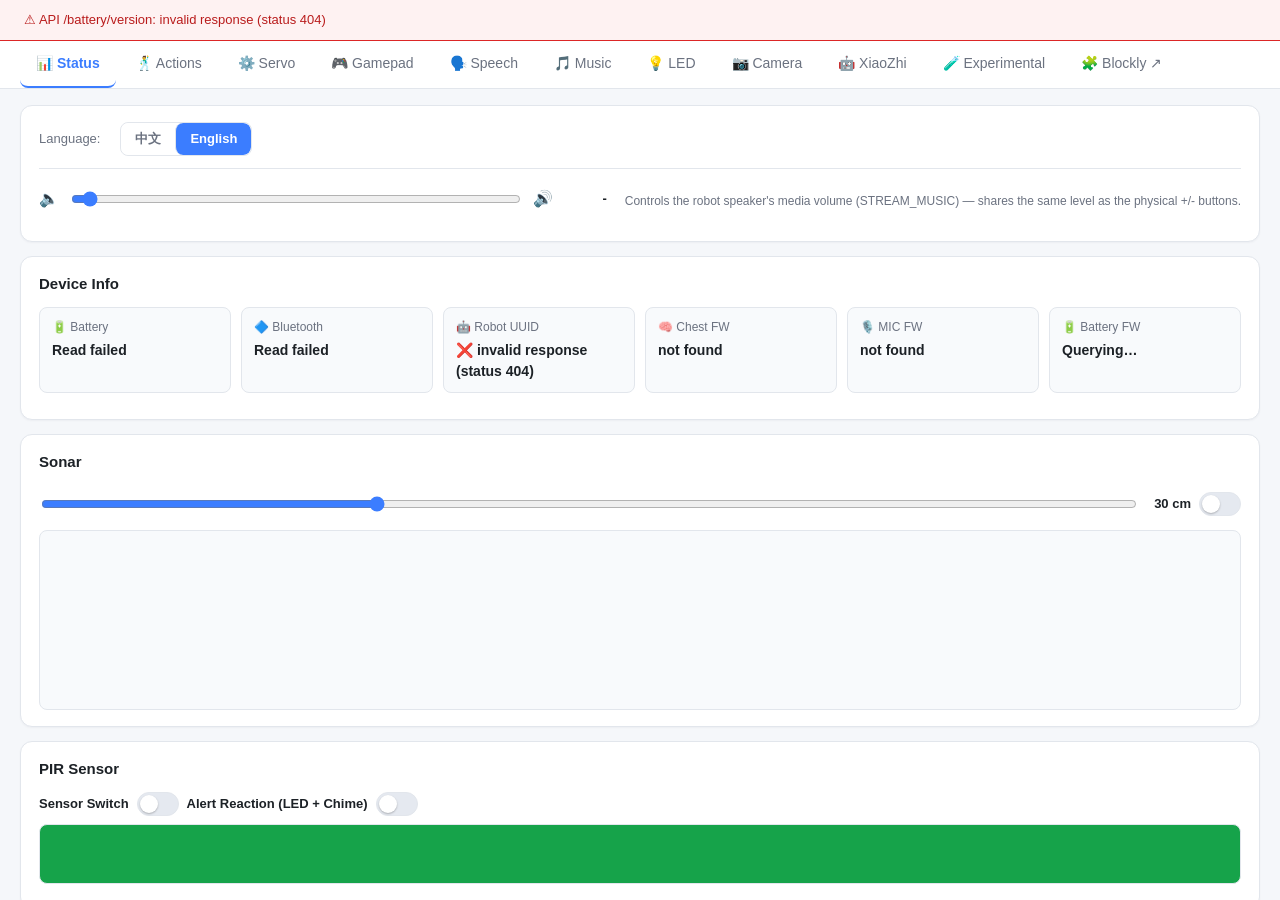
==== commit c43fc0a1: "Merge upstream-main (b6fe8be, 33 commits) into the fork build branch (alpha2-brain#148) Slice 1 of a" ====
--- a/app/src/main/assets/web/index.html
+++ b/app/src/main/assets/web/index.html
@@ -4,7 +4,7 @@
 <meta charset="UTF-8">
 <meta name="viewport" content="width=device-width, initial-scale=1.0, viewport-fit=cover">
 <title>Open Alpha2</title>
-<link rel="stylesheet" href="style.css?v=20261001e">
+<link rel="stylesheet" href="style.css?v=20261031a">
 </head>
 <body>
 
@@ -14,14 +14,14 @@
      when auth is disabled, so the default behavior does not change. -->
 <div id="panelLockOverlay">
   <div class="panel-lock-card">
-    <h2>🔐 Panel Locked</h2>
-    <p class="hint">Auth is enabled — enter the token to show the panel.</p>
+    <h2>🔐 面板已鎖定 / Panel Locked</h2>
+    <p class="hint">認證已啟用，輸入 Token 解鎖先會顯示面板。<br>Auth is enabled — enter the token to show the panel.</p>
     <div class="row">
       <input id="panelLockInput" type="password" autocomplete="off" style="flex:1"
-             placeholder="Token (8–64 chars A-Za-z0-9/-/_)"
+             placeholder="Token（8–64 字元英數/-/_）/ Token (8–64 chars A-Za-z0-9/-/_)"
              onkeydown="if(event.key==='Enter')panelLockUnlock()">
-      <button class="secondary" onclick="togglePwVisibility('panelLockInput', this)" title="Show input">👁️</button>
-      <button onclick="panelLockUnlock()">Unlock</button>
+      <button class="secondary" onclick="togglePwVisibility('panelLockInput', this)" title="顯示輸入 / Show input">👁️</button>
+      <button onclick="panelLockUnlock()">解鎖 / Unlock</button>
     </div>
     <p id="panelLockMsg" class="hint"></p>
   </div>
@@ -30,17 +30,17 @@
 <div id="errorBanner" class="error-banner"></div>
 
 <nav class="tab-bar" id="navAlpha2" data-backend-nav="alpha2">
-  <button class="tab-btn active" data-tab="tab-status" onclick="switchTab('tab-status')" data-i18n="nav_status">📊 Status</button>
-  <button class="tab-btn" data-tab="tab-actions" onclick="switchTab('tab-actions')" data-i18n="nav_actions">🕺 Actions</button>
-  <button class="tab-btn" data-tab="tab-servo" onclick="switchTab('tab-servo')" data-i18n="nav_servo">⚙️ Servo</button>
-  <button class="tab-btn" data-tab="tab-gamepad" onclick="switchTab('tab-gamepad')" data-i18n="nav_gamepad">🎮 Gamepad</button>
-  <button class="tab-btn" data-tab="tab-speech" onclick="switchTab('tab-speech')" data-i18n="nav_speech">🗣️ Speech</button>
-  <button class="tab-btn" data-tab="tab-music" onclick="switchTab('tab-music')" data-i18n="nav_music">🎵 Music</button>
+  <button class="tab-btn active" data-tab="tab-status" onclick="switchTab('tab-status')" data-i18n="nav_status">📊 狀態</button>
+  <button class="tab-btn" data-tab="tab-actions" onclick="switchTab('tab-actions')" data-i18n="nav_actions">🕺 動作</button>
+  <button class="tab-btn" data-tab="tab-servo" onclick="switchTab('tab-servo')" data-i18n="nav_servo">⚙️ 舵機</button>
+  <button class="tab-btn" data-tab="tab-gamepad" onclick="switchTab('tab-gamepad')" data-i18n="nav_gamepad">🎮 手柄</button>
+  <button class="tab-btn" data-tab="tab-speech" onclick="switchTab('tab-speech')" data-i18n="nav_speech">🗣️ 語音</button>
+  <button class="tab-btn" data-tab="tab-music" onclick="switchTab('tab-music')" data-i18n="nav_music">🎵 音樂</button>
   <button class="tab-btn" data-tab="tab-led" onclick="switchTab('tab-led')" data-i18n="nav_led">💡 LED</button>
-  <button class="tab-btn" data-tab="tab-camera" onclick="switchTab('tab-camera')" data-i18n="nav_camera">📷 Camera</button>
-  <button class="tab-btn" data-tab="tab-xiaozhi" onclick="switchTab('tab-xiaozhi')" data-i18n="nav_xiaozhi">🤖 XiaoZhi</button>
-  <button class="tab-btn" data-tab="tab-advanced" onclick="switchTab('tab-advanced')" data-i18n="nav_advanced">🧪 Experimental</button>
-  <a class="tab-btn tab-btn-link" href="blockly.html" target="_blank" rel="noopener" title="Open Blockly visual programming in a new tab" data-i18n="nav_blockly_title" data-i18n-attr="title"><span data-i18n="nav_blockly">🧩 Blockly ↗</span></a>
+  <button class="tab-btn" data-tab="tab-camera" onclick="switchTab('tab-camera')" data-i18n="nav_camera">📷 相機</button>
+  <button class="tab-btn" data-tab="tab-xiaozhi" onclick="switchTab('tab-xiaozhi')" data-i18n="nav_xiaozhi">🤖 小智</button>
+  <button class="tab-btn" data-tab="tab-advanced" onclick="switchTab('tab-advanced')" data-i18n="nav_advanced">🧪 實驗</button>
+  <a class="tab-btn tab-btn-link" href="blockly.html" target="_blank" rel="noopener" title="在新分頁開啟 Blockly 積木編程" data-i18n="nav_blockly_title" data-i18n-attr="title"><span data-i18n="nav_blockly">🧩 積木編程 ↗</span></a>
 </nav>
 
 <main>
@@ -50,7 +50,7 @@
   <div id="tab-status" class="tab-page active">
     <section class="card">
       <div class="backend-switch-inline">
-        <span class="backend-switch-label" data-i18n="lang_switch_label">Language:</span>
+        <span class="backend-switch-label" data-i18n="lang_switch_label">語言：</span>
         <span class="lang-toggle">
           <button type="button" data-ui-lang-btn="zh" onclick="setUiLanguage('zh')">中文</button>
           <button type="button" data-ui-lang-btn="en" onclick="setUiLanguage('en')">English</button>
@@ -62,39 +62,43 @@
                oninput="onVolumeSliderInput(this.value)" onchange="setVolume(this.value)">
         <span class="volume-icon">🔊</span>
         <span id="volumeVal" class="volume-val">-</span>
-        <span class="hint" data-i18n="volume_hint" style="margin-left:8px">Controls the robot speaker's media volume (STREAM_MUSIC) — shares the same level as the physical +/- buttons.</span>
+        <span class="hint" data-i18n="volume_hint" style="margin-left:8px">控制機械人喇叭的媒體音量 (STREAM_MUSIC)，和實體 +/- 按鈕共用同一個音量。</span>
        </div>
     </section>
 
     <section class="card">
-      <h2 data-i18n="device_info_heading">Device Info</h2>
+      <h2 data-i18n="device_info_heading">裝置資訊</h2>
       <div class="device-grid">
         <div class="device-tile">
-          <div class="device-label" data-i18n="device_battery">🔋 Battery</div>
+          <div class="device-label" data-i18n="device_battery">🔋 電池</div>
           <div id="batteryOut" class="device-value">-</div>
         </div>
         <div class="device-tile">
-          <div class="device-label" data-i18n="device_wifi">📶 WiFi</div>
-          <div id="wifiOut" class="device-value">-</div>
+          <div class="device-label" data-i18n="device_bluetooth">🔷 藍牙</div>
+          <div id="btOut" class="device-value">-</div>
         </div>
         <div class="device-tile">
-          <div class="device-label" data-i18n="device_bluetooth">🔷 Bluetooth</div>
-          <div id="btOut" class="device-value">-</div>
-        </div>
-        <div class="device-tile">
-          <div class="device-label" data-i18n="device_uuid">🤖 Robot UUID</div>
+          <div class="device-label" data-i18n="device_uuid">🤖 機械人 UUID</div>
           <!-- Show the UUID directly: the page queries it on load (requestUuid). -->
           <div id="uuidOut" class="device-value" data-i18n="uuid_querying_hint">-</div>
         </div>
         <div class="device-tile">
-          <div class="device-label" data-i18n="device_chest_fw">🧠 Chest FW</div>
+          <div class="device-label" data-i18n="device_chest_fw">🧠 胸板固件</div>
           <div id="chestFwOut" class="device-value">-</div>
         </div>
-      </div>
-    </section>
-
-    <section class="card">
-      <h2 data-i18n="sonar_heading">Sonar</h2>
+        <div class="device-tile">
+          <div class="device-label" data-i18n="device_mic_fw">🎙️ MIC 固件</div>
+          <div id="micFwOut" class="device-value">-</div>
+        </div>
+        <div class="device-tile">
+          <div class="device-label" data-i18n="device_battery_fw">🔋 電池固件</div>
+          <div id="batteryFwOut" class="device-value">-</div>
+        </div>
+      </div>
+    </section>
+
+    <section class="card">
+      <h2 data-i18n="sonar_heading">聲納</h2>
       <div class="row">
         <input id="sonarDist" type="range" min="0" max="100" value="30"
                oninput="onSonarSliderInput(this.value)" onchange="configureSonar(this.value)" style="flex:1">
@@ -109,21 +113,21 @@
       <canvas id="sonarChart" class="accel-chart" width="900" height="160"></canvas>
     </section>
 
-    <!-- PIR card: sensor toggle + alert reaction toggle + indicator, via chest_setPirSensorEnabled()
-         (chest serial cmd=72). The backend publishes the "alpha2_pir_state" event. The frontend
-         does not need the path behind it. Indicator id: alpha2PirIndicator (see app-status.js onAlpha2PirState()).
-         The alert reaction (red light + the "Heaven" ringtone) runs through MainActivity#applyAlpha2PirLedAndSound().
-         Off by default. -->
-    <section class="card">
-      <h2 data-i18n="alpha2_pir_heading">PIR Sensor</h2>
-      <div class="row">
-        <label class="switch-label"><span data-i18n="alpha2_pir_switch_label">Sensor Switch</span>
+    <!-- PIR card：toggle 開關＋警示反應開關＋指示燈，用 chest_setPirSensorEnabled()
+         (chest serial cmd=72)。後端 publish "alpha2_pir_state" event，前端不用理背後路徑。
+         indicator id: alpha2PirIndicator（見 app-status.js onAlpha2PirState()）。
+         警示反應（紅燈＋"Heaven" 鈴聲）經 MainActivity#applyAlpha2PirLedAndSound() 實現，
+         預設關。alpha2_10002 冇 PIR，app-status.js 會將成張卡收埋。 -->
+    <section class="card" id="pirCard">
+      <h2 data-i18n="alpha2_pir_heading">PIR 感應器</h2>
+      <div class="row">
+        <label class="switch-label"><span data-i18n="alpha2_pir_switch_label">感應器開關</span>
           <span class="toggle-switch">
             <input type="checkbox" id="alpha2Pir" onchange="alpha2SetPir()">
             <span class="toggle-track"></span>
           </span>
         </label>
-        <label class="switch-label"><span data-i18n="alpha2_pir_alert_label">Alert Reaction (LED + Chime)</span>
+        <label class="switch-label"><span data-i18n="alpha2_pir_alert_label">警示反應 (LED+鈴聲)</span>
           <span class="toggle-switch">
             <input type="checkbox" id="alpha2PirAlertEnabled" onchange="alpha2SetPirAlertEnabled()">
             <span class="toggle-track"></span>
@@ -140,7 +144,7 @@
          robot SDK version (see MainActivity#onSensorChanged()/EventBus "accel"
          event). -->
     <section class="card" id="accelCard">
-      <h2 data-i18n="accel_heading">Accelerometer</h2>
+      <h2 data-i18n="accel_heading">加速度計</h2>
       <div class="row">
         <label class="switch-label">
           <span class="toggle-switch">
@@ -166,7 +170,7 @@
             <span class="toggle-track"></span>
           </span>
         </label>
-        <span data-i18n="tilt_led_toggle_label">4-direction tilt lights up head/eye LED</span>
+        <span data-i18n="tilt_led_toggle_label">4角度傾側著頭/眼LED</span>
       </div>
       <p class="hint" id="tiltLedHint"></p>
     </section>
@@ -175,44 +179,127 @@
   <!-- ============ TAB: ACTIONS ============ -->
   <div id="tab-actions" class="tab-page">
     <section class="card">
-      <h2 data-i18n="actions_heading">Actions</h2>
-      <div class="row">
-        <button onclick="loadActionList()" data-i18n="actions_load_btn">Load Action List</button>
+      <h2 data-i18n="actions_heading">動作 (Actions)</h2>
+      <div class="row">
+        <button onclick="loadActionList()" data-i18n="actions_load_btn">取得動作列表</button>
       </div>
       <div id="actionSubTabBar" class="sub-tab-bar"></div>
       <div id="actionSubSubTabBar" class="sub-tab-bar sub-sub-tab-bar"></div>
       <div id="actionList" class="chip-list">-</div>
       <div class="row">
-        <input id="actionName" placeholder="Action name e.g. ACT0" data-i18n="action_name_placeholder" data-i18n-attr="placeholder">
-        <button onclick="playAction()" data-i18n="action_play_btn">Play</button>
-        <button onclick="stopAction()" data-i18n="action_stop_btn">Stop</button>
-        <label data-i18n="action_speed_label">Speed</label>
-        <select id="actionSpeed" onchange="setActionSpeed()">
-          <option value="0.5">0.5x</option>
-          <option value="0.67">0.67x</option>
-          <option value="1" selected>1x</option>
-          <option value="1.5">1.5x</option>
-          <option value="2">2x</option>
-        </select>
+        <input id="actionName" placeholder="動作名稱 e.g. ACT0" data-i18n="action_name_placeholder" data-i18n-attr="placeholder">
+        <button onclick="playAction()" data-i18n="action_play_btn">播放</button>
+        <button onclick="stopAction()" data-i18n="action_stop_btn">停止</button>
+        <label data-i18n="action_speed_label">變速</label>
+        <input id="actionSpeed" type="range" min="0.5" max="2" step="0.1" value="1"
+               style="width:140px"
+               oninput="document.getElementById('actionSpeedVal').textContent=Number(this.value).toFixed(1)+'x'"
+               onchange="setActionSpeed()">
+        <span id="actionSpeedVal">1.0x</span>
+        <button class="secondary" onclick="resetActionSpeed()">x1.0</button>
+      </div>
+    </section>
+
+    <section class="card" id="walkCard">
+      <h2 data-i18n="walk_card_heading">🚶 向前行／向後行（按住）</h2>
+      <div class="row" style="align-items:center">
+        <button id="walkHoldBtn" style="min-width:150px;min-height:56px;font-size:1.1em;touch-action:none;user-select:none;-webkit-user-select:none"
+                data-i18n="walk_card_hold">按住向前行</button>
+        <button id="walkBackBtn" style="min-width:150px;min-height:56px;font-size:1.1em;touch-action:none;user-select:none;-webkit-user-select:none"
+                data-i18n="walk_card_hold_back">按住向後行</button>
+        <span id="walkState" class="hint"></span>
+      </div>
+      <div class="row" style="align-items:center">
+        <label><span data-i18n="walk_card_speed">速度</span>
+          <input type="range" id="walkSpeed" min="1" max="2" step="0.1" value="1" style="vertical-align:middle">
+          <span id="walkSpeedVal">1.0x</span></label>
       </div>
     </section>
   </div>
 
   <!-- ============ TAB: SERVO ============ -->
   <div id="tab-servo" class="tab-page">
-    <section class="card">
-      <h2 data-i18n="servo_heading">Servos (1–22)</h2>
-      <p class="hint" data-i18n="servo_hint">Drag a slider and release to send — values are auto-clamped to a safe range.</p>
-      <div class="row">
-        <label data-i18n="servo_time_label">Time (ms):</label>
+    <!-- IK 動作：全部 slider 由開機企姿（robotStandup）開始，0=企姿、100=已測試 pose；
+         蹲仰（大笑 −／蹲下 +）、蹲劈（蹲式 −／左右一字馬 +）、前後一字馬，
+         以及踢腿／側弓步／半蹲／屈臂前伸係帶符號
+         （-100＝另一邊／鏡像、+100＝原方向，0＝企姿，同 ubx-player.html 一樣）。
+         拖動設定目標，機械人每 120ms 行 10%（0→100 約 1200ms 均速），
+         每步預覽＋送 /api/servo/all；無關舵機保持目前／手動值。
+         蹲下只郁腳 7-16；蹲式／左右一字馬郁腳 7-16 + 肩 roll 2/5；
+         前後一字馬郁腳 7-16 + 肩 pitch 1/4；大笑／踢腿郁 1-16；
+         側弓步／半蹲／屈臂前伸用官方單關鍵幀 20 軸 pose。
+         放手唔會跳，會繼續行到目標。
+         「直接轉移」閂：切換動作先回企姿；開：A pose 直接均速過渡去 B pose。 -->
+    <section class="card" id="ikCard">
+      <h2 data-i18n="ik_heading">IK 動作</h2>
+      <div class="row" style="margin-top:0; justify-content:space-between;">
+        <button class="secondary" onclick="ikResetAll()" data-i18n="ik_reset">↩ 開機企姿</button>
+        <label class="switch-label">
+          <span data-i18n="ik_direct_label">直接轉移</span>
+          <span class="toggle-switch">
+            <input type="checkbox" id="ikDirectToggle" onchange="ikSetDirectMode(this.checked)">
+            <span class="toggle-track"></span>
+          </span>
+        </label>
+      </div>
+      <div class="ik-row">
+        <span data-i18n="ik_squat_lean">蹲仰</span>
+        <input type="range" id="ikLaughSquat" min="-100" max="100" step="1" value="0"
+               oninput="onIkComboSlider('ikLaughSquat', this.value, event)" onchange="onIkComboSliderCommit('ikLaughSquat', this.value, event)">
+        <b id="ikLaughSquatVal" class="mono">0</b>
+      </div>
+      <div class="ik-row">
+        <span data-i18n="ik_squat_split">蹲劈</span>
+        <input type="range" id="ikYSplit" min="-100" max="100" step="1" value="0"
+               oninput="onIkComboSlider('ikYSplit', this.value, event)" onchange="onIkComboSliderCommit('ikYSplit', this.value, event)">
+        <b id="ikYSplitVal" class="mono">0</b>
+      </div>
+      <div class="ik-row">
+        <span data-i18n="ik_kick">踢腿</span>
+        <input type="range" id="ikKick" min="-100" max="100" step="1" value="0"
+               oninput="onIkSlider('kick', this.value, event)" onchange="onIkSliderCommit('kick', this.value, event)">
+        <b id="ikKickVal" class="mono">0</b>
+      </div>
+      <div class="ik-row">
+        <span data-i18n="ik_sirius">側弓步</span>
+        <input type="range" id="ikSirius" min="-100" max="100" step="1" value="0"
+               oninput="onIkSlider('sirius', this.value, event)" onchange="onIkSliderCommit('sirius', this.value, event)">
+        <b id="ikSiriusVal" class="mono">0</b>
+      </div>
+      <div class="ik-row">
+        <span data-i18n="ik_hulu">半蹲</span>
+        <input type="range" id="ikHulu" min="-100" max="100" step="1" value="0"
+               oninput="onIkSlider('hulu', this.value, event)" onchange="onIkSliderCommit('hulu', this.value, event)">
+        <b id="ikHuluVal" class="mono">0</b>
+      </div>
+      <div class="ik-row">
+        <span data-i18n="ik_hamlet">屈臂前伸</span>
+        <input type="range" id="ikHamlet" min="-100" max="100" step="1" value="0"
+               oninput="onIkSlider('hamlet', this.value, event)" onchange="onIkSliderCommit('hamlet', this.value, event)">
+        <b id="ikHamletVal" class="mono">0</b>
+      </div>
+      <div class="ik-row">
+        <span data-i18n="ik_split_fb">前後一字馬</span>
+        <input type="range" id="ikSplitFB" min="-100" max="100" step="1" value="0"
+               oninput="onIkComboSlider('ikSplitFB', this.value, event)" onchange="onIkComboSliderCommit('ikSplitFB', this.value, event)">
+        <b id="ikSplitFBVal" class="mono">0</b>
+      </div>
+      <p id="ikStatus" class="hint"></p>
+    </section>
+
+    <section class="card">
+      <h2 data-i18n="servo_heading">舵機 (Servos, 1–22)</h2>
+      <p class="hint" data-i18n="servo_hint">拖動滑桿即時跟隨（約 8Hz），放手用時間欄完成；數值自動限制在安全範圍內。</p>
+      <div class="row">
+        <label data-i18n="servo_time_label">時間(ms)：</label>
         <input id="servoAllTime" type="number" min="20" value="1000" style="width:90px">
-        <button class="secondary" onclick="resetServoGrid()" data-i18n="servo_reset_btn">Reset All to Home</button>
-      </div>
-      <div class="row">
-        <button onclick="servoReadAllAngles()" data-i18n="servo_read_all_btn">📖 Read all</button>
+        <button class="secondary" onclick="resetServoGrid()" data-i18n="servo_reset_btn">全部回到原位</button>
+      </div>
+      <div class="row">
+        <button onclick="servoReadAllAngles()" data-i18n="servo_read_all_btn">📖 讀取全部</button>
         <span id="servoReadStatus" class="hint"></span>
       </div>
-      <p class="hint" data-i18n="servo_read_hint">Reads one or all live servo angles (0x17 read-only, no write-back) into their rows; unreadable joints show -. All takes ~1s; keep the robot secured.</p>
+      <p class="hint" data-i18n="servo_read_hint">讀指定一顆或一次過讀全部舵機即時角度（0x17 純讀，唔寫回），顯示在對應行右邊；讀不到顯示 -。全部約 1 秒，讀取時請固定好機械人。</p>
       <div id="servoGroups"></div>
     </section>
   </div>
@@ -220,37 +307,38 @@
   <!-- ============ TAB: GAMEPAD (BT gamepad/keyboard, mapping shared on both ends) ============ -->
   <div id="tab-gamepad" class="tab-page">
     <section class="card">
-      <h2 data-i18n="gamepad_manage_heading">🎮 Bluetooth + Devices</h2>
-      <div class="row">
-        <label class="switch-label"><span data-i18n="gamepad_bt_toggle">Bluetooth</span>
+      <h2 data-i18n="gamepad_manage_heading">🔷 藍牙</h2>
+      <div class="row">
+        <label class="switch-label"><span data-i18n="gamepad_bt_toggle">藍牙開關</span>
           <span class="toggle-switch">
             <input type="checkbox" id="gamepadBtToggle" onchange="gamepadBtToggle()">
             <span class="toggle-track"></span>
           </span>
         </label>
-        <button class="secondary" onclick="gamepadScan()" data-i18n="gamepad_scan_btn">🔍 Scan</button>
+        <button class="secondary" onclick="gamepadScan()" data-i18n="gamepad_scan_btn">🔍 掃描</button>
         <span id="gamepadScanState" class="hint"></span>
       </div>
       <div id="gamepadFoundOut"></div>
     </section>
 
     <section class="card">
-      <h2 data-i18n="gamepad_pad_card_heading">🎮 Gamepad</h2>
-      <div class="row">
-        <label class="switch-label"><span data-i18n="gamepad_input_pad_toggle">Direct gamepad</span>
+      <h2 data-i18n="gamepad_pad_card_heading">🎮 手柄</h2>
+      <div class="row">
+        <label class="switch-label"><span data-i18n="gamepad_input_pad_toggle">直連手柄</span>
           <span class="toggle-switch">
             <input type="checkbox" id="gamepadInputPadToggle" onchange="gamepadInputToggle('pad')" checked>
             <span class="toggle-track"></span>
           </span>
         </label>
-        <label class="switch-label"><span data-i18n="gamepad_mapping_show_pad">Mapping</span>
+        <label class="switch-label"><span data-i18n="gamepad_mapping_show_pad">映射表</span>
           <span class="toggle-switch">
             <input type="checkbox" id="gamepadMappingPadToggle" onchange="gamepadMappingToggle('pad')">
             <span class="toggle-track"></span>
           </span>
         </label>
-      </div>
-      <!-- Gamepad diagram (hardwaretester-style live light-up: direct pad keys light over WebSocket) -->
+        <button class="secondary" id="gamepadPadFsBtn" onclick="gamepadToggleFullscreen('pad')" data-i18n="gamepad_fullscreen_btn">⛶ 全屏</button>
+      </div>
+      <!-- 手柄示意（hardwaretester 風即時亮燈：直連手柄按鍵經 WebSocket 亮；圖上掣可直接撳，搖桿可拖，見 gamepadBindDiagrams） -->
       <div class="gp-pad" id="gpPadDiagram">
         <div class="gp-shoulders">
           <div class="gp-sh" id="gpcap-l2">L2</div>
@@ -279,56 +367,57 @@
           <div><div class="gp-stick"><div class="gp-nub" id="gpnub-r"></div></div><div class="gp-stick-label">R</div></div>
         </div>
       </div>
-      <p class="hint" data-i18n="gamepad_pad_card_hint">Direct pad presses light up live (via WebSocket); right stick moves the dot. Defaults: D-pad gaits, A stops.</p>
-      <div class="row">
-        <span data-i18n="gamepad_last_label">Last key:</span>
+      <p class="hint" data-i18n="gamepad_pad_card_hint">直連手柄按鍵即時亮燈（經 WebSocket）；圖上掣可直接撳，搖桿可拖。默認映射：十字步態，A 停止。</p>
+      <div class="row">
+        <span data-i18n="gamepad_last_label">最後按鍵：</span>
         <span id="gamepadLastOut" class="device-value">-</span>
       </div>
       <div id="gamepadMappingPadWrap">
         <div class="row" style="justify-content:space-between;align-items:center">
-          <h3 style="margin:0" data-i18n="gamepad_mapping_pad_heading">🎮 Gamepad mapping</h3>
+          <h3 style="margin:0" data-i18n="gamepad_mapping_pad_heading">🎮 手柄映射</h3>
           <span>
-            <button onclick="gamepadSaveAll('pad')" data-i18n="gamepad_save_all_btn">💾 Save all</button>
-            <button class="secondary" onclick="gamepadResetMapping('pad')" data-i18n="gamepad_reset_btn">↩ Defaults</button>
-          </span>
-        </div>
-        <p class="hint" data-i18n="gamepad_mapping_pad_hint">Same names hold separate values per side. Saved on robot.</p>
+            <button onclick="gamepadSaveAll('pad')" data-i18n="gamepad_save_all_btn">💾 存全部</button>
+            <button class="secondary" onclick="gamepadResetMapping('pad')" data-i18n="gamepad_reset_btn">↩ 回預設</button>
+          </span>
+        </div>
+        <p class="hint" data-i18n="gamepad_mapping_pad_hint">同名鍵兩邊獨立值；每鍵按 + 可加多個動作（一次過順序做晒），IK 用 +／− 撳住連走；改完即存機器人（重啟保留）。</p>
         <div id="gamepadMappingPadGrid"></div>
       </div>
     </section>
 
     <section class="card">
-      <h2 data-i18n="gamepad_kb_card_heading">⌨️ Keyboard</h2>
-      <div class="row">
-        <label class="switch-label"><span data-i18n="gamepad_input_kb_toggle">Direct keyboard</span>
+      <h2 data-i18n="gamepad_kb_card_heading">⌨️ 鍵盤</h2>
+      <div class="row">
+        <label class="switch-label"><span data-i18n="gamepad_input_kb_toggle">直連鍵盤</span>
           <span class="toggle-switch">
             <input type="checkbox" id="gamepadInputKbToggle" onchange="gamepadInputToggle('kb')" checked>
             <span class="toggle-track"></span>
           </span>
         </label>
-        <label class="switch-label"><span data-i18n="gamepad_mapping_show_kb">Mapping</span>
+        <label class="switch-label"><span data-i18n="gamepad_mapping_show_kb">映射表</span>
           <span class="toggle-switch">
             <input type="checkbox" id="gamepadMappingKbToggle" onchange="gamepadMappingToggle('kb')">
             <span class="toggle-track"></span>
           </span>
         </label>
-      </div>
-      <!-- Full keyboard diagram (built by JS, direct key presses light live, see gamepadBuildKeyboardDiagram) -->
+        <button class="secondary" id="gamepadKbFsBtn" onclick="gamepadToggleFullscreen('kb')" data-i18n="gamepad_fullscreen_btn">⛶ 全屏</button>
+      </div>
+      <!-- 全鍵盤示意（JS 生成，直連鍵盤撳鍵即時亮燈＋圖上鍵可直接撳，見 gamepadBuildKeyboardDiagram／gamepadBindDiagrams） -->
       <div class="kb-board" id="kbBoardDiagram"></div>
-      <p class="hint" data-i18n="gamepad_kb_card_hint">Direct keyboard presses light up live (via WebSocket); letters/digits as-is + control keys all mappable; a/b/x/y share names with pad but hold own values.</p>
-      <div class="row">
-        <span data-i18n="gamepad_last_label">Last key:</span>
+      <p class="hint" data-i18n="gamepad_kb_card_hint">直連鍵盤按鍵即時亮燈（經 WebSocket）；圖上鍵可直接撳。字母數字原樣＋控制鍵全覆蓋可映射，a/b/x/y 同手柄同名但獨立值。</p>
+      <div class="row">
+        <span data-i18n="gamepad_last_label">最後按鍵：</span>
         <span id="gamepadKbLastOut" class="device-value">-</span>
       </div>
       <div id="gamepadMappingKbWrap">
         <div class="row" style="justify-content:space-between;align-items:center">
-          <h3 style="margin:0" data-i18n="gamepad_mapping_kb_heading">⌨️ Keyboard mapping</h3>
+          <h3 style="margin:0" data-i18n="gamepad_mapping_kb_heading">⌨️ 鍵盤映射</h3>
           <span>
-            <button onclick="gamepadSaveAll('kb')" data-i18n="gamepad_save_all_btn">💾 Save all</button>
-            <button class="secondary" onclick="gamepadResetMapping('kb')" data-i18n="gamepad_reset_btn">↩ Defaults</button>
-          </span>
-        </div>
-        <p class="hint" data-i18n="gamepad_mapping_kb_hint">Same names hold separate values per side. Saved on robot.</p>
+            <button onclick="gamepadSaveAll('kb')" data-i18n="gamepad_save_all_btn">💾 存全部</button>
+            <button class="secondary" onclick="gamepadResetMapping('kb')" data-i18n="gamepad_reset_btn">↩ 回預設</button>
+          </span>
+        </div>
+        <p class="hint" data-i18n="gamepad_mapping_kb_hint">同名鍵兩邊獨立值；每鍵按 + 可加多個動作（一次過順序做晒），IK 用 +／− 撳住連走；改完即存機器人（重啟保留）。</p>
         <div id="gamepadMappingKbGrid"></div>
       </div>
     </section>
@@ -343,7 +432,7 @@
          matcher (1000 entries per language, Han characters pick the language). A hit triggers
         TTS plus an action. The call below is speech/semantic_simulate, answered by Android built-in TTS (see MainActivity.speakAndroidTts()). -->
     <section class="card">
-      <h2 data-i18n="speech_chat_heading">💬 Conversation</h2>
+      <h2 data-i18n="speech_chat_heading">💬 對話界面</h2>
       <!-- Vosk listening indicator (green = listening, gray = other): keep it in this row. Do not
           put it in the h2 above, because applyUiLanguage overwrites its full textContent. -->
       <div class="row" style="margin-bottom:-4px">
@@ -351,10 +440,10 @@
       </div>
       <div id="speechChatLog" class="event-log" style="min-height:200px"></div>
       <div class="row">
-        <input id="speechChatTextInput" placeholder="Type to simulate an ASR result…" data-i18n="speech_chat_text_placeholder" data-i18n-attr="placeholder" autocomplete="off" style="flex:2" onkeydown="if(event.key==='Enter'){sendSpeechChatText();}">
-        <button id="speechChatSendBtn" onclick="sendSpeechChatText()" data-i18n="speech_chat_send_btn">Send</button>
-        <button class="secondary" onclick="clearSpeechChatLog()" data-i18n="speech_chat_clear_btn">Clear</button>
-        <button class="danger-btn" onclick="xiaozhiStopAll()" data-i18n="xiaozhi_stop_all_btn">⏹ Stop All</button>
+        <input id="speechChatTextInput" placeholder="打字模擬 ASR 辨識結果…" data-i18n="speech_chat_text_placeholder" data-i18n-attr="placeholder" autocomplete="off" style="flex:2" onkeydown="if(event.key==='Enter'){sendSpeechChatText();}">
+        <button id="speechChatSendBtn" onclick="sendSpeechChatText()" data-i18n="speech_chat_send_btn">送出</button>
+        <button class="secondary" onclick="clearSpeechChatLog()" data-i18n="speech_chat_clear_btn">清空</button>
+        <button class="danger-btn" onclick="xiaozhiStopAll()" data-i18n="xiaozhi_stop_all_btn">⏹ 全部停止</button>
       </div>
     </section>
 
@@ -363,12 +452,12 @@
         model and starts listening. A finished sentence enters the chat pipeline through asr_result
         (bubble + semantic match + TTS + action), and partial results show live below. Recognition stays inside the question library (Chinese becomes Simplified first, see VoskController). -->
     <section class="card" id="voskCard">
-      <h2 data-i18n="vosk_heading">🎙️ Speech Recognition (Vosk offline)</h2>
-      <p class="hint" data-i18n="vosk_hint">Put models at sdcard top level (e.g. vosk-model-small-cn-0.22), auto-detected on page load, not bundled. Loading takes seconds + ~200MB RAM, one at a time.</p>
+      <h2 data-i18n="vosk_heading">🎙️ 語音辨識 (Vosk 離線)</h2>
+      <p class="hint" data-i18n="vosk_hint">模型放 sdcard 頂層（如 vosk-model-small-cn-0.22），開啟頁面自動偵測，不跟 App。載入需幾秒＋約 200MB 記憶體，一次一個。</p>
       <!-- One button per downloaded model (the name follows the panel language, see app-vosk.js voskLangName).
            Only one model is active at a time: the active button is blue, the rest are gray. A press stops the old model first, then loads and starts listening. -->
       <div class="row">
-        <label data-i18n="vosk_model_label">Model:</label>
+        <label data-i18n="vosk_model_label">模型：</label>
         <div id="voskModelBtns" style="flex:1; display:flex; gap:6px; flex-wrap:wrap"></div>
       </div>
       <!-- Show buttons only for downloaded models: blue = listening (press again to stop and turn gray), gray = press to load and start listening. Downloads live in the advanced tab (resource download card). -->
@@ -376,41 +465,57 @@
       <p class="hint" style="margin-top:6px" id="voskStatusOut">—</p>
     </section>
     <section class="card">
-      <h2 data-i18n="tts_heading">Speech / TTS</h2>
+      <h2 data-i18n="tts_heading">語音 / TTS</h2>
       <!-- TTS manual/auto pick (the switch sits above the three rows): on = manual pick, the engine/
            language/voice rows appear (default, current behavior unchanged). Off = follow the active Vosk
            model automatically and hide the rows. Backend: TtsCenter with the follow switch, plus speech/cur_tts_follow_vosk and speech/set_tts_follow_vosk. -->
       <div class="row" id="ttsFollowVoskRow">
-        <label class="switch-label"><span data-i18n="tts_follow_vosk_label">✋ Manual selection</span>
+        <label class="switch-label"><span data-i18n="tts_follow_vosk_label">✋ 手動選擇</span>
           <span class="toggle-switch">
             <input type="checkbox" id="ttsFollowVoskToggle" onchange="setTtsFollowVosk()">
             <span class="toggle-track"></span>
           </span>
         </label>
       </div>
-      <p class="hint" data-i18n="tts_follow_vosk_hint">On = pick language/voice manually; off = auto-follow the Vosk pack</p>
+      <p class="hint" data-i18n="tts_follow_vosk_hint">開＝手動選擇語言／聲音；關＝自動跟 Vosk 語言包走</p>
       <p class="hint" id="ttsFollowVoskStatus"></p>
       <!-- TTS uses only the Android built-in engine. The engine/language selectors stay visible. -->
       <div class="row" id="ttsAndroidEngineRow">
-        <label for="ttsAndroidEngineSelect" data-i18n="tts_android_engine_label">TTS Engine:</label>
+        <label for="ttsAndroidEngineSelect" data-i18n="tts_android_engine_label">TTS 引擎：</label>
         <select id="ttsAndroidEngineSelect" onchange="setAndroidTtsEngine()" style="flex:1"></select>
       </div>
       <!-- Android TTS language picker: the language list follows the selected engine. Reload the
            language list after a new engine is chosen. -->
       <div class="row" id="ttsAndroidLangRow">
-        <label for="ttsAndroidLangSelect" data-i18n="tts_android_lang_label">Language:</label>
+        <label for="ttsAndroidLangSelect" data-i18n="tts_android_lang_label">語言：</label>
         <select id="ttsAndroidLangSelect" onchange="setAndroidTtsLang()" style="flex:1"></select>
       </div>
       <!-- Voice picker: it appears after a concrete language is chosen, because each language has
            different voices (fetch them per lang through speech/tts_voices, see app-speech.js loadAndroidTtsVoices). -->
       <div class="row" id="ttsAndroidVoiceRow" style="display:none">
-        <label for="ttsAndroidVoiceSelect" data-i18n="tts_android_voice_label">Voice:</label>
+        <label for="ttsAndroidVoiceSelect" data-i18n="tts_android_voice_label">聲音：</label>
         <select id="ttsAndroidVoiceSelect" onchange="setAndroidTtsVoice()" style="flex:1"></select>
       </div>
-      <div class="row">
-        <input id="ttsText" placeholder="Text to speak" data-i18n="tts_text_placeholder" data-i18n-attr="placeholder" style="flex:1">
-        <button onclick="speakTts()" data-i18n="tts_speak_btn">Speak (TTS)</button>
-        <button onclick="stopTts()" data-i18n="tts_stop_btn">Stop TTS</button>
+      <!-- 音高／語速預設值（speech/tts_prosody/get|set，持久化；speech/tts 同對話 TTS 無帶值時用）。
+           拖動時只更新讀數，放手先送出（同音量 slider 一樣）。1.0＝正常，範圍 0.5–2.0。 -->
+      <div class="row tts-prosody-row">
+        <label for="ttsPitchSlider" data-i18n="tts_pitch_label">音高：</label>
+        <input id="ttsPitchSlider" type="range" min="0.5" max="2" step="0.05" value="1"
+               oninput="onTtsProsodyInput()" onchange="setTtsProsody()">
+        <span id="ttsPitchVal" class="volume-val">1.00</span>
+      </div>
+      <div class="row tts-prosody-row">
+        <label for="ttsRateSlider" data-i18n="tts_rate_label">語速：</label>
+        <input id="ttsRateSlider" type="range" min="0.5" max="2" step="0.05" value="1"
+               oninput="onTtsProsodyInput()" onchange="setTtsProsody()">
+        <span id="ttsRateVal" class="volume-val">1.00</span>
+        <button onclick="resetTtsProsody()" data-i18n="tts_prosody_reset_btn">重設</button>
+      </div>
+      <p class="hint" data-i18n="tts_prosody_hint">1.0＝正常。設定會保存，之後「說話」同對話語音都跟呢個值。</p>
+      <div class="row">
+        <input id="ttsText" placeholder="要說的文字" data-i18n="tts_text_placeholder" data-i18n-attr="placeholder" style="flex:1">
+        <button onclick="speakTts()" data-i18n="tts_speak_btn">說話 (TTS)</button>
+        <button onclick="stopTts()" data-i18n="tts_stop_btn">停止 TTS</button>
       </div>
     </section>
 
@@ -422,104 +527,104 @@
     <section class="card">
       <h2>LED</h2>
       <div class="led-block">
-        <h3 data-i18n="led_head_heading">Head LED</h3>
+        <h3 data-i18n="led_head_heading">頭部 LED</h3>
         <div class="perled-center">
           <div class="perled-head">
             <div class="perled-side">
               <div class="perled-strip" id="perledHeadR"></div>
-              <div class="perled-side-label" data-i18n="led_perled_right">R</div>
+              <div class="perled-side-label" data-i18n="led_perled_right">右</div>
             </div>
             <div class="perled-pad-col">
-              <button id="padPlusBtn" class="pad-tri up" title="Vol+" onclick="sysPadToggle('plus')"></button>
-              <button id="padMinusBtn" class="pad-tri down" title="Vol-" onclick="sysPadToggle('minus')"></button>
+              <button id="padPlusBtn" class="pad-tri up" title="音量+ / Vol+" onclick="sysPadToggle('plus')"></button>
+              <button id="padMinusBtn" class="pad-tri down" title="音量- / Vol-" onclick="sysPadToggle('minus')"></button>
             </div>
             <div class="perled-side">
               <div class="perled-strip" id="perledHeadL"></div>
-              <div class="perled-side-label" data-i18n="led_perled_left">L</div>
+              <div class="perled-side-label" data-i18n="led_perled_left">左</div>
             </div>
           </div>
         </div>
         <div class="row">
-          <label data-i18n="led_color_label">Color:</label>
+          <label data-i18n="led_color_label">顏色：</label>
           <div id="headColorPicker" class="color-picker"></div>
         </div>
         <div class="row">
-          <label><span data-i18n="led_brightness_label">Brightness (1–9):</span><span id="headBrightnessVal">9</span></label>
+          <label><span data-i18n="led_brightness_label">亮度 (1–9)：</span><span id="headBrightnessVal">9</span></label>
           <input id="headBrightness" type="range" min="1" max="9" value="9"
                  oninput="document.getElementById('headBrightnessVal').textContent=this.value; headLedApply()">
         </div>
         <div class="row">
-          <label><span data-i18n="led_speed_label">Speed (50–500):</span><span id="headSpeedVal">100</span></label>
+          <label><span data-i18n="led_speed_label">速度 (50–500)：</span><span id="headSpeedVal">100</span></label>
           <input id="headSpeed" type="range" min="50" max="500" value="100"
                  oninput="document.getElementById('headSpeedVal').textContent=this.value; headLedApply()">
         </div>
         <div class="row">
-          <button onclick="headLedPreset('long')" data-i18n="led_preset_long">💡 On</button>
-          <button onclick="headLedPreset('flash')" data-i18n="led_preset_flash">⚡ Flash</button>
-          <button onclick="headLedPreset('breathe')" data-i18n="led_preset_breathe">🫧 Breathe</button>
-          <button onclick="headLedPreset('chase')" data-i18n="led_preset_chase">🏃 Chase</button>
-          <button onclick="headLedPreset('dual')" data-i18n="led_preset_dual">🎨 Dual Color</button>
-          <button onclick="headLedPreset('stop')" data-i18n="led_preset_stop">⏹ Stop</button>
+          <button onclick="headLedPreset('long')" data-i18n="led_preset_long">💡 長開</button>
+          <button onclick="headLedPreset('flash')" data-i18n="led_preset_flash">⚡ 閃燈</button>
+          <button onclick="headLedPreset('breathe')" data-i18n="led_preset_breathe">🫧 呼吸燈</button>
+          <button onclick="headLedPreset('chase')" data-i18n="led_preset_chase">🏃 跑馬燈</button>
+          <button onclick="headLedPreset('dual')" data-i18n="led_preset_dual">🎨 雙色燈</button>
+          <button onclick="headLedPreset('stop')" data-i18n="led_preset_stop">⏹ 停止</button>
         </div>
       </div>
 
       <div class="led-block">
-        <h3 data-i18n="led_eye_heading">Eye LED</h3>
+        <h3 data-i18n="led_eye_heading">眼睛 LED</h3>
         <div class="perled-center">
           <div class="perled-eyes">
             <div class="perled-eye-wrap">
               <div class="perled-ring" id="perledEyeR"></div>
-              <div class="perled-side-label" data-i18n="led_perled_right">R</div>
+              <div class="perled-side-label" data-i18n="led_perled_right">右</div>
             </div>
             <div class="perled-eye-wrap">
               <div class="perled-ring" id="perledEyeL"></div>
-              <div class="perled-side-label" data-i18n="led_perled_left">L</div>
+              <div class="perled-side-label" data-i18n="led_perled_left">左</div>
             </div>
           </div>
         </div>
         <div class="row">
-          <label data-i18n="led_color_label">Color:</label>
+          <label data-i18n="led_color_label">顏色：</label>
           <div id="eyeColorPicker" class="color-picker"></div>
         </div>
         <div class="row">
-          <label><span data-i18n="led_brightness_label">Brightness (1–9):</span><span id="eyeBrightnessVal">9</span></label>
+          <label><span data-i18n="led_brightness_label">亮度 (1–9)：</span><span id="eyeBrightnessVal">9</span></label>
           <input id="eyeBrightness" type="range" min="1" max="9" value="9"
                  oninput="document.getElementById('eyeBrightnessVal').textContent=this.value; eyeLedApply()">
         </div>
         <div class="row">
-          <label><span data-i18n="led_speed_label">Speed (50–500):</span><span id="eyeSpeedVal">100</span></label>
+          <label><span data-i18n="led_speed_label">速度 (50–500)：</span><span id="eyeSpeedVal">100</span></label>
           <input id="eyeSpeed" type="range" min="50" max="500" value="100"
                  oninput="eyeSpeedInput(this.value)" onchange="eyeSpeedCommit()">
         </div>
         <div class="row">
-          <button onclick="eyeLedPreset('long')" data-i18n="led_preset_long">💡 On</button>
-          <button onclick="eyeLedPreset('flash')" data-i18n="led_preset_flash">⚡ Flash</button>
-          <button onclick="eyeLedPreset('chase')" data-i18n="led_preset_chase">🏃 Chase</button>
-          <button onclick="eyeLedPreset('dual')" data-i18n="led_preset_dual">🎨 Dual Color</button>
-          <button onclick="eyeCountdown3s()" data-i18n="led_eye_countdown">⏳ 3s countdown</button>
-          <button onclick="eyeLedPreset('stop')" data-i18n="led_preset_stop">⏹ Stop</button>
+          <button onclick="eyeLedPreset('long')" data-i18n="led_preset_long">💡 長開</button>
+          <button onclick="eyeLedPreset('flash')" data-i18n="led_preset_flash">⚡ 閃燈</button>
+          <button onclick="eyeLedPreset('chase')" data-i18n="led_preset_chase">🏃 跑馬燈</button>
+          <button onclick="eyeLedPreset('dual')" data-i18n="led_preset_dual">🎨 雙色燈</button>
+          <button onclick="eyeCountdown3s()" data-i18n="led_eye_countdown">⏳ 3秒倒數</button>
+          <button onclick="eyeLedPreset('stop')" data-i18n="led_preset_stop">⏹ 停止</button>
         </div>
       </div>
 
       <div class="led-block">
-        <h3 data-i18n="led_mouth_heading">Mouth LED</h3>
+        <h3 data-i18n="led_mouth_heading">嘴部 LED</h3>
         <div class="perled-center">
           <div class="perled-mouth-wrap">
-            <button id="perledMouthArc" class="perled-mouth-arc" title="Mouth" onclick="mouthToggle()"></button>
+            <button id="perledMouthArc" class="perled-mouth-arc" title="咀 / Mouth" onclick="mouthToggle()"></button>
           </div>
         </div>
         <div class="row">
-          <label><span data-i18n="led_mouth_speed_label">Speed (100–1000):</span><span id="mouthSpeedVal">150</span></label>
+          <label><span data-i18n="led_mouth_speed_label">速度 (100–1000)：</span><span id="mouthSpeedVal">150</span></label>
           <input id="mouthSpeed" type="range" min="100" max="1000" value="150"
                  oninput="document.getElementById('mouthSpeedVal').textContent=this.value; mouthSpeedInput(this.value)">
         </div>
       </div>
 
       <div class="led-block">
-        <h3 data-i18n="led_sys_heading">System Indicators</h3>
-        <div class="row">
-          <label data-i18n="led_sys_mute">Mute LED:</label>
-          <button id="muteBtn" class="sys-toggle-off" onclick="sysMuteToggle()" data-i18n="led_mute_btn_title" data-i18n-attr="title" title="Mute LED"><svg viewBox="0 0 24 24" width="18" height="18" fill="currentColor" aria-hidden="true"><path d="M12 14c1.66 0 3-1.34 3-3V5c0-1.66-1.34-3-3-3S9 3.34 9 5v6c0 1.66 1.34 3 3 3zm5.91-3c-.49 0-.9.36-.98.85C16.52 14.2 14.47 16 12 16s-4.52-1.8-4.93-4.15c-.08-.49-.49-.85-.98-.85-.61 0-1.09.54-1 1.14.49 3 2.89 5.35 5.91 5.78V20c0 .55.45 1 1 1s1-.45 1-1v-2.08c3.02-.43 5.42-2.78 5.91-5.78.09-.6-.39-1.14-1-1.14z"/></svg></button>
+        <h3 data-i18n="led_sys_heading">系統指示燈</h3>
+        <div class="row">
+          <label data-i18n="led_sys_mute">靜音燈：</label>
+          <button id="muteBtn" class="sys-toggle-off" onclick="sysMuteToggle()" data-i18n="led_mute_btn_title" data-i18n-attr="title" title="靜音燈"><svg viewBox="0 0 24 24" width="18" height="18" fill="currentColor" aria-hidden="true"><path d="M12 14c1.66 0 3-1.34 3-3V5c0-1.66-1.34-3-3-3S9 3.34 9 5v6c0 1.66 1.34 3 3 3zm5.91-3c-.49 0-.9.36-.98.85C16.52 14.2 14.47 16 12 16s-4.52-1.8-4.93-4.15c-.08-.49-.49-.85-.98-.85-.61 0-1.09.54-1 1.14.49 3 2.89 5.35 5.91 5.78V20c0 .55.45 1 1 1s1-.45 1-1v-2.08c3.02-.43 5.42-2.78 5.91-5.78.09-.6-.39-1.14-1-1.14z"/></svg></button>
         </div>
       </div>
       <!-- Version marker: check for cached old JS. If the browser cannot see the newest number, it runs an old build. Press Ctrl+F5. -->
@@ -533,28 +638,28 @@
      the shared nav buttons above. -->
 <div id="tab-camera" class="tab-page">
   <section class="card">
-    <h2 data-i18n="camera_heading">Camera</h2>
+    <h2 data-i18n="camera_heading">相機</h2>
     <div class="row">
       <button id="cameraToggleBtn" onclick="toggleCameraLive()">▶</button>
-      <label class="switch-label"><span data-i18n="camera_feature_key">Feature Key</span>
+      <label class="switch-label"><span data-i18n="camera_feature_key">功能鍵</span>
         <span class="toggle-switch">
           <input type="checkbox" id="featureEnabled" checked onchange="cameraFeatureToggle()">
           <span class="toggle-track"></span>
         </span>
       </label>
-      <label class="switch-label"><span data-i18n="camera_pad_label">Gamepad</span>
+      <label class="switch-label"><span data-i18n="camera_pad_label">手柄</span>
         <span class="toggle-switch">
           <input type="checkbox" id="cameraPadToggle" onchange="cameraPadToggleView()">
           <span class="toggle-track"></span>
         </span>
       </label>
-      <label class="switch-label"><span data-i18n="face_track_label">Face Tracking</span>
+      <label class="switch-label"><span data-i18n="face_track_label">人臉追蹤</span>
         <span class="toggle-switch">
           <input type="checkbox" id="faceTrackToggle" onchange="faceTrackToggleChanged()">
           <span class="toggle-track"></span>
         </span>
       </label>
-      <label class="switch-label"><span data-i18n="color_track_label">Color Tracking</span>
+      <label class="switch-label"><span data-i18n="color_track_label">顏色追蹤</span>
         <span class="toggle-switch">
           <input type="checkbox" id="colorTrackToggle" onchange="colorTrackToggleChanged()">
           <span class="toggle-track"></span>
@@ -563,9 +668,9 @@
     </div>
     <!-- Color track picker: the seven LED colors (red/green/blue/yellow/purple/cyan/white). It shows only while color tracking is on. A click switches the target live, no restart needed. -->
     <div class="row" id="colorTrackPresets" style="display:none;gap:8px;align-items:center">
-      <span class="hint" data-i18n="led_color_label" style="margin:0">Color:</span>
+      <span class="hint" data-i18n="led_color_label" style="margin:0">顏色：</span>
       <span id="colorTrackDots" style="display:flex;gap:8px;align-items:center"></span>
-      <label class="switch-label" id="walkFollowWrap" style="margin-left:auto"><span data-i18n="walk_follow_label">Walk Follow</span>
+      <label class="switch-label" id="walkFollowWrap" style="margin-left:auto"><span data-i18n="walk_follow_label">行路跟</span>
         <span class="toggle-switch">
           <input type="checkbox" id="walkFollowToggle" onchange="colorTrackWalkChanged()">
           <span class="toggle-track"></span>
@@ -591,7 +696,7 @@
         <div id="crosshairMark" class="crosshair-mark"></div>
       </div>
       <!-- Auto-return switch: placed right of the joystick. The text is removed and only the switch stays. -->
-      <div id="joystickAutoReturnWrap" class="joystick-auto-return-wrap" ondblclick="event.stopPropagation()" title="Auto-return">
+      <div id="joystickAutoReturnWrap" class="joystick-auto-return-wrap" ondblclick="event.stopPropagation()" title="自動回中 / Auto-return">
         <label class="switch-label" style="gap:0">
           <span class="toggle-switch">
             <input type="checkbox" id="joystickAutoReturn" checked onchange="joystickAutoReturnToggle()" onclick="event.stopPropagation()">
@@ -608,7 +713,7 @@
       <div id="fabRow" class="fab-row">
         <button id="photoFab" class="fab-btn" onclick="capturePhotoAtResolution(4208,3120, this, true)">📷</button>
         <button id="recordFab" class="fab-btn" onclick="toggleRecording()">⏺</button>
-        <button id="robotVideoFab" class="fab-btn" onclick="robotVideoToggle()" title="Robot-side recording mp4">🎥</button>
+        <button id="robotVideoFab" class="fab-btn" onclick="robotVideoToggle()" title="機端錄影 mp4 / Robot-side recording mp4">🎥</button>
         <button id="micListenFab" class="fab-btn" onclick="toggleMicListen()">🎧</button>
       </div>
       <!-- Face track box: the backend face/track/status returns fx/fy/fw/fh (normalized). The frontend scales the green box to the viewport. -->
@@ -620,7 +725,7 @@
       <canvas id="cameraPadCanvas" class="camera-pad-canvas" style="display:none"></canvas>
       <span class="camera-kbd-hint" id="cameraKbdHint"></span>
     </div>
-    <p class="hint" id="cameraZoomHint" data-i18n="camera_zoom_hint" style="text-align:center">Digital zoom x1–x5 (hardware zoom when supported, otherwise software crop; the live stream is scaled in the frontend, saved photos are cropped in the backend)</p>
+    <p class="hint" id="cameraZoomHint" data-i18n="camera_zoom_hint" style="text-align:center">數位變焦 x1–x5（硬件支援時為硬件變焦，否則為軟件裁切；串流由前端即時縮放，拍照存檔由後端裁切）</p>
     <p class="hint" id="cameraStatusHint"></p>
     <div id="cameraCaptureList" class="capture-list"></div>
     <div id="cameraPhoto9Grid" class="photo-9-grid" style="display:none"></div>
@@ -634,34 +739,34 @@
      copy, and nothing is built twice. -->
 <div id="tab-xiaozhi" class="tab-page">
   <section class="card">
-    <h2 data-i18n="xiaozhi_heading">🤖 XiaoZhi AI Chat</h2>
+    <h2 data-i18n="xiaozhi_heading">🤖 小智 AI 對話</h2>
     <p class="hint" data-i18n="xiaozhi_phase4_hint">
-      Switch on = pair/connect/voice chat anytime, off = disconnect. First time, enter the pairing code the robot speaks at xiaozhi.me.
+      開關開＝配對／連線／隨時語音對話，關＝斷開。首次要在 xiaozhi.me 輸入機械人讀出的配對碼。
     </p>
 
     <div id="xiaozhiUnsupportedNotice" class="hint" style="display:none" data-i18n="xiaozhi_unsupported_hint">
-      This device's Android version is too old for voice chat - it will be disabled (text-only chat is unaffected).
+      這台機器的 Android 版本過舊，語音對話功能將會停用（純文字對話不受影響）。
     </div>
 
     <div id="xiaozhiActivationBox" class="hint" style="display:none; padding:10px; border:1px solid var(--border); border-radius:8px; margin-bottom:10px;">
-      <div data-i18n="xiaozhi_activation_prompt">Please enter the pairing code below at <a href="https://xiaozhi.me/console/" target="_blank" rel="noopener">xiaozhi.me</a>:</div>
+      <div data-i18n="xiaozhi_activation_prompt">請在 <a href="https://xiaozhi.me/console/" target="_blank" rel="noopener">xiaozhi.me</a> 輸入以下配對碼：</div>
       <div id="xiaozhiActivationCode" style="font-size:1.8em; font-weight:600; letter-spacing:0.15em; margin:6px 0;"></div>
     </div>
 
     <div class="row">
       <label class="switch-label">
-        <span data-i18n="xiaozhi_session_toggle_label">🤖 XiaoZhi (on = connect & voice chat anytime, off = disconnect)</span>
+        <span data-i18n="xiaozhi_session_toggle_label">🤖 小智（開＝連線並隨時語音對話，關＝斷開）</span>
         <span class="toggle-switch">
           <input type="checkbox" id="xiaozhiSessionToggle" onchange="xiaozhiToggleSession()">
           <span class="toggle-track"></span>
         </span>
       </label>
-      <span id="xiaozhiStatusBadge" class="hint" data-i18n="xiaozhi_status_disconnected">Disconnected</span>
+      <span id="xiaozhiStatusBadge" class="hint" data-i18n="xiaozhi_status_disconnected">未連接</span>
     </div>
 
     <div class="row">
       <span id="xiaozhiMicLed" class="led-dot led-dot-off"></span>
-      <span id="xiaozhiMicStatusBadge" class="hint" data-i18n="xiaozhi_mic_released">🎤 Mic: released</span>
+      <span id="xiaozhiMicStatusBadge" class="hint" data-i18n="xiaozhi_mic_released">🎤 麥克風：已釋放</span>
     </div>
 
     <div id="xiaozhiChatLog" class="event-log" style="min-height:200px"></div>
@@ -669,26 +774,26 @@
     <!-- The stop-all button sits at the end of the send row. One press stops all action playback,
          TTS, local music, and radio. It is only a frontend fan-out of existing stop endpoints, with no new backend logic. See xiaozhiStopAll(). -->
     <div class="row">
-      <input id="xiaozhiTextInput" placeholder="Type a message to XiaoZhi…" data-i18n="xiaozhi_text_placeholder" data-i18n-attr="placeholder" autocomplete="off" style="flex:2" onkeydown="if(event.key==='Enter'&&!event.repeat){xiaozhiSendText();}">
-      <button id="xiaozhiSendTextBtn" onclick="xiaozhiSendText()" disabled data-i18n="xiaozhi_send_text">Send</button>
-      <button class="secondary" onclick="clearXiaozhiChatLog()" data-i18n="xiaozhi_clear_btn">Clear</button>
-      <button id="xiaozhiStopAllBtn" class="danger-btn" onclick="xiaozhiStopAll()" data-i18n="xiaozhi_stop_all_btn">⏹ Stop All</button>
+      <input id="xiaozhiTextInput" placeholder="打字與小智聊天…" data-i18n="xiaozhi_text_placeholder" data-i18n-attr="placeholder" autocomplete="off" style="flex:2" onkeydown="if(event.key==='Enter'&&!event.repeat){xiaozhiSendText();}">
+      <button id="xiaozhiSendTextBtn" onclick="xiaozhiSendText()" disabled data-i18n="xiaozhi_send_text">送出</button>
+      <button class="secondary" onclick="clearXiaozhiChatLog()" data-i18n="xiaozhi_clear_btn">清空</button>
+      <button id="xiaozhiStopAllBtn" class="danger-btn" onclick="xiaozhiStopAll()" data-i18n="xiaozhi_stop_all_btn">⏹ 全部停止</button>
     </div>
 
     <!-- TTS output engine: "Xiaozhi" means the server sends opus audio, which XiaozhiAudioController
          decodes and plays. Choosing Android mutes opus and speaks each sentence through the local
          speech/tts (Android built-in). See the "xiaozhi_tts" case in xiaozhiHandleEvent() and MainActivity.xiaozhiTtsEngine. -->
     <div class="row">
-      <label data-i18n="xiaozhi_tts_engine_label">Voice output:</label>
+      <label data-i18n="xiaozhi_tts_engine_label">語音輸出：</label>
       <span class="lang-toggle">
-        <button id="xiaozhiTtsEngineXiaozhiBtn" onclick="xiaozhiSetTtsEngine('xiaozhi')" data-i18n="xiaozhi_tts_engine_xiaozhi_btn">XiaoZhi</button>
-        <button id="xiaozhiTtsEngineAndroidBtn" onclick="xiaozhiSetTtsEngine('android')" data-i18n="tts_engine_android_btn">Android Default</button>
+        <button id="xiaozhiTtsEngineXiaozhiBtn" onclick="xiaozhiSetTtsEngine('xiaozhi')" data-i18n="xiaozhi_tts_engine_xiaozhi_btn">小智</button>
+        <button id="xiaozhiTtsEngineAndroidBtn" onclick="xiaozhiSetTtsEngine('android')" data-i18n="tts_engine_android_btn">Android 預設</button>
       </span>
     </div>
     <!-- Random action while speaking switch (xiaozhi/filler_action/get|set): when off, a TTS start only lights the mouth LED and the robot does not move. -->
     <div class="row" style="align-items:center">
-      <label class="switch-label" title="When on, the robot does a random action each time Xiaozhi speaks">
-        <span data-i18n="xiaozhi_filler_heading">💃 Random move while speaking</span>
+      <label class="switch-label" title="開啟的話，小智每次開口講嘢機械人會做一個隨機動作 / When on, the robot does a random action each time Xiaozhi speaks">
+        <span data-i18n="xiaozhi_filler_heading">💃 隨機動作</span>
         <span class="toggle-switch">
           <input type="checkbox" id="xiaozhiFillerToggle" checked onchange="xiaozhiSetFillerAction(this.checked)">
           <span class="toggle-track"></span>
@@ -701,10 +806,10 @@
        Of the four fields only the OTA address is required. The other three (WebSocket address/MAC/Token)
        come from the OTA response when left blank. Optional overrides serve manual configuration (see MainActivity "ota_config/set"). -->
   <section class="card">
-    <h3 data-i18n="xiaozhi_ota_custom_heading">⚙️ Custom XiaoZhi server</h3>
+    <h3 data-i18n="xiaozhi_ota_custom_heading">⚙️ 自訂小智 server</h3>
     <div class="row">
       <label class="switch-label">
-        <span data-i18n="xiaozhi_ota_custom_label">On = self-hosted server, off = official xiaozhi.me</span>
+        <span data-i18n="xiaozhi_ota_custom_label">開＝自架 server，關＝官方 xiaozhi.me</span>
         <span class="toggle-switch">
           <input type="checkbox" id="xiaozhiOtaCustomToggle" onchange="xiaozhiToggleOtaCustom()">
           <span class="toggle-track"></span>
@@ -713,26 +818,26 @@
     </div>
     <div id="xiaozhiOtaCustomBox" style="display:none">
       <p class="hint" data-i18n="xiaozhi_ota_custom_hint">
-        Only the OTA URL is required; leave the rest blank to fetch automatically. Cannot be changed while connected.
+        只有 OTA 位址是必填；其餘留空會自動取回來，連接期間不可以更改。
       </p>
       <div class="row">
-        <label for="xiaozhiOtaCustomUrl" style="flex:0 0 110px" data-i18n="xiaozhi_ota_field_ota">OTA URL</label>
+        <label for="xiaozhiOtaCustomUrl" style="flex:0 0 110px" data-i18n="xiaozhi_ota_field_ota">OTA 位址</label>
         <input type="text" id="xiaozhiOtaCustomUrl" placeholder="https://your-server/xiaozhi/ota/" style="flex:1">
       </div>
       <div class="row">
-        <label for="xiaozhiWsUrlOverride" style="flex:0 0 110px" data-i18n="xiaozhi_ota_field_ws">WebSocket URL</label>
-        <input type="text" id="xiaozhiWsUrlOverride" placeholder="ws://your-server:8000/xiaozhi/v1/ (blank = auto)" style="flex:1">
+        <label for="xiaozhiWsUrlOverride" style="flex:0 0 110px" data-i18n="xiaozhi_ota_field_ws">WebSocket 位址</label>
+        <input type="text" id="xiaozhiWsUrlOverride" placeholder="ws://your-server:8000/xiaozhi/v1/（留空自動）/ blank = auto" style="flex:1">
       </div>
       <div class="row">
         <label for="xiaozhiDeviceIdOverride" style="flex:0 0 110px" data-i18n="xiaozhi_ota_field_mac">MAC (Device-Id)</label>
-        <input type="text" id="xiaozhiDeviceIdOverride" placeholder="aa:bb:cc:dd:ee:ff (blank = auto)" style="flex:1">
+        <input type="text" id="xiaozhiDeviceIdOverride" placeholder="aa:bb:cc:dd:ee:ff（留空自動）/ blank = auto" style="flex:1">
       </div>
       <div class="row">
         <label for="xiaozhiTokenOverride" style="flex:0 0 110px" data-i18n="xiaozhi_ota_field_token">Token</label>
-        <input type="text" id="xiaozhiTokenOverride" placeholder="Access Token (blank = auto)" style="flex:1">
-      </div>
-      <div class="row">
-        <button id="xiaozhiOtaCustomSaveBtn" onclick="xiaozhiSaveOtaCustom()" data-i18n="xiaozhi_ota_custom_save">Save</button>
+        <input type="text" id="xiaozhiTokenOverride" placeholder="Access Token（留空自動）/ blank = auto" style="flex:1">
+      </div>
+      <div class="row">
+        <button id="xiaozhiOtaCustomSaveBtn" onclick="xiaozhiSaveOtaCustom()" data-i18n="xiaozhi_ota_custom_save">儲存</button>
       </div>
     </div>
   </section>
@@ -743,13 +848,13 @@
        swap automatically over WebSocket "initialize"/"tools/list", with no manual setup. The top switch
        only expands (same style as the custom server card): on = show the list and enable/disable each item, off = collapse. -->
   <section class="card">
-    <h3 data-i18n="xiaozhi_mcp_tools_heading">🔧 Built-in MCP Tools</h3>
+    <h3 data-i18n="xiaozhi_mcp_tools_heading">🔧 內置MCP功能列表</h3>
     <p class="hint" data-i18n="xiaozhi_mcp_tools_hint">
-      Control which tools this device exposes to XiaoZhi. Not the same as xiaozhi.me console's "MCP access point".
+      控制這台機器向小智暴露哪些工具。和 xiaozhi.me console 的「MCP接入點」是兩回事。
     </p>
     <div class="row">
       <label class="switch-label">
-        <span data-i18n="xiaozhi_mcp_tools_expand_label">Expand</span>
+        <span data-i18n="xiaozhi_mcp_tools_expand_label">展開</span>
         <span class="toggle-switch">
           <input type="checkbox" id="xiaozhiMcpExpandToggle" onchange="xiaozhiToggleMcpExpandAll()">
           <span class="toggle-track"></span>
@@ -758,17 +863,17 @@
     </div>
     <div id="xiaozhiMcpToolsBox" style="display:none">
       <div class="row">
-        <button onclick="xiaozhiLoadMcpTools()" data-i18n="xiaozhi_mcp_tools_refresh">Refresh</button>
-      </div>
-      <div id="xiaozhiMcpToolsList" class="hint" data-i18n="xiaozhi_mcp_tools_loading">Loading…</div>
+        <button onclick="xiaozhiLoadMcpTools()" data-i18n="xiaozhi_mcp_tools_refresh">重新整理</button>
+      </div>
+      <div id="xiaozhiMcpToolsList" class="hint" data-i18n="xiaozhi_mcp_tools_loading">載入中…</div>
     </div>
   </section>
 
   <!-- Xiaozhi console quick link card: opens https://xiaozhi.me/ in a new tab for pairing status and chat history. -->
   <section class="card">
-    <h3 data-i18n="xiaozhi_console_heading">🌐 XiaoZhi Console</h3>
+    <h3 data-i18n="xiaozhi_console_heading">🌐 小智控制台</h3>
     <div class="row">
-      <button onclick="window.open('https://xiaozhi.me/', '_blank', 'noopener')" data-i18n="xiaozhi_console_open_btn">Open xiaozhi.me</button>
+      <button onclick="window.open('https://xiaozhi.me/', '_blank', 'noopener')" data-i18n="xiaozhi_console_open_btn">前往 xiaozhi.me</button>
     </div>
   </section>
 </div>
@@ -776,44 +881,44 @@
 <!-- Local music tab: the frontend is UI only. Real playback and random actions run server-side
      (MainActivity.java playLocalMusicFile()/
      startMusicFillerActionLoop()). Songs live in /mnt/internal_sd/music/, and the backend is the
-     same one the Xiaozhi voice phrase "Play music" uses. -->
+     same one the Xiaozhi voice phrase "播放音樂" uses. -->
 <div id="tab-music" class="tab-page">
   <!-- Local and radio share one player (spectrum/volume/random action) -->
   <!-- Source card: local song library -->
   <section class="card">
-    <h2 data-i18n="music_heading">🎵 Local Music</h2>
-    <p class="hint" data-i18n="music_scan_hint">Music folder on the robot: /mnt/internal_sd/music/</p>
+    <h2 data-i18n="music_heading">🎵 本地音樂</h2>
+    <p class="hint" data-i18n="music_scan_hint">機身音樂資料夾: /mnt/internal_sd/music/</p>
     <!-- Drag and drop upload -->
     <div id="musicDropZone" class="music-drop-zone"
          ondragover="musicOnDragOver(event)"
          ondragleave="musicOnDragLeave(event)"
          ondrop="musicOnDrop(event)"
          onclick="document.getElementById('musicFileInput').click()">
-      <span data-i18n="music_drop_hint">📂 Drop music files here, or click to choose</span>
+      <span data-i18n="music_drop_hint">📂 將音樂檔拖過來，或者按這裡選檔案</span>
       <input id="musicFileInput" type="file" accept="audio/*,.mp3,.wav,.ogg,.m4a,.flac"
              multiple style="display:none" onchange="musicOnFileInputChange(this.files)">
     </div>
     <p id="musicUploadStatus" class="hint"></p>
     <div class="row">
-      <button onclick="musicRefreshList()" data-i18n="music_refresh_btn">🔄 Refresh list</button>
+      <button onclick="musicRefreshList()" data-i18n="music_refresh_btn">🔄 重新整理清單</button>
     </div>
     <div id="musicListContainer" class="music-list"></div>
   </section>
 
   <!-- Source card: internet radio (radio-browser.info) -->
   <section class="card" id="radioCard">
-    <h2 data-i18n="radio_heading">📻 Internet Radio</h2>
-    <p class="hint"><a href="https://www.radio-browser.info/" target="_blank" rel="noopener">radio-browser.info</a> · <span data-i18n="radio_browser_hint">Worldwide public stations: search lists 50 random results, tap a name to play</span></p>
+    <h2 data-i18n="radio_heading">📻 網絡電台</h2>
+    <p class="hint"><a href="https://www.radio-browser.info/" target="_blank" rel="noopener">radio-browser.info</a> · <span data-i18n="radio_browser_hint">全球公開電台：搜尋即列出 50 個隨機結果，點擊名稱即播</span></p>
     <div class="row" style="align-items:baseline">
-      <h3 data-i18n="radio_fav_heading" style="margin:0">⭐ My Favorites</h3>
+      <h3 data-i18n="radio_fav_heading" style="margin:0">⭐ 我的收藏</h3>
       <span id="radioFavCount" class="hint" style="margin:0"></span>
       <span style="flex:1"></span>
-      <button class="secondary" onclick="radioLoadFavorites()" data-i18n="radio_fav_refresh_btn">🔄 Refresh</button>
+      <button class="secondary" onclick="radioLoadFavorites()" data-i18n="radio_fav_refresh_btn">🔄 重新整理</button>
     </div>
     <div id="radioFavContainer" class="radio-list radio-fav-list"></div>
     <div class="row">
-      <input id="radioSearchInput" placeholder="Search station name, country or tag…" data-i18n="radio_search_placeholder" data-i18n-attr="placeholder" style="flex:1" onkeydown="radioOnSearchKeydown(event)">
-      <button onclick="radioSearch()" data-i18n="radio_search_btn">🔍 Search</button>
+      <input id="radioSearchInput" placeholder="搜尋電台名稱、國家、標籤…" data-i18n="radio_search_placeholder" data-i18n-attr="placeholder" style="flex:1" onkeydown="radioOnSearchKeydown(event)">
+      <button onclick="radioSearch()" data-i18n="radio_search_btn">🔍 搜尋</button>
     </div>
     <div class="row" style="gap:6px;">
       <button class="secondary" onclick="radioQuickSearch('music')">music</button>
@@ -825,7 +930,7 @@
       <button class="secondary" onclick="radioQuickSearch('jazz')">jazz</button>
       <button class="secondary" onclick="radioQuickSearch('classical')">classical</button>
       <button class="secondary" onclick="radioQuickSearch('news')">news</button>
-      <button class="secondary" onclick="radioQuickSearch('香港')">Hong Kong</button>
+      <button class="secondary" onclick="radioQuickSearch('香港')">香港 / Hong Kong</button>
       <button class="secondary" onclick="radioQuickSearch('pop')">pop</button>
     </div>
     <p id="radioSearchStatus" class="hint"></p>
@@ -837,11 +942,11 @@
        direct link, the existing audio/radio/play_url makes the robot play it (see app-archive.js). Expect
        live, indie, and old recordings. No commercial chart music. -->
   <section class="card" id="archiveCard">
-    <h2 data-i18n="arc_heading">🌐 Pick Online Music</h2>
-    <p class="hint" data-i18n="arc_hint">Free music from Internet Archive (live/indie/vintage), no login; search runs in your browser, playback on the robot.</p>
+    <h2 data-i18n="arc_heading">🌐 網上點歌</h2>
+    <p class="hint" data-i18n="arc_hint">Internet Archive 免費音樂（現場／獨立／舊錄音），無需登入；搜尋經你的瀏覽器，播放經機械人。</p>
     <div class="row">
-      <input id="archiveSearchInput" placeholder="Search song, artist or band…" data-i18n="arc_search_placeholder" data-i18n-attr="placeholder" style="flex:1" onkeydown="arcOnSearchKeydown(event)">
-      <button onclick="archiveSearch()" data-i18n="arc_search_btn">🔍 Search</button>
+      <input id="archiveSearchInput" placeholder="搜尋歌名、歌手、樂隊…" data-i18n="arc_search_placeholder" data-i18n-attr="placeholder" style="flex:1" onkeydown="arcOnSearchKeydown(event)">
+      <button onclick="archiveSearch()" data-i18n="arc_search_btn">🔍 搜尋</button>
     </div>
     <p id="archiveSearchStatus" class="hint"></p>
     <div id="archiveListContainer" class="radio-list"></div>
@@ -849,38 +954,38 @@
 
   <!-- Shared player: spectrum / progress / controls / volume + random action — used by local and radio -->
   <section class="card" id="sharedPlayerCard">
-    <h3 data-i18n="music_now_playing_heading">Now Playing</h3>
+    <h3 data-i18n="music_now_playing_heading">播放中</h3>
     <!-- Shared display: local or radio. JS updates #musicNowPlaying/#radioNowPlaying/#sharedNowPlaying together. -->
     <div class="row" id="sharedNowPlayingRow" style="gap:8px;align-items:center;flex-wrap:wrap">
-      <p id="sharedNowPlaying" class="hint" data-i18n="music_now_playing_none" style="margin:0;flex:1;min-width:120px">No track selected</p>
-      <label class="switch-label" style="border-left:1px solid var(--border); padding-left:12px;" title="When on, the robot moves on its own at random times while music or radio plays, and stops when playback stops">
-        <span data-i18n="music_filler_heading">💃 Random Movement</span>
+      <p id="sharedNowPlaying" class="hint" data-i18n="music_now_playing_none" style="margin:0;flex:1;min-width:120px">未播放</p>
+      <label class="switch-label" style="border-left:1px solid var(--border); padding-left:12px;" title="開啟的話，播歌/播電台期間機械人會不定時自己動，停止才停 / When on, the robot moves on its own at random times while music or radio plays, and stops when playback stops">
+        <span data-i18n="music_filler_heading">💃 隨機動作</span>
         <span class="toggle-switch">
           <input type="checkbox" id="musicFillerToggle" onchange="musicSetFillerActionEnabled(this.checked)">
           <span class="toggle-track"></span>
         </span>
       </label>
-      <span id="musicFillerStateLabel" class="hint" data-i18n="music_filler_on" style="margin:0;">On</span>
-      <label class="switch-label" style="border-left:1px solid var(--border); padding-left:12px;" title="When on, during playback the head works as a level meter, the eyes change color with the voice, and the mouth breathes with the volume">
+      <span id="musicFillerStateLabel" class="hint" data-i18n="music_filler_on" style="margin:0;">開</span>
+      <label class="switch-label" style="border-left:1px solid var(--border); padding-left:12px;" title="開啟的話，播歌期間頭做水位錶、眼跟人聲轉色、嘴跟大細聲呼吸 / When on, during playback the head works as a level meter, the eyes change color with the voice, and the mouth breathes with the volume">
         <span data-i18n="music_disco_heading">🪩 Disco LED</span>
         <span class="toggle-switch">
           <input type="checkbox" id="musicDiscoToggle" onchange="musicSetDiscoEnabled(this.checked)">
           <span class="toggle-track"></span>
         </span>
       </label>
-      <span id="musicDiscoStateLabel" class="hint" data-i18n="music_disco_off" style="margin:0;">Off</span>
-    </div>
-    <p id="musicNowPlaying" class="hint" style="display:none">No song selected</p>
-    <span id="radioNowPlaying" class="hint" style="display:none">No radio playing</span>
+      <span id="musicDiscoStateLabel" class="hint" data-i18n="music_disco_off" style="margin:0;">關</span>
+    </div>
+    <p id="musicNowPlaying" class="hint" style="display:none">未選擇歌曲</p>
+    <span id="radioNowPlaying" class="hint" style="display:none">未播放電台</span>
     <!-- Panel order (final): now playing -> combined canvas -> EQ preset -> progress + play buttons -> volume -->
     <div id="musicEqBands" class="eq-bands-box">
       <canvas id="musicEqSpectrum" style="width:100%;height:150px;display:block;touch-action:none;cursor:grab"></canvas>
     </div>
     <!-- EQ: no switch. It starts on, and the standard preset applies right away. -->
     <div class="row" id="musicEqRow" style="display:none;gap:8px;align-items:center;flex-wrap:wrap">
-      <span class="hint" data-i18n="music_eq_heading" style="margin:0">🎚️ Equalizer</span>
+      <span class="hint" data-i18n="music_eq_heading" style="margin:0">🎚️ 等化器</span>
       <span id="musicEqPreset" style="display:flex;gap:6px;flex-wrap:wrap;align-items:center"></span>
-      <span id="musicEqUnsupported" class="hint" data-i18n="music_eq_unsupported" style="display:none;margin:0">No EQ on this device</span>
+      <span id="musicEqUnsupported" class="hint" data-i18n="music_eq_unsupported" style="display:none;margin:0">呢部機無 EQ</span>
     </div>
     <div class="row music-progress-row" id="sharedProgressRow">
       <span id="musicPositionLabel">0:00</span>
@@ -889,12 +994,12 @@
       <span id="musicDurationLabel">0:00</span>
     </div>
     <div class="row" id="sharedTransportRow">
-      <button onclick="musicPlayPrev()" title="Previous">⏮</button>
+      <button onclick="musicPlayPrev()" title="上一首 / Previous">⏮</button>
       <button id="musicPlayPauseBtn" onclick="musicTogglePlayPause()">▶</button>
-      <button onclick="musicPlayNext()" title="Next">⏭</button>
-      <button onclick="musicPlayRandom()" title="Shuffle (auto re-shuffle on finish)" data-i18n="music_random_btn">🔀</button>
-      <button onclick="musicPlayAll()" data-i18n="music_playall_btn">▶ All</button>
-      <button class="danger-btn" onclick="musicStopAll()" data-i18n="music_stop_btn">⏹ Stop All</button>
+      <button onclick="musicPlayNext()" title="下一首 / Next">⏭</button>
+      <button onclick="musicPlayRandom()" title="隨機連播（播完自動再隨機）" data-i18n="music_random_btn">🔀</button>
+      <button onclick="musicPlayAll()" data-i18n="music_playall_btn">▶ 全部</button>
+      <button class="danger-btn" onclick="musicStopAll()" data-i18n="music_stop_btn">⏹ 全部停止</button>
     </div>
     <!-- Shared volume (SYSTEM MUSIC): the last row of the panel -->
     <div class="row volume-row" id="sharedVolumeRow">
@@ -927,7 +1032,7 @@
          details after the switch expands it, same as the UUID card: closed on every page load, no remembered state. -->
     <section class="card">
       <div class="row" style="justify-content:space-between;align-items:center">
-        <h2 style="margin:0" data-i18n="panel_auth_heading">🔐 Panel Token</h2>
+        <h2 style="margin:0" data-i18n="panel_auth_heading">🔐 面板認證</h2>
         <label class="switch-label">
           <span class="toggle-switch">
             <input type="checkbox" id="panelAuthCardEnabled" onchange="panelAuthCardToggle()">
@@ -935,18 +1040,18 @@
           </span>
         </label>
       </div>
-      <p id="panelAuthDisabledHint" class="hint" data-i18n="panel_auth_card_disabled_hint">Turn on to show panel token settings</p>
+      <p id="panelAuthDisabledHint" class="hint" data-i18n="panel_auth_card_disabled_hint">開啟先會顯示面板認證設定</p>
       <div id="panelAuthCardBody" style="display:none">
-      <p class="hint" data-i18n="panel_auth_hint">When enabled, the whole panel (all APIs + uploads, incl. other tabs) needs the token. Off by default (fully open). Type a new value + Save to enable; type the current value + Save to unlock (to change it, Clear first then Save). Stored in this browser, shared across tabs of the same panel URL.</p>
+      <p class="hint" data-i18n="panel_auth_hint">啟用後，整個面板（全部 API＋上載，含其他分頁）要帶 token。預設關閉（全開）。未啟用時輸入新值按儲存即啟用；已啟用時輸入現有值按儲存即解鎖（如需更換新值，先清除再儲存）。Token 記在瀏覽器，同一個面板地址跨 tab 共用。</p>
       <div class="row">
         <span id="panelAuthStatus" class="hint">-</span>
       </div>
       <div class="row">
         <input id="panelAuthInput" type="password" autocomplete="off" style="flex:1"
-               placeholder="Token (8–64 chars A-Za-z0-9/-/_)" data-i18n="panel_auth_token_placeholder" data-i18n-attr="placeholder">
-        <button class="secondary" onclick="togglePwVisibility('panelAuthInput', this)" title="Show input" data-i18n="panel_pw_show" data-i18n-attr="title">👁️</button>
-        <button onclick="panelAuthSet()" data-i18n="panel_auth_set_btn">Save</button>
-        <button class="danger-btn" onclick="panelAuthClear()" data-i18n="panel_auth_clear_btn">Clear</button>
+               placeholder="Token（8–64 字元英數/-/_）" data-i18n="panel_auth_token_placeholder" data-i18n-attr="placeholder">
+        <button class="secondary" onclick="togglePwVisibility('panelAuthInput', this)" title="顯示輸入" data-i18n="panel_pw_show" data-i18n-attr="title">👁️</button>
+        <button onclick="panelAuthSet()" data-i18n="panel_auth_set_btn">儲存</button>
+        <button class="danger-btn" onclick="panelAuthClear()" data-i18n="panel_auth_clear_btn">清除</button>
       </div>
       <p id="panelAuthMsg" class="hint"></p>
       </div>
@@ -957,7 +1062,7 @@
          XiaozhiConfig boot_voice/get|set＋XiaozhiBridge.maybeBootVoice()。 -->
     <section class="card">
       <div class="row" style="justify-content:space-between;align-items:center">
-        <h2 style="margin:0" data-i18n="boot_voice_heading">🔌 Voice mode on boot</h2>
+        <h2 style="margin:0" data-i18n="boot_voice_heading">🔌 開機語音模式</h2>
         <label class="switch-label">
           <span class="toggle-switch">
             <input type="checkbox" id="bootVoiceCardEnabled" onchange="bootVoiceCardToggle()">
@@ -965,30 +1070,30 @@
           </span>
         </label>
       </div>
-      <p id="bootVoiceCardDisabledHint" class="hint" data-i18n="boot_voice_disabled_hint">Turn on to show the boot voice settings</p>
+      <p id="bootVoiceCardDisabledHint" class="hint" data-i18n="boot_voice_disabled_hint">開啟後才會顯示開機語音設定</p>
       <div id="bootVoiceCardBody" style="display:none">
-        <p class="hint" data-i18n="boot_voice_hint">Pick one: runs automatically next time the app starts. Saving only — won't connect or listen right now.</p>
+        <p class="hint" data-i18n="boot_voice_hint">請選擇其中一個：會在下次開啟 App 時自動執行。現在選擇只會儲存設定，不會立刻連線或立刻開始聆聽。</p>
         <div class="row">
           <label class="switch-label">
             <input type="radio" name="bootVoiceMode" value="off" onchange="bootVoiceSet('off')">
-            <span data-i18n="boot_voice_opt_off">💤 Start nothing automatically</span>
+            <span data-i18n="boot_voice_opt_off">💤 全部手動</span>
           </label>
         </div>
-        <p class="hint" style="margin-left:24px" data-i18n="boot_voice_opt_off_desc">Do nothing on boot; start things manually when needed.</p>
+        <p class="hint" style="margin-left:24px" data-i18n="boot_voice_opt_off_desc">開啟 App 後不自動執行任何項目，需要時再手動開啟。</p>
         <div class="row">
           <label class="switch-label">
             <input type="radio" name="bootVoiceMode" value="xiaozhi" onchange="bootVoiceSet('xiaozhi')">
-            <span data-i18n="boot_voice_opt_xiaozhi">🤖 Auto-connect XiaoZhi on boot</span>
+            <span data-i18n="boot_voice_opt_xiaozhi">🤖 開機自動連接小智</span>
           </label>
         </div>
-        <p class="hint" style="margin-left:24px" data-i18n="boot_voice_opt_xiaozhi_desc">Auto-connects XiaoZhi ~15s after app start, ready to chat (needs internet + pairing).</p>
+        <p class="hint" style="margin-left:24px" data-i18n="boot_voice_opt_xiaozhi_desc">開啟 App 約 15 秒後自動連接小智，可直接對話（需要網路連線，且已完成配對）。</p>
         <div class="row">
           <label class="switch-label">
             <input type="radio" name="bootVoiceMode" value="vosk" onchange="bootVoiceSet('vosk')">
-            <span data-i18n="boot_voice_opt_vosk">🗣️ Auto-start Vosk on boot</span>
+            <span data-i18n="boot_voice_opt_vosk">🗣️ 開機自動啟用 Vosk</span>
           </label>
         </div>
-        <p class="hint" style="margin-left:24px" data-i18n="boot_voice_opt_vosk_desc">Auto-starts offline listening once the model loads, no internet needed (load a model in the Speech tab first).</p>
+        <p class="hint" style="margin-left:24px" data-i18n="boot_voice_opt_vosk_desc">開啟 App 並載入模型後，自動開始離線聆聽，不需要網路（須先在語音頁面載入模型）。</p>
         <p id="bootVoiceStatus" class="hint"></p>
       </div>
     </section>
@@ -1001,7 +1106,7 @@
          Exclusivity: see DownloadGate. -->
     <section class="card">
       <div class="row" style="justify-content:space-between;align-items:center">
-        <h2 style="margin:0" data-i18n="res_dl_heading">📦 Resource Download</h2>
+        <h2 style="margin:0" data-i18n="res_dl_heading">📦 資源下載</h2>
         <label class="switch-label">
           <span class="toggle-switch">
             <input type="checkbox" id="resDlCardEnabled" onchange="resDlCardToggle()">
@@ -1009,36 +1114,80 @@
           </span>
         </label>
       </div>
-      <p id="resDlCardDisabledHint" class="hint" data-i18n="res_dl_disabled_hint">Turn on to show downloadable resources</p>
+      <p id="resDlCardDisabledHint" class="hint" data-i18n="res_dl_disabled_hint">開啟後才會顯示可下載資源</p>
       <div id="resDlCardBody" style="display:none">
-        <p class="hint" data-i18n="res_dl_hint">One download at a time (Vosk models, the actions pack and Google TTS share one slot). Vosk auto-loads when done, a new button appears in the Speech tab; reload the list in the Actions tab for the pack; Google TTS opens the system installer when done.</p>
-        <h4 data-i18n="vosk_dl_supported_heading" style="margin:8px 0 4px">✓ Supported (dialogue-ready)</h4>
+        <p class="hint" data-i18n="res_dl_hint">一次只可下載一樣（Vosk 模型同動作包共用通道）。Vosk 落完自動載入，語音頁即多一個按鍵；動作包落完去動作頁重新載入列表。</p>
+        <h4 data-i18n="vosk_dl_supported_heading" style="margin:8px 0 4px">✓ 有對話（有 matcher）</h4>
         <div id="voskCatalogSupported" style="display:flex; gap:6px; flex-wrap:wrap"></div>
         <div class="row" style="margin-top:6px">
-          <button class="secondary" id="voskUnsupportedToggleBtn" onclick="voskUnsupportedToggle()">Show transcription-only models ▸</button>
+          <button class="secondary" id="voskUnsupportedToggleBtn" onclick="voskUnsupportedToggle()">顯示只聽寫模型 ▸</button>
         </div>
         <div id="voskUnsupportedWrap" style="display:none">
-          <h4 data-i18n="vosk_dl_unsupported_heading" style="margin:8px 0 4px">Unsupported (transcribe only)</h4>
+          <h4 data-i18n="vosk_dl_unsupported_heading" style="margin:8px 0 4px">無對話（只聽寫）</h4>
           <div id="voskCatalogList" style="display:flex; gap:6px; flex-wrap:wrap"></div>
         </div>
         <div class="row" style="margin-top:6px">
-          <button class="secondary" id="voskCatCancelBtn" onclick="voskCancelDownload()" data-i18n="vosk_download_cancel_btn" style="display:none">Cancel download</button>
+          <button class="secondary" id="voskCatCancelBtn" onclick="voskCancelDownload()" data-i18n="vosk_download_cancel_btn" style="display:none">取消下載</button>
         </div>
         <p class="hint" style="margin-top:6px" id="voskCatStatusOut">—</p>
-        <h4 data-i18n="actions_pack_heading" style="margin:8px 0 4px">⬇ Actions Pack Download</h4>
-        <p class="hint" data-i18n="actions_pack_hint">The update pack contains 202 actions; downloads and auto-extracts to sdcard (old /sdcard/actions is renamed to /sdcard/actions-backup). Reload the action list in the Actions tab when done.</p>
+        <h4 data-i18n="actions_pack_heading" style="margin:8px 0 4px">⬇ 動作包下載</h4>
+        <p class="hint" data-i18n="actions_pack_hint">更新包有 202 個動作，下載並自動解壓到 sdcard（舊 /sdcard/actions 會改名 /sdcard/actions-backup）。完成後去動作頁重新載入列表。</p>
         <div class="row" style="margin-top:6px">
-          <button id="actionsPackDlBtn" onclick="actionsPackDownload()" data-i18n="actions_pack_download_btn">⬇ Download actions.zip</button>
-          <button class="secondary" id="actionsPackCancelBtn" onclick="actionsPackCancel()" data-i18n="actions_pack_cancel_btn" style="display:none">Cancel download</button>
+          <button id="actionsPackDlBtn" onclick="actionsPackDownload()" data-i18n="actions_pack_download_btn">⬇ 下載 actions.zip</button>
+          <button class="secondary" id="actionsPackCancelBtn" onclick="actionsPackCancel()" data-i18n="actions_pack_cancel_btn" style="display:none">取消下載</button>
         </div>
         <p class="hint" style="margin-top:6px" id="actionsPackStatusOut">—</p>
-        <h4 data-i18n="apk_dl_heading" style="margin:8px 0 4px">📱 Google TTS Download</h4>
-        <p class="hint" data-i18n="apk_dl_hint">Download the pinned Google TTS; the system installer opens when done (confirm with the scrcpy mouse). Shares the one download slot.</p>
+        <h4 data-i18n="apk_dl_heading" style="margin:8px 0 4px">📱 Google TTS 下載</h4>
+        <p class="hint" data-i18n="apk_dl_hint">下載指定版本 Google TTS，落完自動開系統安裝器（經 scrcpy mouse 撳確認）。同卡其他下載共用通道，一次一樣。</p>
         <div class="row" style="margin-top:6px">
-          <button id="apkDlBtn" onclick="apkDownload()" data-i18n="apk_dl_download_btn">⬇ Download Google TTS</button>
-          <button class="secondary" id="apkCancelBtn" onclick="apkCancel()" data-i18n="vosk_download_cancel_btn" style="display:none">Cancel download</button>
+          <button id="apkDlBtn" onclick="apkDownload()" data-i18n="apk_dl_download_btn">⬇ 下載 Google TTS</button>
+          <button class="secondary" id="apkCancelBtn" onclick="apkCancel()" data-i18n="vosk_download_cancel_btn" style="display:none">取消下載</button>
         </div>
         <p class="hint" style="margin-top:6px" id="apkStatusOut">—</p>
+      </div>
+    </section>
+
+    <!-- ============ 群控鏡像（實驗 tab 新卡，資源下載卡下面） ============ -->
+    <!-- 純前端 fan-out：瀏覽器直接 fetch 每部機 :8888（後端已開 CORS *），唔經本機轉發，
+         所以唔使改 Java／OpenAPI。前提：全部機同一個 Wi-Fi。 -->
+    <!-- 同其他進階卡一致寫法：預設收起，總開關（groupCardEnabled）揭開先顯示內容，
+         每次入頁預設關閉，不記狀態；入面嘅 Mirror 掣狀態獨立記喺 localStorage。 -->
+    <!-- ⏸ 暫時隱藏（2026-10-28）：卡片唔出現喺界面，但功能全保留——
+         app-group.js 照樣載入，mirrorFanout 照樣掛喺 api()/sysApi()/directApi()，
+         localStorage（mirror_on、group_ips）同自動搜機全部照舊。
+         要恢復顯示：刪走下面 section 嘅 style="display:none" 即可。 -->
+    <section class="card" style="display:none">
+      <div class="row" style="justify-content:space-between;align-items:center">
+        <h2 style="margin:0" data-i18n="group_heading">👯 群控鏡像</h2>
+        <label class="switch-label">
+          <span class="toggle-switch">
+            <input type="checkbox" id="groupCardEnabled" onchange="groupCardToggle()">
+            <span class="toggle-track"></span>
+          </span>
+        </label>
+      </div>
+      <p id="groupCardDisabledHint" class="hint" data-i18n="group_card_disabled_hint">開啟後才會顯示群控鏡像設定</p>
+      <div id="groupCardBody" style="display:none">
+      <div class="row">
+        <label class="switch-label"><span data-i18n="group_mirror_label">開＝自動搜尋＋跟隨，關＝停止</span>
+          <span class="toggle-switch">
+            <input type="checkbox" id="mirrorToggle" onchange="mirrorToggle()">
+            <span class="toggle-track"></span>
+          </span>
+        </label>
+        <span id="mirrorStatus" class="hint"></span>
+      </div>
+      <p class="hint" data-i18n="group_hint">開啟後會自動搜尋同一網段內的機械人，完成後在本機執行的操作，其他機械人將同步執行（動作／舵機／LED／語音／音樂等）；查詢、韌體升級、下載、ID 寫入、拍照及錄影不會跟隨。關閉即停止。</p>
+      <div class="row">
+        <label data-i18n="group_subnet_label">子網：</label>
+        <input id="groupSubnet" placeholder="例如 192.168.1." data-i18n="group_subnet_placeholder" data-i18n-attr="placeholder" style="width:130px">
+        <span id="groupScanStatus" class="hint"></span>
+      </div>
+      <div class="row">
+        <input id="groupManual" placeholder="手動新增（如設有口令）：192.168.1.105 token" data-i18n="group_manual_placeholder" data-i18n-attr="placeholder" style="flex:1">
+        <button class="secondary" onclick="groupManualAdd()" data-i18n="group_manual_add_btn">加入</button>
+      </div>
+      <div id="groupRobotList" class="chip-list">-</div>
       </div>
     </section>
 
@@ -1052,26 +1201,26 @@
           </span>
         </label>
       </div>
-      <p id="advTunerDisabledHint" class="hint" data-i18n="servo_tuner_disabled_hint">Turn on to show 22ch tuner (long-press ±1 repeats, offset live, copy menu disabled)</p>
+      <p id="advTunerDisabledHint" class="hint" data-i18n="servo_tuner_disabled_hint">開啟後才顯示 22ch 微調器（長按 ±1 連發，offset 即時計算，已禁用長按選單）</p>
       <div id="advTunerBody" style="display:none" oncontextmenu="return false">
-        <p class="hint" data-i18n="servo_tuner_hint">Standalone tuner — tune 22 servos directly, ±1° fine-tune, one-click read. Matches factory 1.0.0.4 layout (1-20: shoulder/elbow/hip/knee/ankle/hand/head, 21-22 extra). Long-press ±1 repeats, copy menu disabled.</p>
-        <div class="row">
-          <button onclick="advTunerReset()" class="secondary" data-i18n="servo_tuner_standby">reset+scan</button>
-          <button onclick="advCalibrateAll()" class="danger-btn" style="background:#dc2626;color:white" data-i18n="servo_tuner_calibrate">Calibrate</button>
-        </div>
-        <div class="row">
-          <button onclick="advBackup()" class="secondary" data-i18n="servo_tuner_backup">Backup offsets</button>
-          <button onclick="document.getElementById('advImportFile').click()" class="secondary" data-i18n="servo_tuner_restore">Restore offsets</button>
+        <p class="hint" data-i18n="servo_tuner_hint">獨立於舵機分頁的進階微調器 — 開啟即自動掃描 22 顆 offset；±1° 精調角度。校准依官方 1.0.0.4 流程：一次過寫 offset → 等 EEPROM → 全部回標準姿勢 → 重掃驗證。與原廠相同佈局（1-20 對應肩/肘/髖/膝/踝/手/頭，21-22 為擴展）。長按 ±1 連發時已禁用系統複製選單。</p>
+        <div class="row">
+          <button onclick="advTunerReset()" class="secondary" data-i18n="servo_tuner_standby">復位+掃描</button>
+          <button onclick="advCalibrateAll()" class="danger-btn" style="background:#dc2626;color:white" data-i18n="servo_tuner_calibrate">校准</button>
+        </div>
+        <div class="row">
+          <button onclick="advBackup()" class="secondary" data-i18n="servo_tuner_backup">備份 offset</button>
+          <button onclick="document.getElementById('advImportFile').click()" class="secondary" data-i18n="servo_tuner_restore">還原 offset</button>
           <input type="file" id="advImportFile" accept=".json" style="display:none" onchange="advImport(this)">
         </div>
+        <p id="advTunerStatus" class="hint"></p>
         <div id="advServoTunerGrid" class="servo-tuner-grid" style="display:grid;grid-template-columns:repeat(auto-fill,minmax(150px,1fr));gap:8px;margin-top:10px" oncontextmenu="return false"></div>
-        <p id="advTunerStatus" class="hint"></p>
       </div>
     </section>
 
     <section class="card">
       <div class="row" style="justify-content:space-between;align-items:center">
-        <h2 style="margin:0" data-i18n="servo_id_heading">🔢 Change Servo ID</h2>
+        <h2 style="margin:0" data-i18n="servo_id_heading">🔢 更改舵機 ID</h2>
         <label class="switch-label">
           <span class="toggle-switch">
             <input type="checkbox" id="servoIdCardEnabled" onchange="servoIdCardToggle()">
@@ -1079,17 +1228,63 @@
           </span>
         </label>
       </div>
-      <p id="servoIdCardDisabledHint" class="hint" data-i18n="servo_id_disabled_hint">Turn on to show the servo ID changer</p>
+      <p id="servoIdCardDisabledHint" class="hint" data-i18n="servo_id_disabled_hint">啟用後才會顯示更改舵機 ID 功能</p>
       <div id="servoIdCardBody" style="display:none">
-        <p class="hint" data-i18n="servo_id_hint">Chest cmd 10 [old ID][new ID], written to servo EEPROM via servo code 205, persists across power cycles. No two servos on the same bus may share an ID; verify by moving the new ID in the Servo tab afterwards.</p>
-        <div class="row">
-          <label data-i18n="servo_id_old_label">Old ID:</label>
-          <input id="servoIdOld" type="number" min="1" max="22" value="1" style="width:70px" oninput="servoIdBusUpdate()">
-          <label data-i18n="servo_id_new_label" style="margin-left:8px">New ID:</label>
-          <input id="servoIdNew" type="number" min="1" max="22" value="1" style="width:70px" oninput="servoIdBusUpdate()">
-        <p class="hint" data-i18n="servo_id_bus_hint">⚠️ The chest left/right servo ports are not interchangeable: IDs 1,2,3,7,8,9,10,11,17,19,20,21 must use the right port; IDs 4,5,6,12,13,14,15,16,18,22 must use the left port — the wrong side is not recognised. If the new ID is on the other side, move the plug after the change or contact is lost immediately! Only connect or disconnect servos while powered off — never plug or unplug while powered on, or the board will burn!</p>
+        <p class="hint" data-i18n="servo_id_hint">透過胸板命令 10 [舊 ID][新 ID]，經舵機碼 205 寫入舵機 EEPROM，掉電保持。同一總線不可有兩顆相同 ID；完成後請至舵機頁面試動新 ID 驗證。</p>
+        <div class="row">
+          <label data-i18n="servo_id_old_label">舊 ID：</label>
+          <select id="servoIdOld" style="width:70px" onchange="servoIdBusUpdate()" oninput="servoIdBusUpdate()">
+            <option value="1" selected>1</option>
+            <option value="2">2</option>
+            <option value="3">3</option>
+            <option value="4">4</option>
+            <option value="5">5</option>
+            <option value="6">6</option>
+            <option value="7">7</option>
+            <option value="8">8</option>
+            <option value="9">9</option>
+            <option value="10">10</option>
+            <option value="11">11</option>
+            <option value="12">12</option>
+            <option value="13">13</option>
+            <option value="14">14</option>
+            <option value="15">15</option>
+            <option value="16">16</option>
+            <option value="17">17</option>
+            <option value="18">18</option>
+            <option value="19">19</option>
+            <option value="20">20</option>
+            <option value="21">21</option>
+            <option value="22">22</option>
+          </select>
+          <label data-i18n="servo_id_new_label" style="margin-left:8px">新 ID：</label>
+          <select id="servoIdNew" style="width:70px" onchange="servoIdBusUpdate()" oninput="servoIdBusUpdate()">
+            <option value="1" selected>1</option>
+            <option value="2">2</option>
+            <option value="3">3</option>
+            <option value="4">4</option>
+            <option value="5">5</option>
+            <option value="6">6</option>
+            <option value="7">7</option>
+            <option value="8">8</option>
+            <option value="9">9</option>
+            <option value="10">10</option>
+            <option value="11">11</option>
+            <option value="12">12</option>
+            <option value="13">13</option>
+            <option value="14">14</option>
+            <option value="15">15</option>
+            <option value="16">16</option>
+            <option value="17">17</option>
+            <option value="18">18</option>
+            <option value="19">19</option>
+            <option value="20">20</option>
+            <option value="21">21</option>
+            <option value="22">22</option>
+          </select>
+        <p class="hint" data-i18n="servo_id_bus_hint">⚠️ 胸板左右兩個舵機接口不可混插：1,2,3,7,8,9,10,11,17,19,20,21 僅可連接右側接口；4,5,6,12,13,14,15,16,18,22 僅可連接左側接口——接錯一側將無法識別。若新 ID 與舊 ID 分屬不同側，更改後須先拔線改插，否則將立即失去連接！只能在斷電情況下接駁舵機，通電後不可插拔，否則會燒板！</p>
         <p id="servoIdBusInfo" class="hint"></p>
-          <button class="danger-btn" onclick="servoModifyId()" data-i18n="servo_id_change_btn">✏️ Change ID</button>
+          <button class="danger-btn" onclick="servoModifyId()" data-i18n="servo_id_change_btn">✏️ 更改 ID</button>
         </div>
         <p id="servoIdStatus" class="hint"></p>
       </div>
@@ -1097,7 +1292,7 @@
 
     <section class="card">
       <div class="row" style="justify-content:space-between;align-items:center">
-        <h2 style="margin:0" data-i18n="servo_fw_heading">🔌 Servo Firmware</h2>
+        <h2 style="margin:0" data-i18n="servo_fw_heading">🔌 舵機固件</h2>
         <label class="switch-label">
           <span class="toggle-switch">
             <input type="checkbox" id="servoFwCardEnabled" onchange="servoFwCardToggle()">
@@ -1105,32 +1300,32 @@
           </span>
         </label>
       </div>
-      <p id="servoFwCardDisabledHint" class="hint" data-i18n="servo_fw_disabled_hint">Turn on to show servo firmware</p>
+      <p id="servoFwCardDisabledHint" class="hint" data-i18n="servo_fw_disabled_hint">啟用後才會顯示舵機固件功能</p>
       <div id="servoFwCardBody" style="display:none">
-        <p class="hint" data-i18n="servo_fw_hint">Reads each servo firmware version via chest command 14, read-only. The version format is not fully verified — for reference only. Reading all takes ~10+ seconds.</p>
+        <p class="hint" data-i18n="servo_fw_hint">透過胸板命令 14 逐顆讀取韌體版本，只讀取、不寫入。版本格式尚未完全驗證，僅供參考。全部約需十幾秒。</p>
         <div class="row" style="gap:12px">
           <span class="hint" data-i18n="servo_fw_legend_8kg">🔵 8kg（2,3,5,6,17,18,19,20）</span>
           <span class="hint" data-i18n="servo_fw_legend_20kg">🟠 20kg（1,4,7,8,9,10,11,12,13,14,15,16）</span>
-          <span class="hint" data-i18n="servo_fw_legend_unknown">⚪ 21–22 extra (unknown)</span>
-        </div>
-        <div class="row">
-          <button onclick="servoFwReadAll()" data-i18n="servo_fw_read_all_btn">📖 Read all 1–22</button>
+          <span class="hint" data-i18n="servo_fw_legend_unknown">⚪ 21–22 擴展（未知）</span>
+        </div>
+        <div class="row">
+          <button onclick="servoFwReadAll()" data-i18n="servo_fw_read_all_btn">📖 一鍵讀取全部 1–22</button>
           <span id="servoFwStatus" class="hint"></span>
         </div>
         <div id="servoFwGrid" style="display:grid;grid-template-columns:repeat(auto-fill,minmax(150px,1fr));gap:8px;margin-top:10px"></div>
         <hr style="margin:14px 0">
-        <h3 style="margin:0" data-i18n="servo_up_heading">🔥 Servo Firmware Upgrade</h3>
-        <p class="hint" data-i18n="servo_up_hint">Dangerous — may brick the servo. Flow: upload an exactly-7168-byte bootloader-free image → confirm twice → flash 112 pages via chest cmds 16/17 → wait for uplink 134. Do not power off or touch the robot while flashing.</p>
-        <div class="row">
-          <label data-i18n="servo_up_id_label">Servo ID:</label>
+        <h3 style="margin:0" data-i18n="servo_up_heading">🔥 舵機固件升級</h3>
+        <p class="hint" data-i18n="servo_up_hint">高危操作，可能變磚。流程：上載恰好 7168 bytes 無 bootloader 固件 → 雙重確認 → 經胸板命令 16/17 逐頁燒錄（112 頁）→ 等上行 134 結果。燒錄期間請勿斷電、請勿觸碰機械人。</p>
+        <div class="row">
+          <label data-i18n="servo_up_id_label">舵機 ID：</label>
           <input id="servoUpId" type="number" min="1" max="22" value="1" style="width:70px">
           <input type="file" id="servoUpFile" accept=".bin">
-          <button onclick="servoUpUpload()" data-i18n="servo_up_upload_btn">Upload</button>
+          <button onclick="servoUpUpload()" data-i18n="servo_up_upload_btn">上載</button>
         </div>
         <p id="servoUpFileStatus" class="hint"></p>
         <div class="row">
-          <button class="danger-btn" onclick="servoUpStart()" data-i18n="servo_up_start_btn">Start Upgrade</button>
-          <button class="secondary" onclick="servoUpAbort()" data-i18n="servo_up_abort_btn">Abort</button>
+          <button class="danger-btn" onclick="servoUpStart()" data-i18n="servo_up_start_btn">開始升級</button>
+          <button class="secondary" onclick="servoUpAbort()" data-i18n="servo_up_abort_btn">中止</button>
         </div>
         <div id="servoUpProgressWrap" style="display:none; margin-top:6px">
           <div style="background:#eee;height:12px;border-radius:6px;overflow:hidden">
@@ -1144,7 +1339,7 @@
 
     <section class="card">
       <div class="row" style="justify-content:space-between;align-items:center">
-        <h2 data-i18n="advanced_uuid_heading" style="margin:0">🤖 Robot ID Changer</h2>
+        <h2 data-i18n="advanced_uuid_heading" style="margin:0">🤖 機械人 ID 變更器</h2>
         <label class="switch-label">
           <span class="toggle-switch">
             <input type="checkbox" id="uuidCardEnabled" onchange="uuidCardToggle()">
@@ -1152,30 +1347,30 @@
           </span>
         </label>
       </div>
-      <p id="uuidCardDisabledHint" class="hint" data-i18n="uuid_card_disabled_hint">Turn on to show the robot ID changer</p>
+      <p id="uuidCardDisabledHint" class="hint" data-i18n="uuid_card_disabled_hint">開啟先會顯示機械人 ID 變更功能</p>
       <div id="uuidCardBody" style="display:none">
         <div id="uuidCardValue" class="device-value" style="font-size:20px;letter-spacing:1px">-</div>
         <canvas id="uuidQrCanvas" class="uuid-qr" width="240" height="240"></canvas>
         <p id="uuidQrHint" class="hint" data-i18n="uuid_qr_hint">Scan the QR code to bind equipment</p>
         <div class="row">
-          <button onclick="requestUuid()" data-i18n="uuid_query_btn">Query</button>
-          <button onclick="uuidCopyId()" data-i18n="uuid_copy_btn">📋 Copy ID</button>
+          <button onclick="requestUuid()" data-i18n="uuid_query_btn">查詢</button>
+          <button onclick="uuidCopyId()" data-i18n="uuid_copy_btn">📋 複製 ID</button>
         </div>
         <div class="row">
           <input id="uuidNewInput" type="text" maxlength="31"
                  placeholder="BAF006UBT10000377" style="flex:1"
                  oninput="uuidOnInputChange()">
-          <button onclick="uuidGenerateRandom()" data-i18n="uuid_random_btn">🎲 Random</button>
-          <button class="danger-btn" onclick="uuidWriteNew()" data-i18n="uuid_write_btn">Write EEPROM</button>
+          <button onclick="uuidGenerateRandom()" data-i18n="uuid_random_btn">🎲 隨機碼</button>
+          <button class="danger-btn" onclick="uuidWriteNew()" data-i18n="uuid_write_btn">寫入 EEPROM</button>
         </div>
         <p id="uuidWriteStatus" class="hint"></p>
-        <p class="hint" data-i18n="uuid_manual_reboot_hint">After writing, reboot manually (long-press the power button) for the new ID to take effect. The app has no system permission to reboot itself.</p>
-      </div>
-    </section>
-
-    <section class="card">
+        <p class="hint" data-i18n="uuid_manual_reboot_hint">寫入後請手動重開機（長按機身電源鍵關機再開），新 ID 先會生效。App 沒有系統權限自動重開機。</p>
+      </div>
+    </section>
+
+    <section class="card" id="chestCard">
       <div class="row" style="justify-content:space-between;align-items:center">
-        <h2 style="margin:0" data-i18n="chest_title">Chest Firmware</h2>
+        <h2 style="margin:0" data-i18n="chest_title">胸板固件</h2>
         <label class="switch-label">
           <span class="toggle-switch">
             <input type="checkbox" id="chestCardEnabled" onchange="chestToggle()">
@@ -1183,15 +1378,15 @@
           </span>
         </label>
       </div>
-      <p id="chestCardDisabledHint" class="hint" data-i18n="chest_hint_disabled">Enable to show chest firmware version and upgrade</p>
+      <p id="chestCardDisabledHint" class="hint" data-i18n="chest_hint_disabled">開啟後顯示胸板固件版本與升級</p>
       <div id="chestCardBody" style="display:none">
         <div class="row" style="align-items:center">
-          <span class="hint" data-i18n="chest_current_version">Current version:</span><span id="chestVersionText" class="hint" style="font-weight:bold"></span>
-        </div>
-        <p class="hint" style="margin-top:10px" data-i18n="chest_hint_upload">Select an app-only small image (≤112KB, 4-byte aligned; a 256KB full image contains the bootloader and is not supported). It will be uploaded automatically to /sdcard/AlphaII_CHEST_kernel.bin, then press Start Upgrade:</p>
+          <span class="hint" data-i18n="chest_current_version">當前版本：</span><span id="chestVersionText" class="hint" style="font-weight:bold"></span>
+        </div>
+        <p class="hint" style="margin-top:10px" data-i18n="chest_hint_upload">選擇 ≤112KB 的 app 小鏡像（4 字節對齊；256KB 完整鏡像包含 bootloader，不適用），選擇後將自動上傳至 /sdcard/AlphaII_CHEST_kernel.bin，再按「開始升級」：</p>
         <div class="row" style="align-items:center">
           <input type="file" id="chestBinFile" accept=".bin" onchange="chestUpload()">
-          <button class="secondary" onclick="chestUpgrade()" style="margin-left:8px" data-i18n="chest_btn_upgrade">Start Upgrade</button>
+          <button class="secondary" onclick="chestUpgrade()" style="margin-left:8px" data-i18n="chest_btn_upgrade">開始升級</button>
         </div>
         <p id="chestUploadStatus" class="hint"></p>
         <div id="chestProgressWrap" style="display:none; margin-top:6px">
@@ -1204,19 +1399,19 @@
     </section>
 
     <section class="card">
-      <h3>ℹ️ Open Alpha2 Version</h3>
-      <div class="row">
-        <button onclick="window.open('https://github.com/arthurson/ubtech-open-alpha2/releases','_blank','noopener')" style="font-weight:700;">Open Alpha2 beta 7 ↗</button>
+      <h3>ℹ️ Open Alpha2 版本 / Version</h3>
+      <div class="row">
+        <button onclick="window.open('https://github.com/arthurson/ubtech-open-alpha2/releases','_blank','noopener')" style="font-weight:700;">Open Alpha2 beta 8.1 ↗</button>
       </div>
     </section>
   </div>
 
   <!-- ============ EVENT LOG (always visible, inside the main scroll area, belongs to no tab) ============ -->
   <section class="card event-log-card">
-    <h2 data-i18n="event_log_heading">Live Event Log (WebSocket)</h2>
+    <h2 data-i18n="event_log_heading">即時事件 Log (WebSocket)</h2>
     <div class="row">
-      <button onclick="clearLog()" data-i18n="clear_log_btn">Clear Log</button>
-      <label class="switch-label"><span data-i18n="auto_scroll_label">Auto-scroll</span>
+      <button onclick="clearLog()" data-i18n="clear_log_btn">清空 Log</button>
+      <label class="switch-label"><span data-i18n="auto_scroll_label">自動捲動</span>
         <span class="toggle-switch">
           <input type="checkbox" id="autoScroll" checked>
           <span class="toggle-track"></span>
@@ -1228,33 +1423,35 @@
 
 </main>
 
-<!-- All files share the window/global scope (no ES modules are used), so the load order matters:
-       1. app-core.js first: it defines the core helpers api()/hwApi(), SERVO_CALIBRATION, and I18N.
-       2. app-log.js last: its DOMContentLoaded handler calls the build*()/refresh*() defined above.
-       3. The middle files have no order dependency (function hoisting), so keep the original section order.
-     The inline <script> at the end overwrites window.onAccelSample and assumes app-accel.js defined
-     the original version first. So every <script src> must finish running before that inline script. -->
-<script src="app-core.js?v=20261001f"></script>
-<script src="api-client.js?v=20261001d"></script>
-<script src="app-status.js?v=20261001a"></script>
-<script src="app-actions.js?v=20261001a"></script>
-<script src="app-speech.js?v=20261001a"></script>
+<!-- 全部檔案共用 window/global scope（沒有用 ES module），所以順序有講究：
+       1. app-core.js 第一：定義 api()/hwApi()、SERVO_CALIBRATION、I18N 等核心 helper。
+       2. app-log.js 最尾：它的 DOMContentLoaded handler 會 call 上面定義的 build*()/refresh*()。
+       3. 中間檔案之間沒有排序依賴（function hoisting），保持原 section 順序方便對照。
+     尾段 inline <script> 會覆寫 window.onAccelSample，假設 app-accel.js 已定義原本版本——
+     所以全部 <script src> 一定要行完先到那個 inline script。 -->
+<script src="app-core.js?v=20261031a"></script>
+<script src="api-client.js?v=20261021a"></script>
+<script src="app-status.js?v=20261020a"></script>
+<script src="app-actions.js?v=20261021b"></script>
+<script src="app-speech.js?v=20261017a"></script>
 <script src="app-vosk.js?v=20261001a"></script>
-<script src="app-servo.js?v=20261001d"></script>
-<script src="app-gamepad.js?v=20261001j"></script>
+<script src="app-servo.js?v=20261025b"></script>
+<script src="app-ik.js?v=20261031a"></script>
+<script src="app-gamepad.js?v=20261031a"></script>
 <script src="app-led.js?v=20261001a"></script>
-<script src="app-camera.js?v=20261001b"></script>
-<script src="app-xiaozhi.js?v=20261001a"></script>
+<script src="app-camera.js?v=20261017b"></script>
+<script src="app-xiaozhi.js?v=20261017a"></script>
 <script src="app-music.js?v=20261001a"></script>
-<script src="app-radio.js?v=20261001a"></script>
+<script src="app-radio.js?v=20261017a"></script>
 <script src="app-archive.js?v=20261001a"></script>
-<script src="app-mic.js?v=20261001a"></script>
+<script src="app-group.js?v=20261001a"></script>
+<script src="app-mic.js?v=20261017a"></script>
 <script src="app-accel.js?v=20261001a"></script>
 <script src="app-qr.js?v=20261001a"></script>
-<script src="app-chest.js?v=20261001c"></script>
+<script src="app-chest.js?v=20261017a"></script>
 <script src="app-actions-pack.js?v=20261001a"></script>
 <script src="app-apk.js?v=20261001a"></script>
-<script src="app-log.js?v=20261001a"></script>
+<script src="app-log.js?v=20261025b"></script>
 
 <!-- ============================================================
      Sample: head/eye LED tilt control, 4 angles
--- a/app/src/main/assets/web/style.css
+++ b/app/src/main/assets/web/style.css
@@ -463,6 +463,26 @@
   align-items: center;
   gap: 10px;
   padding: 6px 0;
+}
+
+/* IK 動作 card：名稱 / slider / 數值同一行，跟 servo slider row 對齊 */
+.ik-row {
+  display: grid;
+  grid-template-columns: 130px 1fr 56px;
+  align-items: center;
+  gap: 10px;
+  padding: 6px 0;
+}
+.ik-row > span {
+  font-size: 14px;
+  color: var(--text);
+}
+.ik-row > input[type="range"] {
+  width: 100%;
+}
+.ik-row > b {
+  text-align: right;
+  font-variant-numeric: tabular-nums;
 }
 
 .servo-slider-row.has-readout {
@@ -1612,9 +1632,9 @@
 }
 
 /* ---------------- Gamepad visual (hardwaretester-style live pad) ----------------
-   Pure CSS gamepad diagram: d-pad / ABXY / shoulder keys / twin sticks, .lit lights a key. The
-   lights run through three paths in app-gamepad.js: browser Gamepad API polling lights it locally
-   at once, browser key presses, and B-side WS echo + A-side physical key WS. */
+   純 CSS 手柄示意：十字／ABXY／肩鍵／雙搖桿，.lit 即亮燈（亮燈經 app-gamepad.js
+   WS 回聲＋A 端物理鍵 WS）。圖上掣可直接撳（pointerdown 經 gamepad/key down/up
+   注入，同物理掣同一條；搖桿拖曳經 gamepad/axis，見 gamepadBindDiagrams）。 */
 .gp-pad {
   background: #ffffff;
   border: 1px solid var(--border);
@@ -1623,6 +1643,7 @@
   color: var(--text);
   user-select: none;
   max-width: 560px;
+  position: relative; /* 圖內 ✕ 退出掣定位用 */
 }
 .gp-shoulders {
   display: flex;
@@ -1639,6 +1660,9 @@
   border-radius: 8px;
   padding: 4px 0;
   border: 1px solid var(--border);
+  cursor: pointer;
+  touch-action: none;
+  -webkit-touch-callout: none;
 }
 .gp-main {
   display: flex;
@@ -1663,7 +1687,11 @@
   border-radius: 8px;
   min-width: 30px;
   min-height: 30px;
-}
+  cursor: pointer;
+  touch-action: none;
+  -webkit-touch-callout: none;
+}
+.gp-btn:active, .gp-sh:active { filter: brightness(0.92); }
 .gp-dpad .gp-btn { border-radius: 6px; }
 .gp-abxy {
   display: grid;
@@ -1696,7 +1724,11 @@
   background: #eef1f6;
   border-radius: 50%;
   border: 1px solid var(--border);
-}
+  cursor: grab;
+  touch-action: none;
+  -webkit-touch-callout: none;
+}
+.gp-stick:active { cursor: grabbing; }
 .gp-nub {
   position: absolute;
   width: 26px;
@@ -1734,9 +1766,26 @@
 }
 .gprow-free span:first-child { color: #ffffff; }
 
+/* One-key multi-action rows: outer key block + indented sub-rows. */
+.gp-keyrow {
+  border: 1px solid var(--border);
+  border-radius: 10px;
+  padding: 6px 8px;
+  margin-bottom: 8px;
+}
+.gp-subrow {
+  margin-left: 12px;
+  padding: 4px 6px;
+  border-left: 2px solid var(--border);
+  margin-bottom: 4px;
+  flex-wrap: wrap;
+  gap: 6px;
+}
+
 /* ---------------- Keyboard visual (full live keyboard) ----------------
-   JS builds the full keyboard (see app-gamepad.js gamepadBuildKeyboardDiagram). .lit lights a key,
-   driven by the same three paths above. Wide keys use flex-grow to stretch. */
+   JS 生成全鍵盤（見 app-gamepad.js gamepadBuildKeyboardDiagram），.lit 亮燈，
+   驅動同手柄圖（WS 回聲）。圖上鍵可直接撳（pointerdown 經 gamepad/key side=kb
+   注入，見 gamepadBindDiagrams）。寬鍵用 flex-grow 拉闊。 */
 .kb-board {
   background: #ffffff;
   border: 1px solid var(--border);
@@ -1744,6 +1793,7 @@
   padding: 10px;
   user-select: none;
   max-width: 720px;
+  position: relative; /* 圖內 ✕ 退出掣定位用 */
 }
 .kb-row {
   display: flex;
@@ -1764,12 +1814,16 @@
   padding: 7px 0;
   white-space: nowrap;
   overflow: hidden;
-}
+  cursor: pointer;
+  touch-action: none;
+  -webkit-touch-callout: none;
+}
+.kb-key:active { filter: brightness(0.92); }
 .kb-key.wide { flex-grow: 2.2; }
 .kb-key.wider { flex-grow: 3.2; }
 .kb-key.space { flex-grow: 8; }
-/* Empty gaps between F-key groups in the top row. */
-.kb-gap { flex: 0.7 1 0; min-width: 4px; }
+/* 空位格（導航箭嘴上行兩側）：同鍵一樣闊，箭嘴先對正中列。 */
+.kb-gap { flex: 1 1 0; min-width: 4px; }
 .kb-key.lit {
   background: var(--accent);
   border-color: #ffffff;
@@ -1796,18 +1850,250 @@
   flex-wrap: wrap;
 }
 .kb-zone-main { flex: 5 1 340px; min-width: 0; }
-.kb-zone-nav { flex: 2 1 130px; min-width: 0; }
-.kb-zone-num { flex: 2 1 130px; min-width: 0; }
-/* Right column: the media row sits on top, navigation + numpad side by side below it (aligned to equal width). */
+/* 導航行 3 鍵闊、數字區行 4 鍵闊：3:4 先至每粒鍵同闊（1:1 時數字鍵偏細）。 */
+.kb-zone-nav { flex: 3 1 0; min-width: 0; }
+.kb-zone-num { flex: 4 1 0; min-width: 0; }
+/* 右欄：媒體列置頂，導航＋數字區並排喺下（同闊對齊）。 */
 .kb-zone-right { flex: 4 1 260px; min-width: 0; display: flex; flex-direction: column; }
 .kb-zones-sub { display: flex; gap: 10px; flex-wrap: wrap; }
 
-/* Camera page gamepad view: 22 pad buttons are drawn on a canvas inside the viewport (graphic keys, not HTML).
-   Hidden by default with display:none; the view shows it via inline style. touch-action:none stops key drags from scrolling the page. */
+/* ---------------- Gamepad fullscreen（淨張圖，唔包其他） ----------------
+   全屏對象係張圖本身（#gpPadDiagram／#kbBoardDiagram，見 gamepadToggleFullscreen）：
+   貼滿上下左右（100vw×100dvh、無圓角無邊），唔碌。
+   做法跟相機手柄 canvas（cameraPadLayout 按 W/H 比例排）：全屏下所有大細用
+   vmin／dvh 比例單位，版面自己就返任何屏幕（直／橫），唔靠 JS transform 硬縮。
+   Native Fullscreen API 有即用，無（舊 WebView／iOS）即跌落 .gp-fs-fallback
+   （fixed 蓋版，一樣貼滿）。圖內右上角 ✕ 掣全屏先現身（手機無 Esc 照出到）。 */
+.gp-pad:fullscreen, .gp-pad:-webkit-full-screen,
+.kb-board:fullscreen, .kb-board:-webkit-full-screen,
+.gp-pad.gp-fs-fallback, .kb-board.gp-fs-fallback {
+  width: 100vw;
+  height: 100vh;
+  height: 100dvh;
+  max-width: none;
+  margin: 0;
+  border: 0;
+  border-radius: 0;
+  box-sizing: border-box;
+  overflow: hidden; /* 版面保证唔超，唔使碌 */
+}
+/* 舊機 fallback：fixed 蓋版（body 加 .gp-fs-open 鎖底層捲動）。 */
+.gp-pad.gp-fs-fallback, .kb-board.gp-fs-fallback {
+  position: fixed;
+  inset: 0;
+  z-index: 9999;
+}
+body.gp-fs-open { overflow: hidden; }
+/* 圖內 ✕ 退出掣：平時收起，全屏／fallback 先現身。 */
+.gp-fs-exit { display: none; }
+.gp-pad:fullscreen .gp-fs-exit, .gp-pad:-webkit-full-screen .gp-fs-exit,
+.kb-board:fullscreen .gp-fs-exit, .kb-board:-webkit-full-screen .gp-fs-exit,
+.gp-pad.gp-fs-fallback .gp-fs-exit, .kb-board.gp-fs-fallback .gp-fs-exit {
+  display: flex;
+  align-items: center;
+  justify-content: center;
+  position: absolute;
+  top: 10px;
+  right: 10px;
+  width: 44px;
+  height: 44px;
+  border-radius: 50%;
+  font-size: 18px;
+  z-index: 10;
+  opacity: 0.85;
+}
+/* 全屏手柄圖：flex 直排撐滿高——肩鍵頂、主區撐開置中、搖桿底。
+   十字／ABXY 格仔用 vmin（跟短邊），直／橫一律唔超闊唔超高；
+   搖桿／菇同理（nub 點位跟實際尺寸計，見 gamepadMoveNubOne）。 */
+.gp-pad:fullscreen, .gp-pad:-webkit-full-screen, .gp-pad.gp-fs-fallback {
+  display: flex;
+  flex-direction: column;
+  padding: 8px;
+  padding-top: max(8px, env(safe-area-inset-top));
+  padding-bottom: max(8px, env(safe-area-inset-bottom));
+  padding-left: max(8px, env(safe-area-inset-left));
+  padding-right: max(8px, env(safe-area-inset-right));
+}
+.gp-pad:fullscreen .gp-shoulders, .gp-pad:-webkit-full-screen .gp-shoulders,
+.gp-pad.gp-fs-fallback .gp-shoulders {
+  flex: none;
+  margin-bottom: 4px;
+}
+.gp-pad:fullscreen .gp-main, .gp-pad:-webkit-full-screen .gp-main,
+.gp-pad.gp-fs-fallback .gp-main {
+  flex: 1 1 auto;
+  min-height: 0;
+  min-width: 0;
+  width: 100%;
+  align-items: center;
+  gap: 8px;
+}
+.gp-pad:fullscreen .gp-dpad, .gp-pad:-webkit-full-screen .gp-dpad,
+.gp-pad.gp-fs-fallback .gp-dpad,
+.gp-pad:fullscreen .gp-abxy, .gp-pad:-webkit-full-screen .gp-abxy,
+.gp-pad.gp-fs-fallback .gp-abxy {
+  grid-template-columns: repeat(3, 40px);
+  grid-template-rows: repeat(3, 40px);
+  grid-template-columns: repeat(3, min(56px, 10.5vmin));
+  grid-template-rows: repeat(3, min(56px, 10.5vmin));
+  gap: 4px;
+  flex: none;
+}
+.gp-pad:fullscreen .gp-dpad .gp-btn, .gp-pad:-webkit-full-screen .gp-dpad .gp-btn,
+.gp-pad.gp-fs-fallback .gp-dpad .gp-btn,
+.gp-pad:fullscreen .gp-abxy .gp-btn, .gp-pad:-webkit-full-screen .gp-abxy .gp-btn,
+.gp-pad.gp-fs-fallback .gp-abxy .gp-btn {
+  min-width: 0;
+  min-height: 0;
+  width: 100%;
+  height: 100%;
+  font-size: 16px;
+}
+.gp-pad:fullscreen .gp-mid, .gp-pad:-webkit-full-screen .gp-mid,
+.gp-pad.gp-fs-fallback .gp-mid {
+  flex: none;
+  gap: 6px;
+}
+.gp-pad:fullscreen .gp-mid .gp-btn, .gp-pad:-webkit-full-screen .gp-mid .gp-btn,
+.gp-pad.gp-fs-fallback .gp-mid .gp-btn {
+  min-width: 0;
+  min-height: 0;
+  font-size: 11px;
+}
+.gp-pad:fullscreen .gp-sh, .gp-pad:-webkit-full-screen .gp-sh,
+.gp-pad.gp-fs-fallback .gp-sh {
+  font-size: 14px;
+  padding: 8px 0;
+}
+.gp-pad:fullscreen .gp-sticks, .gp-pad:-webkit-full-screen .gp-sticks,
+.gp-pad.gp-fs-fallback .gp-sticks {
+  flex: none;
+  margin-top: 4px;
+}
+.gp-pad:fullscreen .gp-stick, .gp-pad:-webkit-full-screen .gp-stick,
+.gp-pad.gp-fs-fallback .gp-stick {
+  width: 80px;
+  height: 80px;
+  width: min(104px, 24vmin);
+  height: min(104px, 24vmin);
+}
+.gp-pad:fullscreen .gp-nub, .gp-pad:-webkit-full-screen .gp-nub,
+.gp-pad.gp-fs-fallback .gp-nub {
+  width: 32px;
+  height: 32px;
+  width: min(42px, 10vmin);
+  height: min(42px, 10vmin);
+}
+/* 全屏鍵盤圖：撐滿成版高，唔留白唔超版。
+   層層 flex 直排傳落去（board→zones→各區→row），每列 row flex:1 平分該區高度，
+   鍵 stretch 跟行高——數學上保證啱啱填滿，唔使碌（直／橫／旋轉一律）。
+   右欄媒體列固定細粒，其餘先平分。 */
+.kb-board:fullscreen, .kb-board:-webkit-full-screen, .kb-board.gp-fs-fallback {
+  display: flex;
+  flex-direction: column;
+  padding: 8px;
+  padding-top: max(8px, env(safe-area-inset-top));
+  padding-bottom: max(8px, env(safe-area-inset-bottom));
+  padding-left: max(8px, env(safe-area-inset-left));
+  padding-right: max(8px, env(safe-area-inset-right));
+}
+.kb-board:fullscreen .kb-zones, .kb-board:-webkit-full-screen .kb-zones,
+.kb-board.gp-fs-fallback .kb-zones {
+  margin: 0;
+  width: 100%;
+  gap: 4px;
+  flex: 1 1 auto;
+  min-height: 0;
+  align-content: stretch;
+}
+.kb-board:fullscreen .kb-zone-main, .kb-board:-webkit-full-screen .kb-zone-main,
+.kb-board.gp-fs-fallback .kb-zone-main,
+.kb-board:fullscreen .kb-zone-right, .kb-board:-webkit-full-screen .kb-zone-right,
+.kb-board.gp-fs-fallback .kb-zone-right,
+.kb-board:fullscreen .kb-zone-nav, .kb-board:-webkit-full-screen .kb-zone-nav,
+.kb-board.gp-fs-fallback .kb-zone-nav,
+.kb-board:fullscreen .kb-zone-num, .kb-board:-webkit-full-screen .kb-zone-num,
+.kb-board.gp-fs-fallback .kb-zone-num {
+  display: flex;
+  flex-direction: column;
+  gap: 2px;
+  min-height: 0;
+  min-width: 0;
+}
+.kb-board:fullscreen .kb-zones-sub, .kb-board:-webkit-full-screen .kb-zones-sub,
+.kb-board.gp-fs-fallback .kb-zones-sub {
+  gap: 4px;
+  flex: 1 1 auto;
+  min-height: 0;
+  min-width: 0;
+}
+/* 全屏主鍵盤加大：主區 7：右欄 4（正常 5:4 主區偏細，每粒鍵細過數字區）；
+   7:4 時主區 14 鍵一行同右欄 8 鍵一行，鍵闊啱啱睇齊。 */
+.kb-board:fullscreen .kb-zone-main, .kb-board:-webkit-full-screen .kb-zone-main,
+.kb-board.gp-fs-fallback .kb-zone-main {
+  flex: 7 1 0;
+}
+.kb-board:fullscreen .kb-zone-right, .kb-board:-webkit-full-screen .kb-zone-right,
+.kb-board.gp-fs-fallback .kb-zone-right {
+  flex: 4 1 0;
+}
+/* 打直（portrait）全屏：7:4 並排只限橫向——直向夾硬並排會將主區壓扁變形。
+   直向恢復原有疊版（basis 340/260 + wrap：主區一行置上、右欄一行置下，
+   各自撐滿闊度），同一直以嚟嘅直向版面一樣。 */
+@media (orientation: portrait) {
+  .kb-board:fullscreen .kb-zone-main, .kb-board:-webkit-full-screen .kb-zone-main,
+  .kb-board.gp-fs-fallback .kb-zone-main {
+    flex: 7 1 340px;
+  }
+  .kb-board:fullscreen .kb-zone-right, .kb-board:-webkit-full-screen .kb-zone-right,
+  .kb-board.gp-fs-fallback .kb-zone-right {
+    flex: 4 1 260px;
+  }
+}
+.kb-board:fullscreen .kb-row, .kb-board:-webkit-full-screen .kb-row,
+.kb-board.gp-fs-fallback .kb-row {
+  gap: 2px;
+  margin-bottom: 0;
+  flex: 1 1 0;
+  min-height: 0;
+}
+.kb-board:fullscreen .kb-key, .kb-board:-webkit-full-screen .kb-key,
+.kb-board.gp-fs-fallback .kb-key {
+  font-size: 14px;
+  font-size: min(20px, 4vmin);
+  padding: 0;
+  min-height: 0;
+  height: auto;
+  /* 只鎖 basis：鍵闊平分唔跟字長，但保留 .wide／.wider／.space 嘅 grow
+     （用 flex shorthand 會連 grow 都蓋成 1，space／tab／shift／enter 會縮細）。 */
+  flex-basis: 0;
+  display: flex;
+  align-items: center;
+  justify-content: center;
+}
+/* 右欄媒體列唔參與垂直平分：固定 32px 高；
+   但闊度要同正常模式一樣 7 粒等闊平分（flex:none 會塌返內容闊、靠左擠埋＝走位）。 */
+.kb-board:fullscreen .kb-zone-right > .kb-row,
+.kb-board:-webkit-full-screen .kb-zone-right > .kb-row,
+.kb-board.gp-fs-fallback .kb-zone-right > .kb-row {
+  flex: none;
+}
+.kb-board:fullscreen .kb-zone-right > .kb-row .kb-key,
+.kb-board:-webkit-full-screen .kb-zone-right > .kb-row .kb-key,
+.kb-board.gp-fs-fallback .kb-zone-right > .kb-row .kb-key {
+  height: 32px;
+  flex: 1 1 0;
+  min-width: 0;
+}
+
+/* 相機頁手柄視圖：22 粒 pad 鍵畫喺 viewport 內 canvas（圖形掣，非 HTML）。
+   收埋預設 display:none，開視圖經 inline style 出；touch-action:none 免撳住變捲頁。 */
 .camera-pad-canvas {
   position: absolute; inset: 0; width: 100%; height: 100%;
   z-index: 7; touch-action: none; user-select: none; -webkit-user-select: none;
   -webkit-touch-callout: none; /* No long-press callout and no flash (JS also blocks touchstart as non-passive) */
 }
 
-
+/* TTS 音高／語速 slider 行：label 固定闊度，slider 撐滿，讀數靠右 */
+.tts-prosody-row label { min-width: 3.2em; }
+.tts-prosody-row input[type="range"] { flex: 1; min-width: 0; accent-color: var(--accent); }
